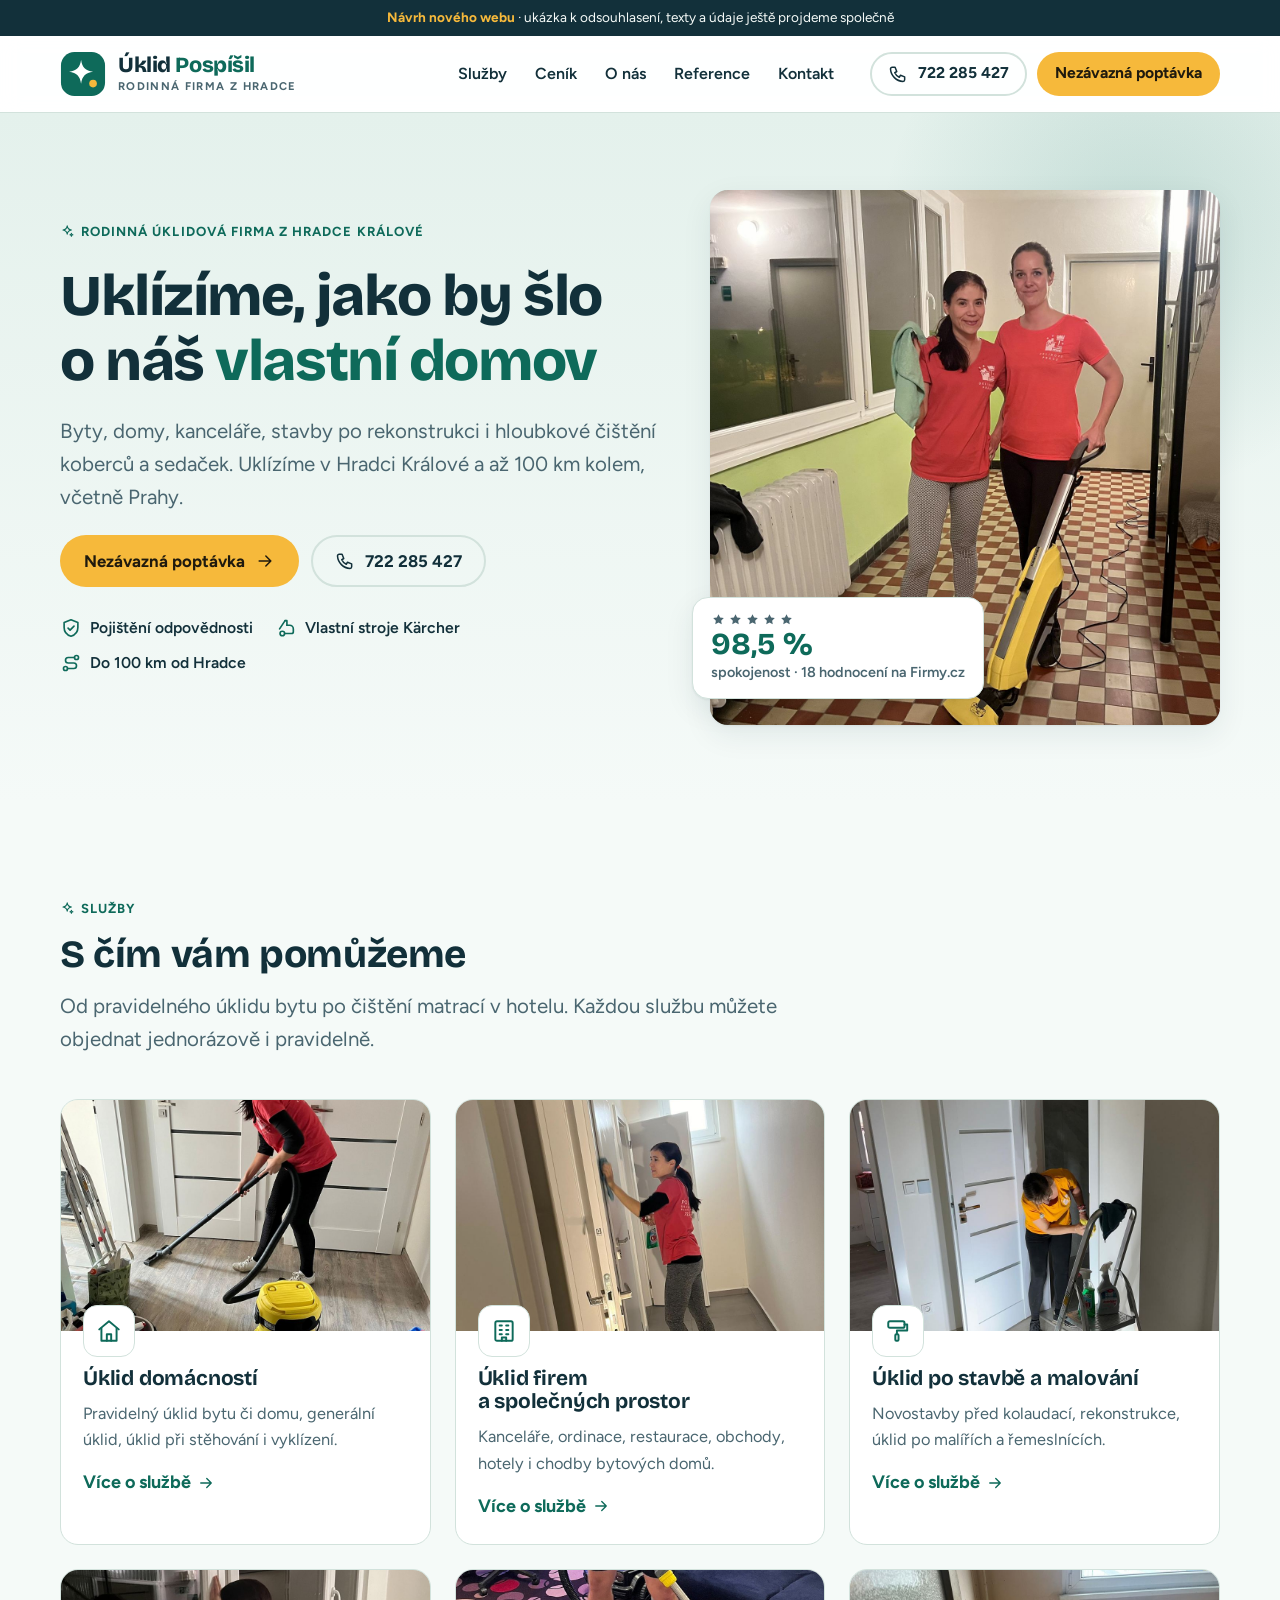
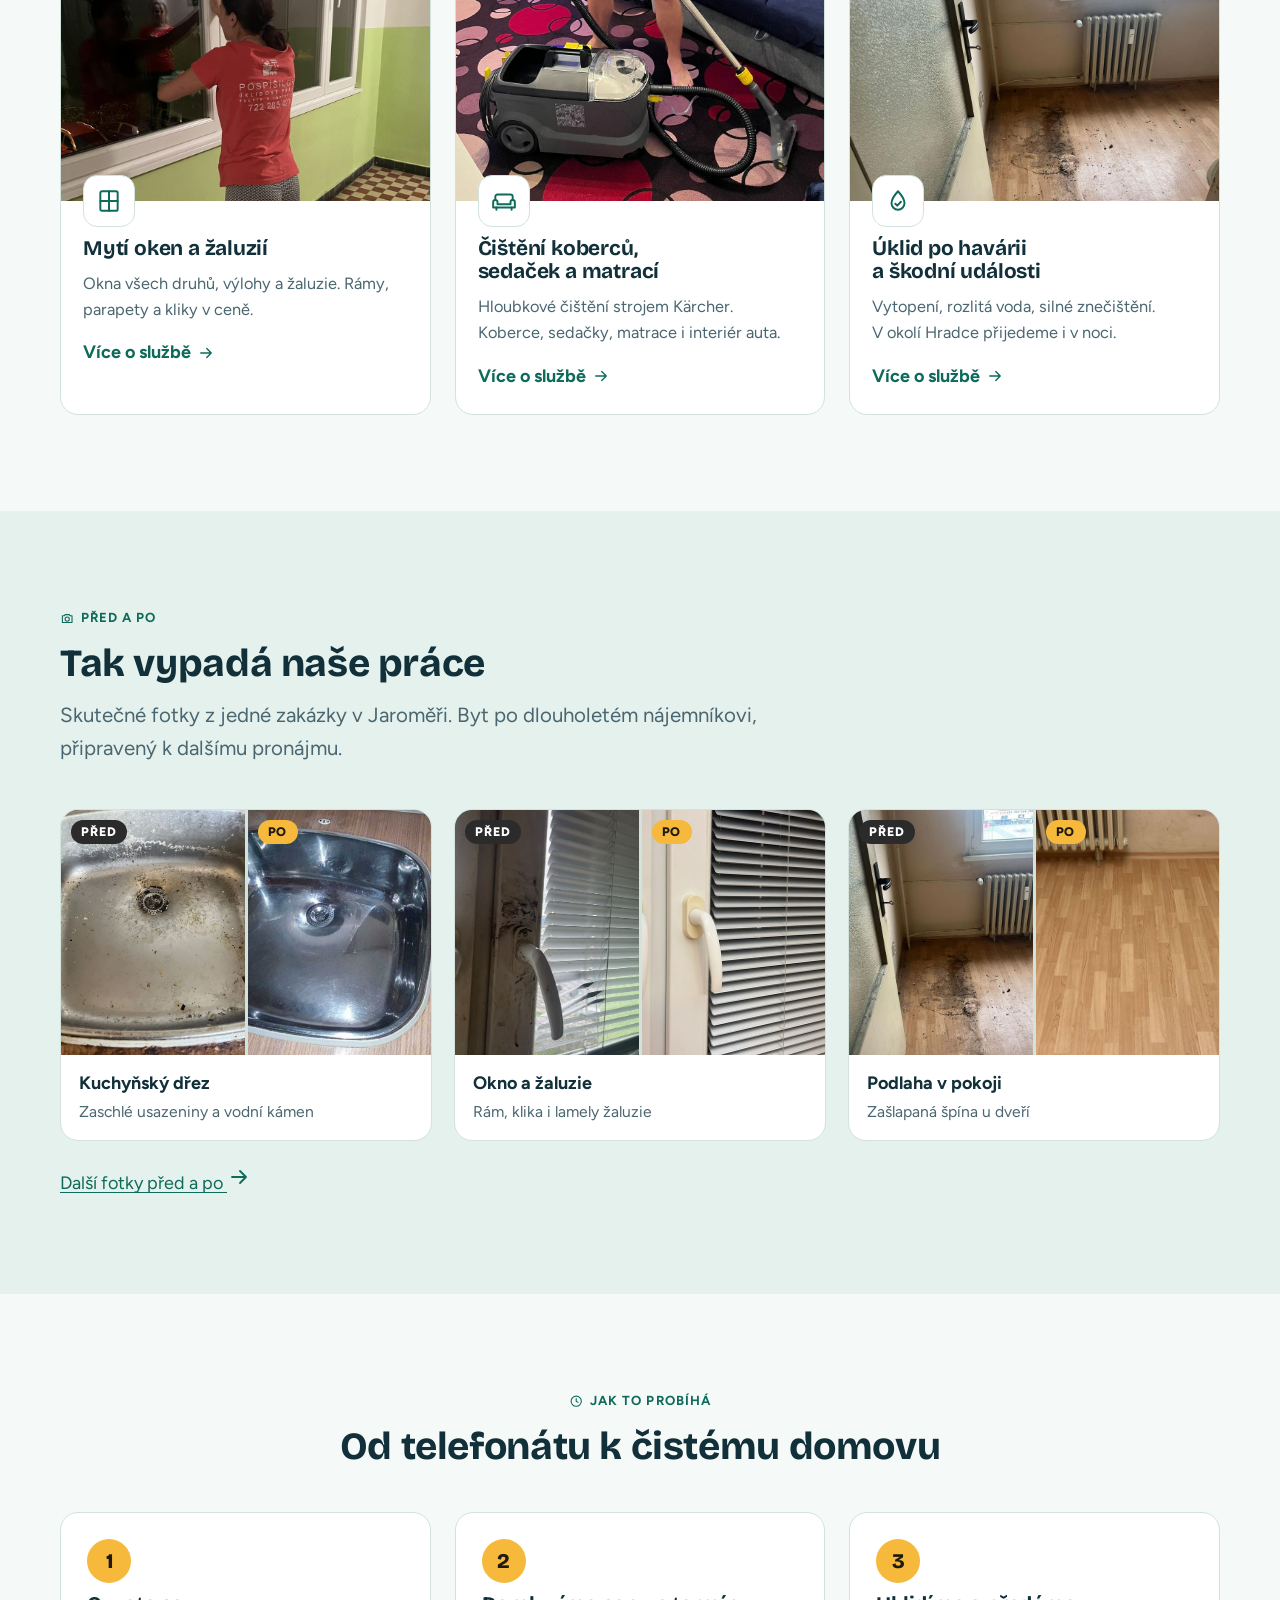
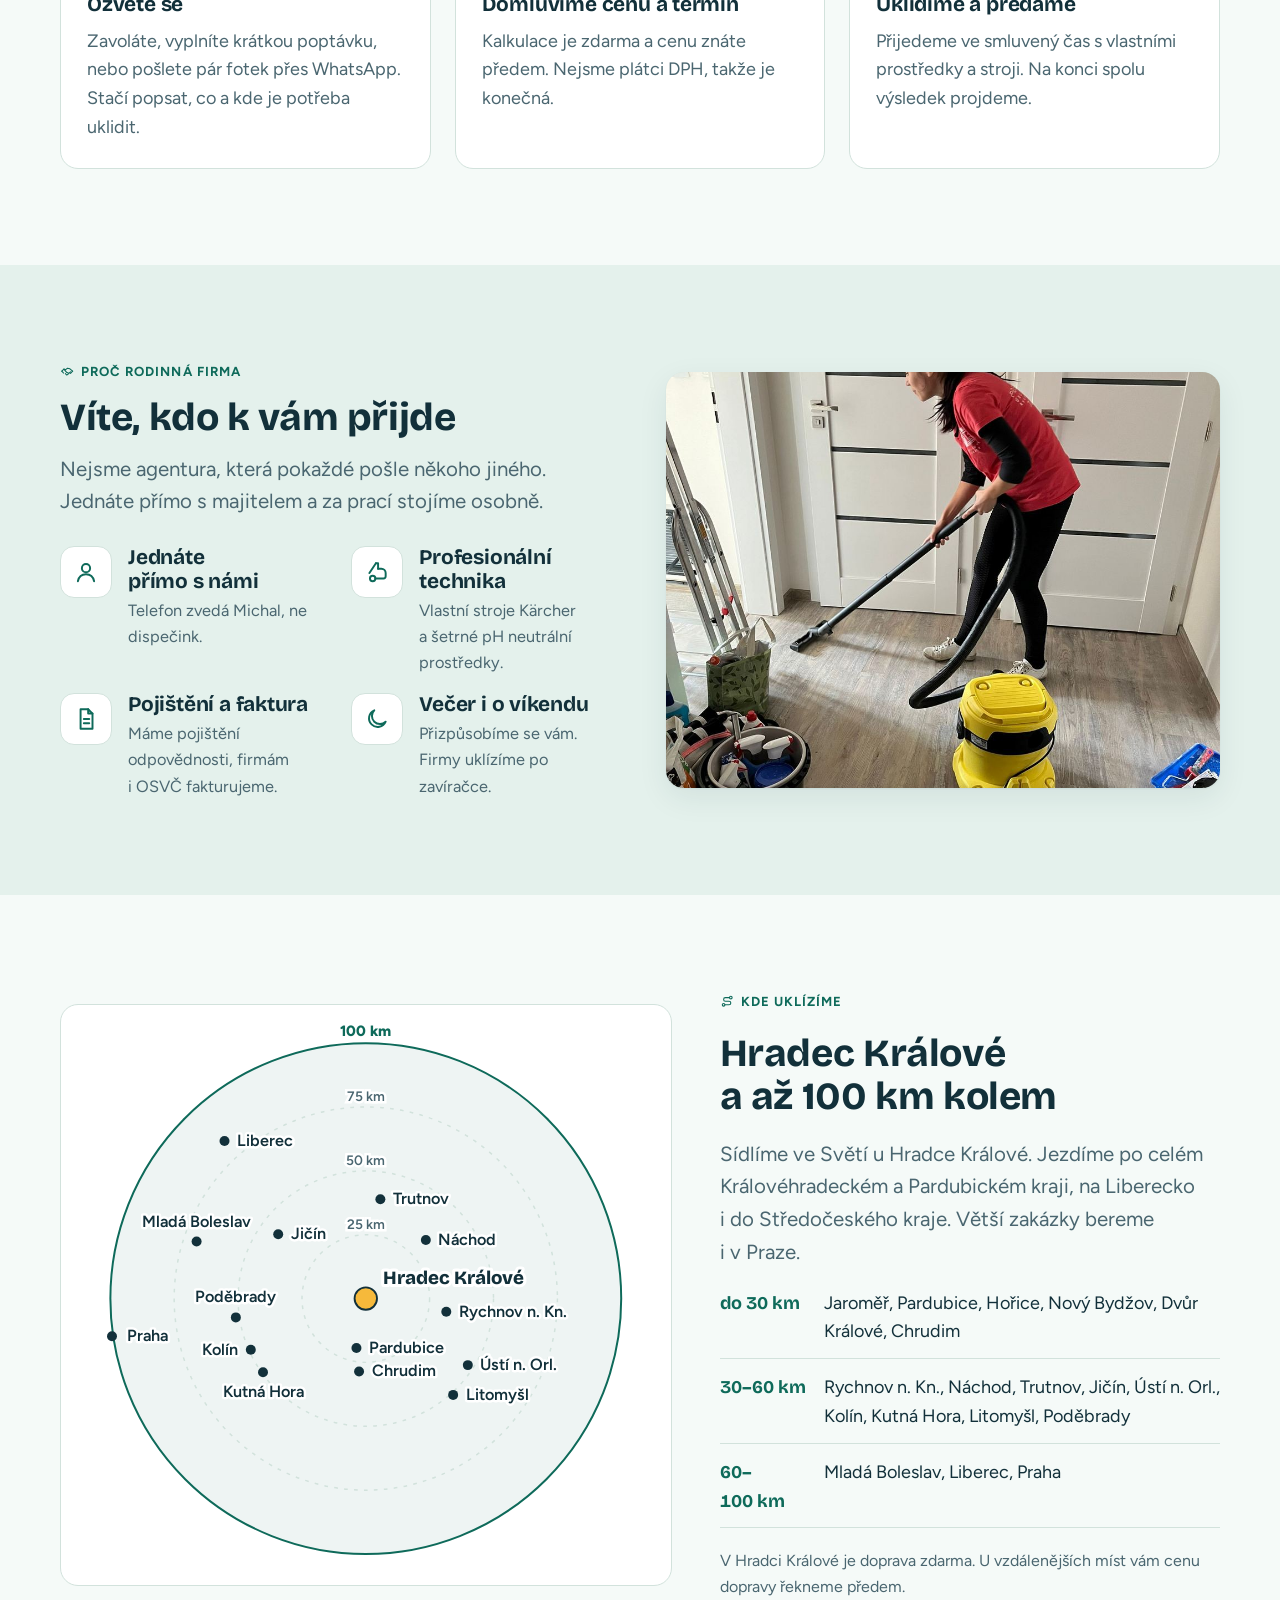
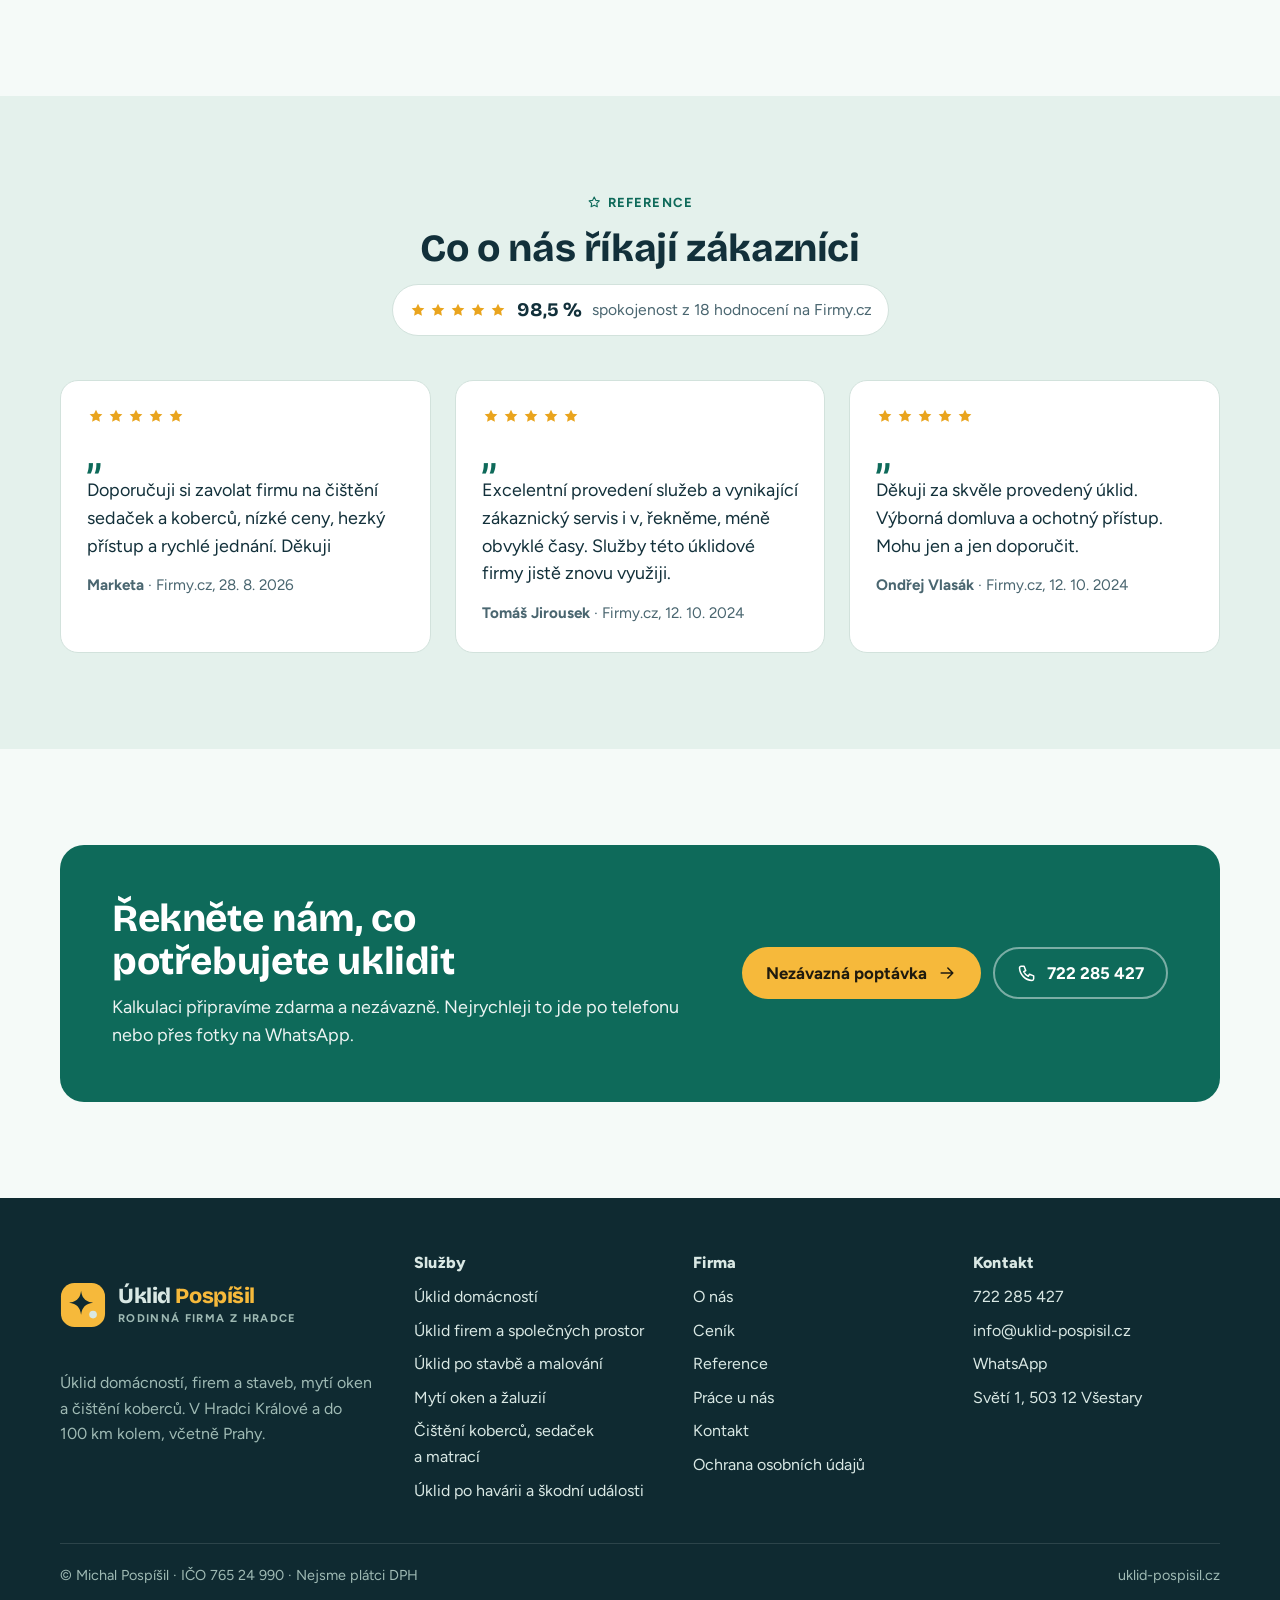
==== site/index.html @ 695d4243 "Add new Úklid Pospíšil website demo Static 14-page Czech website generated by build.py: services wit" ====
<!doctype html>
<html lang="cs">
<head>
<meta charset="utf-8">
<meta name="viewport" content="width=device-width, initial-scale=1, viewport-fit=cover">
<title>Úklid Pospíšil – úklidová firma Hradec Králové a okolí</title>
<meta name="description" content="Rodinná úklidová firma z Hradce Králové. Úklid domácností, firem a staveb, mytí oken, čištění koberců, sedaček a matrací. Do 100 km včetně Prahy.">
<meta property="og:title" content="Úklid Pospíšil – úklidová firma Hradec Králové a okolí">
<meta property="og:description" content="Rodinná úklidová firma z Hradce Králové. Úklid domácností, firem a staveb, mytí oken, čištění koberců, sedaček a matrací. Do 100 km včetně Prahy.">
<meta property="og:image" content="https://uklid-pospisil.cz/img/hero.jpg">
<meta property="og:locale" content="cs_CZ">
<meta name="theme-color" content="#0e6a5a">
<link rel="icon" href="assets/favicon.svg" type="image/svg+xml">
<link rel="stylesheet" href="assets/style.css">
<script type="application/ld+json">{"@context": "https://schema.org", "@type": "LocalBusiness", "name": "Úklid Pospíšil", "legalName": "Michal Pospíšil", "telephone": "+420722285427", "email": "info@uklid-pospisil.cz", "url": "https://uklid-pospisil.cz/", "address": {"@type": "PostalAddress", "streetAddress": "Světí 1", "postalCode": "503 12", "addressLocality": "Všestary", "addressCountry": "CZ"}, "geo": {"@type": "GeoCoordinates", "latitude": 50.2578, "longitude": 15.7757}, "areaServed": "Hradec Králové a okolí do 100 km, včetně Prahy"}</script>
</head>
<body>
<div class="ribbon"><strong>Návrh nového webu</strong> · ukázka k&nbsp;odsouhlasení, texty a&nbsp;údaje ještě projdeme společně</div>
<header class="site-header">
  <div class="wrap header-row">
    <a class="logo" href="index.html" aria-label="Úklid Pospíšil – úvodní stránka"><svg class="logo-mark" viewBox="0 0 48 48" aria-hidden="true"><rect class="lm-bg" x="1" y="1" width="46" height="46" rx="14"/><path class="lm-star" d="M22 9c1.1 8 4.6 11.5 12.5 12.6C26.6 22.7 23.1 26.2 22 34.2 20.9 26.2 17.4 22.7 9.5 21.6 17.4 20.5 20.9 17 22 9z"/><circle class="lm-dot" cx="34.5" cy="34" r="4"/></svg><span class="logo-text"><span class="logo-name">Úklid <span>Pospíšil</span></span><span class="logo-sub">Rodinná firma z&nbsp;Hradce</span></span></a>
    <button class="menu-btn" type="button" aria-expanded="false" aria-controls="hlavni-menu" aria-label="Menu"><svg class="ico" viewBox="0 0 24 24" aria-hidden="true"><path d="M4 7h16M4 12h16M4 17h16"/></svg></button>
    <nav class="nav" id="hlavni-menu" aria-label="Hlavní menu"><a href="sluzby.html">Služby</a><a href="cenik.html">Ceník</a><a href="o-nas.html">O&nbsp;nás</a><a href="reference.html">Reference</a><a href="kontakt.html">Kontakt</a></nav>
    <div class="header-cta">
      <a class="btn btn--ghost btn--small" href="tel:+420722285427"><svg class="ico" viewBox="0 0 24 24" aria-hidden="true"><path d="M5 4h3.5l2 5-2.4 1.5a11 11 0 0 0 5.4 5.4L15 13.5l5 2V19a2 2 0 0 1-2 2A16 16 0 0 1 3 6a2 2 0 0 1 2-2z"/></svg><span class="nobr">722 285 427</span></a>
      <a class="btn btn--sun btn--small" href="kontakt.html"><span class="btn-label-long">Nezávazná poptávka</span><span class="btn-label-short">Poptávka</span></a>
    </div>
  </div>
</header><main id="obsah">
<section class="hero">
  <div class="wrap grid-2">
    <div class="hero-text">
      <span class="eyebrow"><svg class="ico" viewBox="0 0 24 24" aria-hidden="true"><path d="M12 3c.6 4.4 2.6 6.4 7 7-4.4.6-6.4 2.6-7 7-.6-4.4-2.6-6.4-7-7 4.4-.6 6.4-2.6 7-7z"/><path d="M19 15.5c.2 1.6.9 2.3 2.5 2.5-1.6.2-2.3.9-2.5 2.5-.2-1.6-.9-2.3-2.5-2.5 1.6-.2 2.3-.9 2.5-2.5z"/></svg> Rodinná úklidová firma z&nbsp;Hradce Králové</span>
      <h1>Uklízíme, jako by šlo o&nbsp;náš <em>vlastní domov</em></h1>
      <p class="lead">Byty, domy, kanceláře, stavby po rekonstrukci i&nbsp;hloubkové čištění koberců a&nbsp;sedaček. Uklízíme v&nbsp;Hradci Králové a&nbsp;až 100&nbsp;km kolem, včetně Prahy.</p>
      <div class="btn-row">
        <a class="btn btn--sun" href="kontakt.html">Nezávazná poptávka <svg class="ico" viewBox="0 0 24 24" aria-hidden="true"><path d="M5 12h14M13 6l6 6-6 6"/></svg></a>
        <a class="btn btn--ghost" href="tel:+420722285427"><svg class="ico" viewBox="0 0 24 24" aria-hidden="true"><path d="M5 4h3.5l2 5-2.4 1.5a11 11 0 0 0 5.4 5.4L15 13.5l5 2V19a2 2 0 0 1-2 2A16 16 0 0 1 3 6a2 2 0 0 1 2-2z"/></svg><span class="nobr">722 285 427</span></a>
      </div>
      <ul class="trust">
        <li><svg class="ico" viewBox="0 0 24 24" aria-hidden="true"><path d="M12 3l7.5 3v5.5c0 4.6-3.2 8.2-7.5 9.5-4.3-1.3-7.5-4.9-7.5-9.5V6z"/><path d="M8.8 12.2l2.2 2.2 4.3-4.4"/></svg> Pojištění odpovědnosti</li>
        <li><svg class="ico" viewBox="0 0 24 24" aria-hidden="true"><circle cx="8" cy="18" r="2.5"/><path d="M10.5 18H18a2 2 0 0 0 2-2v-3a4 4 0 0 0-4-4h-3"/><path d="M13 9V4h-2"/><path d="M11 4 5 13"/></svg> Vlastní stroje Kärcher</li>
        <li><svg class="ico" viewBox="0 0 24 24" aria-hidden="true"><circle cx="6" cy="18" r="2.2"/><circle cx="18" cy="6" r="2.2"/><path d="M8.2 18H15a3 3 0 0 0 0-6H9a3 3 0 0 1 0-6h6.8"/></svg> Do 100&nbsp;km od Hradce</li>
      </ul>
    </div>
    <div class="hero-media">
      <figure class="photo " style="margin:0"><img src="img/hero.jpg" alt="Dvě kolegyně z týmu Úklid Pospíšil ve firemních tričkách s čisticím strojem Kärcher" loading="eager" decoding="async" style="object-position:50% 40%"></figure>
      <a class="badge-float" href="https://www.firmy.cz/detail/13697543-uklidove-sluzby-michal-pospisil-sveti.html" target="_blank" rel="noopener"><span class="stars" aria-label="5 z 5 hvězd"><svg viewBox="0 0 24 24" aria-hidden="true"><path d="M12 3.5l2.6 5.4 5.9.8-4.3 4.1 1 5.8L12 16.9l-5.2 2.7 1-5.8L3.5 9.7l5.9-.8z"/></svg><svg viewBox="0 0 24 24" aria-hidden="true"><path d="M12 3.5l2.6 5.4 5.9.8-4.3 4.1 1 5.8L12 16.9l-5.2 2.7 1-5.8L3.5 9.7l5.9-.8z"/></svg><svg viewBox="0 0 24 24" aria-hidden="true"><path d="M12 3.5l2.6 5.4 5.9.8-4.3 4.1 1 5.8L12 16.9l-5.2 2.7 1-5.8L3.5 9.7l5.9-.8z"/></svg><svg viewBox="0 0 24 24" aria-hidden="true"><path d="M12 3.5l2.6 5.4 5.9.8-4.3 4.1 1 5.8L12 16.9l-5.2 2.7 1-5.8L3.5 9.7l5.9-.8z"/></svg><svg viewBox="0 0 24 24" aria-hidden="true"><path d="M12 3.5l2.6 5.4 5.9.8-4.3 4.1 1 5.8L12 16.9l-5.2 2.7 1-5.8L3.5 9.7l5.9-.8z"/></svg></span><b>98,5&nbsp;%</b><span>spokojenost · 18 hodnocení na Firmy.cz</span></a>
    </div>
  </div>
</section>

<section class="section">
  <div class="wrap">
    <div class="section-head">
      <span class="eyebrow"><svg class="ico" viewBox="0 0 24 24" aria-hidden="true"><path d="M12 3c.6 4.4 2.6 6.4 7 7-4.4.6-6.4 2.6-7 7-.6-4.4-2.6-6.4-7-7 4.4-.6 6.4-2.6 7-7z"/><path d="M19 15.5c.2 1.6.9 2.3 2.5 2.5-1.6.2-2.3.9-2.5 2.5-.2-1.6-.9-2.3-2.5-2.5 1.6-.2 2.3-.9 2.5-2.5z"/></svg> Služby</span>
      <h2>S&nbsp;čím vám pomůžeme</h2>
      <p class="lead">Od pravidelného úklidu bytu po čištění matrací v&nbsp;hotelu. Každou službu můžete objednat jednorázově i&nbsp;pravidelně.</p>
    </div>
    <div class="grid-3"><a class="card service-card" href="uklid-domacnosti.html">
  <figure class="photo " style="margin:0"><img src="img/domacnosti.jpg" alt="Kolegyně vysává podlahu v bytě" loading="lazy" decoding="async" style="object-position:50% 45%"></figure>
  <div class="body">
    <span class="icon-chip"><svg class="ico" viewBox="0 0 24 24" aria-hidden="true"><path d="M3 10.5 12 3l9 7.5"/><path d="M5 9.5V21h14V9.5"/><path d="M10 21v-6h4v6"/></svg></span>
    <h3>Úklid domácností</h3>
    <p>Pravidelný úklid bytu či domu, generální úklid, úklid při stěhování i&nbsp;vyklízení.</p>
    <span class="more">Více o&nbsp;službě <svg class="ico" viewBox="0 0 24 24" aria-hidden="true"><path d="M5 12h14M13 6l6 6-6 6"/></svg></span>
  </div>
</a><a class="card service-card" href="uklid-firem.html">
  <figure class="photo " style="margin:0"><img src="img/firmy.jpg" alt="Kolegyně omývá dveře na chodbě" loading="lazy" decoding="async" style="object-position:50% 40%"></figure>
  <div class="body">
    <span class="icon-chip"><svg class="ico" viewBox="0 0 24 24" aria-hidden="true"><rect x="4" y="3" width="16" height="18" rx="1.5"/><path d="M8 7h2M14 7h2M8 11h2M14 11h2M8 15h2M14 15h2"/><path d="M10 21v-3h4v3"/></svg></span>
    <h3>Úklid firem a&nbsp;společných prostor</h3>
    <p>Kanceláře, ordinace, restaurace, obchody, hotely i&nbsp;chodby bytových domů.</p>
    <span class="more">Více o&nbsp;službě <svg class="ico" viewBox="0 0 24 24" aria-hidden="true"><path d="M5 12h14M13 6l6 6-6 6"/></svg></span>
  </div>
</a><a class="card service-card" href="uklid-po-stavbe.html">
  <figure class="photo " style="margin:0"><img src="img/stavba.jpg" alt="Úklid nového bytu po řemeslnících, práce ze štaflí" loading="lazy" decoding="async" style="object-position:50% 40%"></figure>
  <div class="body">
    <span class="icon-chip"><svg class="ico" viewBox="0 0 24 24" aria-hidden="true"><rect x="3" y="3" width="15" height="6" rx="1.5"/><path d="M18 6h2.5v5.5H11V15"/><rect x="9.5" y="15" width="3" height="6" rx="1"/></svg></span>
    <h3>Úklid po stavbě a&nbsp;malování</h3>
    <p>Novostavby před kolaudací, rekonstrukce, úklid po malířích a&nbsp;řemeslnících.</p>
    <span class="more">Více o&nbsp;službě <svg class="ico" viewBox="0 0 24 24" aria-hidden="true"><path d="M5 12h14M13 6l6 6-6 6"/></svg></span>
  </div>
</a><a class="card service-card" href="myti-oken.html">
  <figure class="photo " style="margin:0"><img src="img/okna.jpg" alt="Kolegyně myje okno na chodbě domu" loading="lazy" decoding="async" style="object-position:50% 30%"></figure>
  <div class="body">
    <span class="icon-chip"><svg class="ico" viewBox="0 0 24 24" aria-hidden="true"><rect x="4" y="3" width="16" height="18" rx="1.5"/><path d="M12 3v18M4 12h16"/></svg></span>
    <h3>Mytí oken a&nbsp;žaluzií</h3>
    <p>Okna všech druhů, výlohy a&nbsp;žaluzie. Rámy, parapety a&nbsp;kliky v&nbsp;ceně.</p>
    <span class="more">Více o&nbsp;službě <svg class="ico" viewBox="0 0 24 24" aria-hidden="true"><path d="M5 12h14M13 6l6 6-6 6"/></svg></span>
  </div>
</a><a class="card service-card" href="cisteni-kobercu-a-calouneni.html">
  <figure class="photo " style="margin:0"><img src="img/koberce.jpg" alt="Hloubkové čištění koberce strojem Kärcher Puzzi" loading="lazy" decoding="async" style="object-position:50% 50%"></figure>
  <div class="body">
    <span class="icon-chip"><svg class="ico" viewBox="0 0 24 24" aria-hidden="true"><path d="M4 11V8a2 2 0 0 1 2-2h12a2 2 0 0 1 2 2v3"/><path d="M2 13a2 2 0 0 1 4 0v2h12v-2a2 2 0 0 1 4 0v5H2z"/><path d="M5 18v2M19 18v2"/></svg></span>
    <h3>Čištění koberců, sedaček a&nbsp;matrací</h3>
    <p>Hloubkové čištění strojem Kärcher. Koberce, sedačky, matrace i&nbsp;interiér auta.</p>
    <span class="more">Více o&nbsp;službě <svg class="ico" viewBox="0 0 24 24" aria-hidden="true"><path d="M5 12h14M13 6l6 6-6 6"/></svg></span>
  </div>
</a><a class="card service-card" href="uklid-po-pojistne-udalosti.html">
  <figure class="photo " style="margin:0"><img src="img/pojistna.jpg" alt="Silně znečištěná podlaha před úklidem" loading="lazy" decoding="async" style="object-position:50% 60%"></figure>
  <div class="body">
    <span class="icon-chip"><svg class="ico" viewBox="0 0 24 24" aria-hidden="true"><path d="M12 3s6 6.5 6 11a6 6 0 0 1-12 0c0-4.5 6-11 6-11z"/><path d="M9.5 14.5l1.8 1.8 3.4-3.6"/></svg></span>
    <h3>Úklid po havárii a&nbsp;škodní události</h3>
    <p>Vytopení, rozlitá voda, silné znečištění. V&nbsp;okolí Hradce přijedeme i&nbsp;v&nbsp;noci.</p>
    <span class="more">Více o&nbsp;službě <svg class="ico" viewBox="0 0 24 24" aria-hidden="true"><path d="M5 12h14M13 6l6 6-6 6"/></svg></span>
  </div>
</a></div>
  </div>
</section>

<section class="section section--tint">
  <div class="wrap">
    <div class="section-head">
      <span class="eyebrow"><svg class="ico" viewBox="0 0 24 24" aria-hidden="true"><path d="M4 8h3l1.5-2h7L17 8h3v11H4z"/><circle cx="12" cy="13.5" r="3.5"/></svg> Před a&nbsp;po</span>
      <h2>Tak vypadá naše práce</h2>
      <p class="lead">Skutečné fotky z&nbsp;jedné zakázky v&nbsp;Jaroměři. Byt po dlouholetém nájemníkovi, připravený k&nbsp;dalšímu pronájmu.</p>
    </div>
    <div class="ba-grid"><figure class="ba">
  <div class="ba-pics">
    <div class="ba-pic"><img src="img/pred-drez.jpg" alt="Kuchyňský dřez před úklidem" loading="lazy" decoding="async"><span class="ba-label ba-label--before">Před</span></div>
    <div class="ba-pic"><img src="img/po-drez.jpg" alt="Kuchyňský dřez po úklidu" loading="lazy" decoding="async"><span class="ba-label ba-label--after">Po</span></div>
  </div>
  <figcaption><b>Kuchyňský dřez</b><span>Zaschlé usazeniny a&nbsp;vodní kámen</span></figcaption>
</figure><figure class="ba">
  <div class="ba-pics">
    <div class="ba-pic"><img src="img/pred-okno.jpg" alt="Okno a žaluzie před úklidem" loading="lazy" decoding="async"><span class="ba-label ba-label--before">Před</span></div>
    <div class="ba-pic"><img src="img/po-okno.jpg" alt="Okno a žaluzie po úklidu" loading="lazy" decoding="async"><span class="ba-label ba-label--after">Po</span></div>
  </div>
  <figcaption><b>Okno a&nbsp;žaluzie</b><span>Rám, klika i&nbsp;lamely žaluzie</span></figcaption>
</figure><figure class="ba">
  <div class="ba-pics">
    <div class="ba-pic"><img src="img/pred-podlaha.jpg" alt="Podlaha v pokoji před úklidem" loading="lazy" decoding="async"><span class="ba-label ba-label--before">Před</span></div>
    <div class="ba-pic"><img src="img/po-podlaha.jpg" alt="Podlaha v pokoji po úklidu" loading="lazy" decoding="async"><span class="ba-label ba-label--after">Po</span></div>
  </div>
  <figcaption><b>Podlaha v&nbsp;pokoji</b><span>Zašlapaná špína u&nbsp;dveří</span></figcaption>
</figure></div>
    <p style="margin-top:24px"><a href="reference.html#pred-a-po">Další fotky před a&nbsp;po <svg class="ico" viewBox="0 0 24 24" aria-hidden="true"><path d="M5 12h14M13 6l6 6-6 6"/></svg></a></p>
  </div>
</section>

<section class="section">
  <div class="wrap">
    <div class="section-head section-head--center">
      <span class="eyebrow"><svg class="ico" viewBox="0 0 24 24" aria-hidden="true"><circle cx="12" cy="12" r="8.5"/><path d="M12 7.5V12l3 2"/></svg> Jak to probíhá</span>
      <h2>Od telefonátu k&nbsp;čistému domovu</h2>
    </div>
    <ol class="steps">
      <li><h3>Ozvete se</h3><p>Zavoláte, vyplníte krátkou poptávku, nebo pošlete pár fotek přes WhatsApp. Stačí popsat, co a&nbsp;kde je potřeba uklidit.</p></li>
      <li><h3>Domluvíme cenu a&nbsp;termín</h3><p>Kalkulace je zdarma a&nbsp;cenu znáte předem. Nejsme plátci DPH, takže je konečná.</p></li>
      <li><h3>Uklidíme a&nbsp;předáme</h3><p>Přijedeme ve smluvený čas s&nbsp;vlastními prostředky a&nbsp;stroji. Na konci spolu výsledek projdeme.</p></li>
    </ol>
  </div>
</section>

<section class="section section--tint">
  <div class="wrap grid-2">
    <div class="stack" style="gap:28px">
      <div class="section-head" style="margin:0">
        <span class="eyebrow"><svg class="ico" viewBox="0 0 24 24" aria-hidden="true"><path d="M3 12l3.5-3.5 3 1 3-2.5 4 1L21 12"/><path d="M6.5 8.5 11 14a1.6 1.6 0 0 0 2.3.1"/><path d="M9 16l1.5 1.5a1.5 1.5 0 0 0 2.1 0L17.5 13"/><path d="M3 12l3 3M21 12l-3.5 3.5"/></svg> Proč rodinná firma</span>
        <h2>Víte, kdo k&nbsp;vám přijde</h2>
        <p class="lead">Nejsme agentura, která pokaždé pošle někoho jiného. Jednáte přímo s&nbsp;majitelem a&nbsp;za prací stojíme osobně.</p>
      </div>
      <div class="reasons">
        <div class="reason"><span class="icon-chip"><svg class="ico" viewBox="0 0 24 24" aria-hidden="true"><circle cx="12" cy="8.5" r="3.8"/><path d="M4.5 20.5c.8-4 3.8-6.5 7.5-6.5s6.7 2.5 7.5 6.5"/></svg></span><div><h3>Jednáte přímo s&nbsp;námi</h3><p>Telefon zvedá Michal, ne dispečink.</p></div></div>
        <div class="reason"><span class="icon-chip"><svg class="ico" viewBox="0 0 24 24" aria-hidden="true"><circle cx="8" cy="18" r="2.5"/><path d="M10.5 18H18a2 2 0 0 0 2-2v-3a4 4 0 0 0-4-4h-3"/><path d="M13 9V4h-2"/><path d="M11 4 5 13"/></svg></span><div><h3>Profesionální technika</h3><p>Vlastní stroje Kärcher a&nbsp;šetrné pH neutrální prostředky.</p></div></div>
        <div class="reason"><span class="icon-chip"><svg class="ico" viewBox="0 0 24 24" aria-hidden="true"><path d="M7 3h7l4 4v14H7z"/><path d="M14 3v4h4M10 12h5M10 16h5"/></svg></span><div><h3>Pojištění a&nbsp;faktura</h3><p>Máme pojištění odpovědnosti, firmám i&nbsp;OSVČ fakturujeme.</p></div></div>
        <div class="reason"><span class="icon-chip"><svg class="ico" viewBox="0 0 24 24" aria-hidden="true"><path d="M20 14.5A8 8 0 1 1 9.5 4a6.5 6.5 0 0 0 10.5 10.5z"/></svg></span><div><h3>Večer i&nbsp;o&nbsp;víkendu</h3><p>Přizpůsobíme se vám. Firmy uklízíme po zavíračce.</p></div></div>
      </div>
    </div>
    <figure class="photo " style="margin:0"><img src="img/domacnosti.jpg" alt="Kolegyně vysává podlahu v bytě" loading="lazy" decoding="async" style="object-position:50% 45%"></figure>
  </div>
</section>

<section class="section">
  <div class="wrap"><div class="area">
  <div class="map-card"><svg viewBox="-235 -226 470 446" role="img" aria-label="Mapa působnosti: okruh 100 km kolem Hradce Králové, včetně Prahy"><circle class="map-fill" cx="0" cy="0" r="205.0"/><circle class="map-ring" cx="0" cy="0" r="51.2"/><text class="map-km" x="0" y="-56.2" text-anchor="middle">25&nbsp;km</text><circle class="map-ring" cx="0" cy="0" r="102.5"/><text class="map-km" x="0" y="-107.5" text-anchor="middle">50&nbsp;km</text><circle class="map-ring" cx="0" cy="0" r="153.8"/><text class="map-km" x="0" y="-158.8" text-anchor="middle">75&nbsp;km</text><circle class="map-ring map-ring--outer" cx="0" cy="0" r="205.0"/><text class="map-km map-km--outer" x="0" y="-211.0" text-anchor="middle">100&nbsp;km</text><circle class="map-dot" cx="-7.5" cy="39.6" r="4"/><text class="map-label" x="2.5" y="43.6" text-anchor="start">Pardubice</text><circle class="map-dot" cx="-70.3" cy="-51.7" r="4"/><text class="map-label" x="-60.3" y="-47.7" text-anchor="start">Jičín</text><circle class="map-dot" cx="48.2" cy="-47.0" r="4"/><text class="map-label" x="58.2" y="-43.0" text-anchor="start">Náchod</text><circle class="map-dot" cx="11.7" cy="-79.7" r="4"/><text class="map-label" x="21.7" y="-75.7" text-anchor="start">Trutnov</text><circle class="map-dot" cx="64.6" cy="10.5" r="4"/><text class="map-label" x="74.6" y="14.5" text-anchor="start">Rychnov n. Kn.</text><circle class="map-dot" cx="-5.4" cy="58.5" r="4"/><text class="map-label" x="4.6" y="62.5" text-anchor="start">Chrudim</text><circle class="map-dot" cx="-92.3" cy="41.0" r="4"/><text class="map-label" x="-102.3" y="45.0" text-anchor="end">Kolín</text><circle class="map-dot" cx="-82.5" cy="59.2" r="4"/><text class="map-label" x="-82.5" y="79.2" text-anchor="middle">Kutná Hora</text><circle class="map-dot" cx="-104.3" cy="15.1" r="4"/><text class="map-label" x="-104.3" y="3.1" text-anchor="middle">Poděbrady</text><circle class="map-dot" cx="-135.8" cy="-45.8" r="4"/><text class="map-label" x="-135.8" y="-57.8" text-anchor="middle">Mladá Boleslav</text><circle class="map-dot" cx="-113.4" cy="-126.5" r="4"/><text class="map-label" x="-103.4" y="-122.5" text-anchor="start">Liberec</text><circle class="map-dot" cx="-203.7" cy="30.3" r="4"/><text class="map-label" x="-191.7" y="34.3" text-anchor="start">Praha</text><circle class="map-dot" cx="81.9" cy="53.4" r="4"/><text class="map-label" x="91.9" y="57.4" text-anchor="start">Ústí n. Orl.</text><circle class="map-dot" cx="70.1" cy="77.3" r="4"/><text class="map-label" x="80.1" y="81.3" text-anchor="start">Litomyšl</text><circle class="map-home" cx="0" cy="0" r="9"/><text class="map-home-label" x="14" y="-12">Hradec Králové</text></svg></div>
  <div class="stack" style="gap:20px">
    <span class="eyebrow"><svg class="ico" viewBox="0 0 24 24" aria-hidden="true"><circle cx="6" cy="18" r="2.2"/><circle cx="18" cy="6" r="2.2"/><path d="M8.2 18H15a3 3 0 0 0 0-6H9a3 3 0 0 1 0-6h6.8"/></svg> Kde uklízíme</span>
    <h2>Hradec Králové a&nbsp;až 100&nbsp;km kolem</h2>
    <p class="lead">Sídlíme ve Světí u&nbsp;Hradce Králové. Jezdíme po celém Královéhradeckém a&nbsp;Pardubickém kraji, na Liberecko i&nbsp;do Středočeského kraje. Větší zakázky bereme i&nbsp;v&nbsp;Praze.</p>
    <div class="town-list"><div class="town-row"><b>do 30&nbsp;km</b><span>Jaroměř, Pardubice, Hořice, Nový Bydžov, Dvůr Králové, Chrudim</span></div><div class="town-row"><b>30–60&nbsp;km</b><span>Rychnov n. Kn., Náchod, Trutnov, Jičín, Ústí n. Orl., Kolín, Kutná Hora, Litomyšl, Poděbrady</span></div><div class="town-row"><b>60–100&nbsp;km</b><span>Mladá Boleslav, Liberec, Praha</span></div></div>
    <p class="muted" style="font-size:1rem">V&nbsp;Hradci Králové je doprava zdarma. U&nbsp;vzdálenějších míst vám cenu dopravy řekneme předem.</p>
  </div>
</div></div>
</section>

<section class="section section--tint">
  <div class="wrap">
    <div class="section-head section-head--center">
      <span class="eyebrow"><svg class="ico" viewBox="0 0 24 24" aria-hidden="true"><path d="M12 3.5l2.6 5.4 5.9.8-4.3 4.1 1 5.8L12 16.9l-5.2 2.7 1-5.8L3.5 9.7l5.9-.8z"/></svg> Reference</span>
      <h2>Co o&nbsp;nás říkají zákazníci</h2>
      <a class="rating-pill" href="https://www.firmy.cz/detail/13697543-uklidove-sluzby-michal-pospisil-sveti.html" target="_blank" rel="noopener">
  <span class="stars" aria-label="5 z 5 hvězd"><svg viewBox="0 0 24 24" aria-hidden="true"><path d="M12 3.5l2.6 5.4 5.9.8-4.3 4.1 1 5.8L12 16.9l-5.2 2.7 1-5.8L3.5 9.7l5.9-.8z"/></svg><svg viewBox="0 0 24 24" aria-hidden="true"><path d="M12 3.5l2.6 5.4 5.9.8-4.3 4.1 1 5.8L12 16.9l-5.2 2.7 1-5.8L3.5 9.7l5.9-.8z"/></svg><svg viewBox="0 0 24 24" aria-hidden="true"><path d="M12 3.5l2.6 5.4 5.9.8-4.3 4.1 1 5.8L12 16.9l-5.2 2.7 1-5.8L3.5 9.7l5.9-.8z"/></svg><svg viewBox="0 0 24 24" aria-hidden="true"><path d="M12 3.5l2.6 5.4 5.9.8-4.3 4.1 1 5.8L12 16.9l-5.2 2.7 1-5.8L3.5 9.7l5.9-.8z"/></svg><svg viewBox="0 0 24 24" aria-hidden="true"><path d="M12 3.5l2.6 5.4 5.9.8-4.3 4.1 1 5.8L12 16.9l-5.2 2.7 1-5.8L3.5 9.7l5.9-.8z"/></svg></span><b>98,5&nbsp;%</b><span>spokojenost z&nbsp;18 hodnocení na Firmy.cz</span></a>
    </div>
    <div class="grid-3"><figure class="quote"><span class="stars" aria-label="5 z 5 hvězd"><svg viewBox="0 0 24 24" aria-hidden="true"><path d="M12 3.5l2.6 5.4 5.9.8-4.3 4.1 1 5.8L12 16.9l-5.2 2.7 1-5.8L3.5 9.7l5.9-.8z"/></svg><svg viewBox="0 0 24 24" aria-hidden="true"><path d="M12 3.5l2.6 5.4 5.9.8-4.3 4.1 1 5.8L12 16.9l-5.2 2.7 1-5.8L3.5 9.7l5.9-.8z"/></svg><svg viewBox="0 0 24 24" aria-hidden="true"><path d="M12 3.5l2.6 5.4 5.9.8-4.3 4.1 1 5.8L12 16.9l-5.2 2.7 1-5.8L3.5 9.7l5.9-.8z"/></svg><svg viewBox="0 0 24 24" aria-hidden="true"><path d="M12 3.5l2.6 5.4 5.9.8-4.3 4.1 1 5.8L12 16.9l-5.2 2.7 1-5.8L3.5 9.7l5.9-.8z"/></svg><svg viewBox="0 0 24 24" aria-hidden="true"><path d="M12 3.5l2.6 5.4 5.9.8-4.3 4.1 1 5.8L12 16.9l-5.2 2.7 1-5.8L3.5 9.7l5.9-.8z"/></svg></span><blockquote>Doporučuji si zavolat firmu na čištění sedaček a&nbsp;koberců, nízké ceny, hezký přístup a&nbsp;rychlé jednání. Děkuji</blockquote><figcaption><b>Marketa</b> · Firmy.cz, 28. 8. 2026</figcaption></figure><figure class="quote"><span class="stars" aria-label="5 z 5 hvězd"><svg viewBox="0 0 24 24" aria-hidden="true"><path d="M12 3.5l2.6 5.4 5.9.8-4.3 4.1 1 5.8L12 16.9l-5.2 2.7 1-5.8L3.5 9.7l5.9-.8z"/></svg><svg viewBox="0 0 24 24" aria-hidden="true"><path d="M12 3.5l2.6 5.4 5.9.8-4.3 4.1 1 5.8L12 16.9l-5.2 2.7 1-5.8L3.5 9.7l5.9-.8z"/></svg><svg viewBox="0 0 24 24" aria-hidden="true"><path d="M12 3.5l2.6 5.4 5.9.8-4.3 4.1 1 5.8L12 16.9l-5.2 2.7 1-5.8L3.5 9.7l5.9-.8z"/></svg><svg viewBox="0 0 24 24" aria-hidden="true"><path d="M12 3.5l2.6 5.4 5.9.8-4.3 4.1 1 5.8L12 16.9l-5.2 2.7 1-5.8L3.5 9.7l5.9-.8z"/></svg><svg viewBox="0 0 24 24" aria-hidden="true"><path d="M12 3.5l2.6 5.4 5.9.8-4.3 4.1 1 5.8L12 16.9l-5.2 2.7 1-5.8L3.5 9.7l5.9-.8z"/></svg></span><blockquote>Excelentní provedení služeb a&nbsp;vynikající zákaznický servis i&nbsp;v, řekněme, méně obvyklé časy. Služby této úklidové firmy jistě znovu využiji.</blockquote><figcaption><b>Tomáš Jirousek</b> · Firmy.cz, 12. 10. 2024</figcaption></figure><figure class="quote"><span class="stars" aria-label="5 z 5 hvězd"><svg viewBox="0 0 24 24" aria-hidden="true"><path d="M12 3.5l2.6 5.4 5.9.8-4.3 4.1 1 5.8L12 16.9l-5.2 2.7 1-5.8L3.5 9.7l5.9-.8z"/></svg><svg viewBox="0 0 24 24" aria-hidden="true"><path d="M12 3.5l2.6 5.4 5.9.8-4.3 4.1 1 5.8L12 16.9l-5.2 2.7 1-5.8L3.5 9.7l5.9-.8z"/></svg><svg viewBox="0 0 24 24" aria-hidden="true"><path d="M12 3.5l2.6 5.4 5.9.8-4.3 4.1 1 5.8L12 16.9l-5.2 2.7 1-5.8L3.5 9.7l5.9-.8z"/></svg><svg viewBox="0 0 24 24" aria-hidden="true"><path d="M12 3.5l2.6 5.4 5.9.8-4.3 4.1 1 5.8L12 16.9l-5.2 2.7 1-5.8L3.5 9.7l5.9-.8z"/></svg><svg viewBox="0 0 24 24" aria-hidden="true"><path d="M12 3.5l2.6 5.4 5.9.8-4.3 4.1 1 5.8L12 16.9l-5.2 2.7 1-5.8L3.5 9.7l5.9-.8z"/></svg></span><blockquote>Děkuji za skvěle provedený úklid. Výborná domluva a&nbsp;ochotný přístup. Mohu jen a&nbsp;jen doporučit.</blockquote><figcaption><b>Ondřej Vlasák</b> · Firmy.cz, 12. 10. 2024</figcaption></figure></div>
  </div>
</section>
<section class="section"><div class="wrap">
  <div class="cta-band">
    <div><h2>Řekněte nám, co potřebujete uklidit</h2><p>Kalkulaci připravíme zdarma a&nbsp;nezávazně. Nejrychleji to jde po telefonu nebo přes fotky na WhatsApp.</p></div>
    <div class="btn-row">
      <a class="btn btn--sun" href="kontakt.html">Nezávazná poptávka <svg class="ico" viewBox="0 0 24 24" aria-hidden="true"><path d="M5 12h14M13 6l6 6-6 6"/></svg></a>
      <a class="btn btn--ghost" href="tel:+420722285427"><svg class="ico" viewBox="0 0 24 24" aria-hidden="true"><path d="M5 4h3.5l2 5-2.4 1.5a11 11 0 0 0 5.4 5.4L15 13.5l5 2V19a2 2 0 0 1-2 2A16 16 0 0 1 3 6a2 2 0 0 1 2-2z"/></svg><span class="nobr">722 285 427</span></a>
    </div>
  </div>
</div></section>
</main>
<footer class="site-footer">
  <div class="wrap">
    <div class="foot-grid">
      <div class="stack" style="gap:14px">
        <a class="logo" href="index.html"><svg class="logo-mark" viewBox="0 0 48 48" aria-hidden="true"><rect class="lm-bg" x="1" y="1" width="46" height="46" rx="14"/><path class="lm-star" d="M22 9c1.1 8 4.6 11.5 12.5 12.6C26.6 22.7 23.1 26.2 22 34.2 20.9 26.2 17.4 22.7 9.5 21.6 17.4 20.5 20.9 17 22 9z"/><circle class="lm-dot" cx="34.5" cy="34" r="4"/></svg><span class="logo-text"><span class="logo-name">Úklid <span>Pospíšil</span></span><span class="logo-sub">Rodinná firma z&nbsp;Hradce</span></span></a>
        <p>Úklid domácností, firem a&nbsp;staveb, mytí oken a&nbsp;čištění koberců. V&nbsp;Hradci Králové a&nbsp;do 100&nbsp;km kolem, včetně Prahy.</p>
      </div>
      <div><h4>Služby</h4><ul><li><a href="uklid-domacnosti.html">Úklid domácností</a></li><li><a href="uklid-firem.html">Úklid firem a&nbsp;společných prostor</a></li><li><a href="uklid-po-stavbe.html">Úklid po stavbě a&nbsp;malování</a></li><li><a href="myti-oken.html">Mytí oken a&nbsp;žaluzií</a></li><li><a href="cisteni-kobercu-a-calouneni.html">Čištění koberců, sedaček a&nbsp;matrací</a></li><li><a href="uklid-po-pojistne-udalosti.html">Úklid po havárii a&nbsp;škodní události</a></li></ul></div>
      <div><h4>Firma</h4><ul>
        <li><a href="o-nas.html">O&nbsp;nás</a></li><li><a href="cenik.html">Ceník</a></li>
        <li><a href="reference.html">Reference</a></li><li><a href="kariera.html">Práce u&nbsp;nás</a></li>
        <li><a href="kontakt.html">Kontakt</a></li><li><a href="ochrana-udaju.html">Ochrana osobních údajů</a></li></ul></div>
      <div><h4>Kontakt</h4><ul>
        <li><a href="tel:+420722285427">722 285 427</a></li>
        <li><a href="mailto:info@uklid-pospisil.cz">info@uklid-pospisil.cz</a></li>
        <li><a href="https://wa.me/420722285427?text=Dobr%C3%BD%20den%2C%20pos%C3%ADl%C3%A1m%20fotky%20k%20nacen%C4%9Bn%C3%AD%20%C3%BAklidu.%20M%C3%ADsto%3A%20" target="_blank" rel="noopener">WhatsApp</a></li>
        <li>Světí 1, 503 12 Všestary</li></ul></div>
    </div>
    <div class="foot-bottom">
      <span>© Michal Pospíšil · IČO 765 24 990 · Nejsme plátci DPH</span>
      <span>uklid-pospisil.cz</span>
    </div>
  </div>
</footer>
<nav class="mobile-bar" aria-label="Rychlý kontakt">
  <a class="btn btn--ghost" href="tel:+420722285427"><svg class="ico" viewBox="0 0 24 24" aria-hidden="true"><path d="M5 4h3.5l2 5-2.4 1.5a11 11 0 0 0 5.4 5.4L15 13.5l5 2V19a2 2 0 0 1-2 2A16 16 0 0 1 3 6a2 2 0 0 1 2-2z"/></svg>Zavolat</a>
  <a class="btn btn--ghost" href="https://wa.me/420722285427?text=Dobr%C3%BD%20den%2C%20pos%C3%ADl%C3%A1m%20fotky%20k%20nacen%C4%9Bn%C3%AD%20%C3%BAklidu.%20M%C3%ADsto%3A%20" target="_blank" rel="noopener"><svg class="ico" viewBox="0 0 24 24" aria-hidden="true"><path d="M20 11.5a8 8 0 0 1-11.8 7L4 20l1.5-4A8 8 0 1 1 20 11.5z"/><path d="M9 9.5c0 3 2.5 5.5 5.5 5.5l1-1.5-2-1-1 .8a4 4 0 0 1-1.8-1.8l.8-1-1-2z"/></svg>WhatsApp</a>
  <a class="btn btn--sun" href="kontakt.html">Poptávka</a>
</nav>
<script src="assets/main.js"></script>
</body>
</html>
---- site/assets/style.css ----
@font-face{font-family:'Bricolage Grotesque';font-style:normal;font-display:swap;font-weight:200 800;src:url(fonts/bricolage-grotesque-latin-ext-wght-normal.woff2) format('woff2');unicode-range:U+0100-02BA,U+02BD-02C5,U+02C7-02CC,U+02CE-02D7,U+02DD-02FF,U+0304,U+0308,U+0329,U+1D00-1DBF,U+1E00-1E9F,U+1EF2-1EFF,U+2020,U+20A0-20AB,U+20AD-20C0,U+2113,U+2C60-2C7F,U+A720-A7FF}
@font-face{font-family:'Figtree';font-style:normal;font-display:swap;font-weight:400;src:url(fonts/figtree-latin-ext-400-normal.woff2) format('woff2');unicode-range:U+0100-02BA,U+02BD-02C5,U+02C7-02CC,U+02CE-02D7,U+02DD-02FF,U+0304,U+0308,U+0329,U+1D00-1DBF,U+1E00-1E9F,U+1EF2-1EFF,U+2020,U+20A0-20AB,U+20AD-20C0,U+2113,U+2C60-2C7F,U+A720-A7FF}
@font-face{font-family:'Figtree';font-style:normal;font-display:swap;font-weight:600;src:url(fonts/figtree-latin-ext-600-normal.woff2) format('woff2');unicode-range:U+0100-02BA,U+02BD-02C5,U+02C7-02CC,U+02CE-02D7,U+02DD-02FF,U+0304,U+0308,U+0329,U+1D00-1DBF,U+1E00-1E9F,U+1EF2-1EFF,U+2020,U+20A0-20AB,U+20AD-20C0,U+2113,U+2C60-2C7F,U+A720-A7FF}
@font-face{font-family:'Figtree';font-style:normal;font-display:swap;font-weight:700;src:url(fonts/figtree-latin-ext-700-normal.woff2) format('woff2');unicode-range:U+0100-02BA,U+02BD-02C5,U+02C7-02CC,U+02CE-02D7,U+02DD-02FF,U+0304,U+0308,U+0329,U+1D00-1DBF,U+1E00-1E9F,U+1EF2-1EFF,U+2020,U+20A0-20AB,U+20AD-20C0,U+2113,U+2C60-2C7F,U+A720-A7FF}
@font-face{font-family:'Figtree';font-style:normal;font-display:swap;font-weight:800;src:url(fonts/figtree-latin-ext-800-normal.woff2) format('woff2');unicode-range:U+0100-02BA,U+02BD-02C5,U+02C7-02CC,U+02CE-02D7,U+02DD-02FF,U+0304,U+0308,U+0329,U+1D00-1DBF,U+1E00-1E9F,U+1EF2-1EFF,U+2020,U+20A0-20AB,U+20AD-20C0,U+2113,U+2C60-2C7F,U+A720-A7FF}
@font-face{font-family:'Bricolage Grotesque';font-style:normal;font-display:swap;font-weight:200 800;src:url(fonts/bricolage-grotesque-latin-wght-normal.woff2) format('woff2');unicode-range:U+0000-00FF,U+0131,U+0152-0153,U+02BB-02BC,U+02C6,U+02DA,U+02DC,U+0304,U+0308,U+0329,U+2000-206F,U+20AC,U+2122,U+2191,U+2193,U+2212,U+2215,U+FEFF,U+FFFD}
@font-face{font-family:'Figtree';font-style:normal;font-display:swap;font-weight:400;src:url(fonts/figtree-latin-400-normal.woff2) format('woff2');unicode-range:U+0000-00FF,U+0131,U+0152-0153,U+02BB-02BC,U+02C6,U+02DA,U+02DC,U+0304,U+0308,U+0329,U+2000-206F,U+20AC,U+2122,U+2191,U+2193,U+2212,U+2215,U+FEFF,U+FFFD}
@font-face{font-family:'Figtree';font-style:normal;font-display:swap;font-weight:600;src:url(fonts/figtree-latin-600-normal.woff2) format('woff2');unicode-range:U+0000-00FF,U+0131,U+0152-0153,U+02BB-02BC,U+02C6,U+02DA,U+02DC,U+0304,U+0308,U+0329,U+2000-206F,U+20AC,U+2122,U+2191,U+2193,U+2212,U+2215,U+FEFF,U+FFFD}
@font-face{font-family:'Figtree';font-style:normal;font-display:swap;font-weight:700;src:url(fonts/figtree-latin-700-normal.woff2) format('woff2');unicode-range:U+0000-00FF,U+0131,U+0152-0153,U+02BB-02BC,U+02C6,U+02DA,U+02DC,U+0304,U+0308,U+0329,U+2000-206F,U+20AC,U+2122,U+2191,U+2193,U+2212,U+2215,U+FEFF,U+FFFD}
@font-face{font-family:'Figtree';font-style:normal;font-display:swap;font-weight:800;src:url(fonts/figtree-latin-800-normal.woff2) format('woff2');unicode-range:U+0000-00FF,U+0131,U+0152-0153,U+02BB-02BC,U+02C6,U+02DA,U+02DC,U+0304,U+0308,U+0329,U+2000-206F,U+20AC,U+2122,U+2191,U+2193,U+2212,U+2215,U+FEFF,U+FFFD}
/* Úklid Pospíšil — design system
   Layout: calm eucalyptus + clean white "freshly wiped" surfaces, one warm
   rubber-glove yellow for the main action. Large type for readers 45+. */
:root {
  --bg: #f5faf8;
  --surface: #ffffff;
  --tint: #e4f1ec;
  --tint-2: #d2e8e0;
  --ink: #12303a;
  --muted: #4a6670;
  --line: #d2e2dc;
  --brand: #0e6a5a;
  --brand-strong: #0a5347;
  --on-brand: #ffffff;
  --sun: #f6b93b;
  --sun-strong: #e9a41d;
  --on-sun: #1f1a0e;
  --foot-bg: #0f2a31;
  --foot-fg: #d9e8e4;
  --foot-muted: #9fbab4;
  --shadow: 0 1px 2px rgba(18, 48, 58, .06), 0 10px 30px rgba(18, 48, 58, .08);
  --radius: 18px;
  --radius-sm: 12px;
  --font-display: "Bricolage Grotesque", "Figtree", system-ui, -apple-system, "Segoe UI", Roboto, sans-serif;
  --font-body: "Figtree", system-ui, -apple-system, "Segoe UI", Roboto, sans-serif;
  --wrap: 1160px;
  --gutter: 20px;
  color-scheme: light;
}
@media (prefers-color-scheme: dark) {
  :root:not([data-theme="light"]) {
    --bg: #0c1c21; --surface: #12282f; --tint: #15343c; --tint-2: #1b424b;
    --ink: #e4efec; --muted: #a2bbb5; --line: #25454e;
    --brand: #5fcaa8; --brand-strong: #7fd8bb; --on-brand: #08201b;
    --sun: #f6b93b; --sun-strong: #ffc85a; --on-sun: #1f1a0e;
    --foot-bg: #081418; --foot-fg: #d9e8e4; --foot-muted: #93aea8;
    --shadow: 0 1px 2px rgba(0, 0, 0, .3), 0 10px 30px rgba(0, 0, 0, .35);
    color-scheme: dark;
  }
}
:root[data-theme="dark"] {
  --bg: #0c1c21; --surface: #12282f; --tint: #15343c; --tint-2: #1b424b;
  --ink: #e4efec; --muted: #a2bbb5; --line: #25454e;
  --brand: #5fcaa8; --brand-strong: #7fd8bb; --on-brand: #08201b;
  --sun: #f6b93b; --sun-strong: #ffc85a; --on-sun: #1f1a0e;
  --foot-bg: #081418; --foot-fg: #d9e8e4; --foot-muted: #93aea8;
  --shadow: 0 1px 2px rgba(0, 0, 0, .3), 0 10px 30px rgba(0, 0, 0, .35);
  color-scheme: dark;
}

*, *::before, *::after { box-sizing: border-box; }
html { -webkit-text-size-adjust: 100%; scroll-behavior: smooth; }
@media (prefers-reduced-motion: reduce) { html { scroll-behavior: auto; } *, *::before, *::after { transition: none !important; animation: none !important; } }
body {
  margin: 0;
  background: var(--bg);
  color: var(--ink);
  font-family: var(--font-body);
  font-size: 1.125rem;
  line-height: 1.6;
  overflow-x: hidden;
}
img { max-width: 100%; display: block; height: auto; }
a { color: var(--brand); text-underline-offset: .18em; }
a:hover { color: var(--brand-strong); }
:focus-visible { outline: 3px solid var(--sun); outline-offset: 3px; border-radius: 6px; }
h1, h2, h3, h4 { font-family: var(--font-display); line-height: 1.12; letter-spacing: -.01em; margin: 0; text-wrap: balance; color: var(--ink); }
h1 { font-size: clamp(2.2rem, 4.6vw, 3.6rem); font-weight: 800; letter-spacing: -.025em; }
h2 { font-size: clamp(1.75rem, 3vw, 2.5rem); font-weight: 750; }
h3 { font-size: 1.3rem; font-weight: 700; }
p { margin: 0; }
.lead { font-size: clamp(1.15rem, 1.6vw, 1.3rem); color: var(--muted); max-width: 62ch; }
.muted { color: var(--muted); }
.eyebrow {
  display: inline-flex; align-items: center; gap: .5em;
  font-size: .82rem; font-weight: 700; letter-spacing: .08em; text-transform: uppercase;
  color: var(--brand);
}
.eyebrow svg { width: 1.1em; height: 1.1em; }
.ico { width: 24px; height: 24px; fill: none; stroke: currentColor; stroke-width: 1.8; stroke-linecap: round; stroke-linejoin: round; flex: none; }
.nobr { white-space: nowrap; }

/* ---------- layout ---------- */
.wrap { width: 100%; max-width: calc(var(--wrap) + 2 * var(--gutter)); margin-inline: auto; padding-inline: var(--gutter); }
.section { padding-block: clamp(56px, 8vw, 96px); }
.section--tint { background: var(--tint); }
.section-head { display: grid; gap: 14px; margin-bottom: clamp(28px, 4vw, 44px); max-width: 760px; }
.section-head--center { margin-inline: auto; text-align: center; justify-items: center; }
.stack { display: grid; gap: 16px; }
.grid-2 { display: grid; grid-template-columns: repeat(2, minmax(0, 1fr)); gap: clamp(28px, 4vw, 56px); align-items: center; }
.grid-3 { display: grid; grid-template-columns: repeat(3, minmax(0, 1fr)); gap: 24px; }
@media (max-width: 900px) {
  .grid-2 { grid-template-columns: 1fr; }
  .grid-3 { grid-template-columns: repeat(2, minmax(0, 1fr)); }
}
@media (max-width: 620px) { .grid-3 { grid-template-columns: 1fr; } }

/* ---------- draft ribbon ---------- */
.ribbon { background: var(--ink); color: var(--bg); font-size: .85rem; text-align: center; padding: 7px var(--gutter); }
.ribbon strong { color: var(--sun); font-weight: 700; }

/* ---------- header ---------- */
.site-header {
  position: sticky; top: env(safe-area-inset-top, 0px); z-index: 50;
  background: color-mix(in srgb, var(--surface) 92%, transparent);
  backdrop-filter: saturate(1.4) blur(10px); -webkit-backdrop-filter: saturate(1.4) blur(10px);
  border-bottom: 1px solid var(--line);
}
.header-row { display: flex; align-items: center; gap: 24px; min-height: 76px; }
.logo { display: inline-flex; align-items: center; gap: 12px; text-decoration: none; color: var(--ink); flex: none; }
.logo-mark { width: 46px; height: 46px; flex: none; }
.logo-mark .lm-bg { fill: var(--brand); }
.logo-mark .lm-star { fill: var(--on-brand); }
.logo-mark .lm-dot { fill: var(--sun); }
.logo-text { display: grid; line-height: 1; }
.logo-name { font-family: var(--font-display); font-weight: 800; font-size: 1.35rem; letter-spacing: -.02em; }
.logo-name span { color: var(--brand); }
.logo-sub { font-size: .7rem; font-weight: 700; letter-spacing: .12em; text-transform: uppercase; color: var(--muted); margin-top: 5px; }
.nav { margin-left: auto; display: flex; align-items: center; gap: 4px; }
.nav a {
  color: var(--ink); text-decoration: none; font-weight: 600; font-size: 1rem;
  padding: 10px 12px; border-radius: 10px;
}
.nav a:hover { background: var(--tint); color: var(--ink); }
.nav a[aria-current="page"] { color: var(--brand); background: var(--tint); }
.header-cta { display: flex; align-items: center; gap: 10px; }
.menu-btn {
  display: none; margin-left: auto; width: 48px; height: 48px; border-radius: 12px;
  border: 1px solid var(--line); background: var(--surface); color: var(--ink); cursor: pointer;
  align-items: center; justify-content: center;
}
.btn-label-short { display: none; }
@media (max-width: 1060px) {
  .header-cta .btn-label-long { display: none; }
  .header-cta .btn-label-short { display: inline; }
}
@media (max-width: 940px) {
  .menu-btn { display: inline-flex; }
  .header-cta { display: none; }
  .nav {
    position: absolute; left: 0; right: 0; top: 100%;
    flex-direction: column; align-items: stretch; gap: 2px;
    background: var(--surface); border-bottom: 1px solid var(--line); box-shadow: var(--shadow);
    padding: 10px var(--gutter) 18px; margin: 0;
  }
  .nav a { padding: 14px 12px; font-size: 1.1rem; }
  .site-header:not(.is-open) .nav { display: none; }
}

/* ---------- buttons ---------- */
.btn {
  display: inline-flex; align-items: center; justify-content: center; gap: 10px;
  min-height: 52px; padding: 12px 22px; border-radius: 999px;
  font: 700 1.05rem/1.2 var(--font-body); text-decoration: none; cursor: pointer;
  border: 2px solid transparent; transition: background .15s, border-color .15s, transform .15s;
}
.btn:hover { transform: translateY(-1px); }
.btn .ico { width: 20px; height: 20px; }
.btn--sun { background: var(--sun); color: var(--on-sun); }
.btn--sun:hover { background: var(--sun-strong); color: var(--on-sun); }
.btn--brand { background: var(--brand); color: var(--on-brand); }
.btn--brand:hover { background: var(--brand-strong); color: var(--on-brand); }
.btn--ghost { background: transparent; color: var(--ink); border-color: var(--line); }
.btn--ghost:hover { border-color: var(--brand); color: var(--brand); }
.btn--small { min-height: 44px; padding: 8px 16px; font-size: .98rem; }
.btn-row { display: flex; flex-wrap: wrap; gap: 12px; }

/* ---------- hero ---------- */
.hero { position: relative; background: linear-gradient(180deg, var(--tint) 0%, var(--bg) 100%); overflow: hidden; }
.hero::before {
  content: ""; position: absolute; right: -120px; top: -140px; width: 520px; height: 520px;
  background: radial-gradient(closest-side, color-mix(in srgb, var(--brand) 16%, transparent), transparent);
  pointer-events: none;
}
.hero .grid-2 { position: relative; grid-template-columns: 1.08fr .92fr; padding-block: clamp(40px, 6vw, 80px); }
@media (max-width: 900px) { .hero .grid-2 { grid-template-columns: 1fr; } }
.hero-text { display: grid; gap: 22px; min-width: 0; }
.hero h1 em { font-style: normal; color: var(--brand); }
.trust { display: flex; flex-wrap: wrap; gap: 10px 22px; margin-top: 6px; padding: 0; list-style: none; }
.trust li { display: inline-flex; align-items: center; gap: 8px; font-weight: 600; font-size: .98rem; }
.trust .ico { width: 22px; height: 22px; color: var(--brand); }
.hero-media { position: relative; min-width: 0; }
.hero-media .photo { aspect-ratio: 4 / 4.2; }
.badge-float {
  position: absolute; left: -18px; bottom: 26px;
  background: var(--surface); color: var(--ink); border-radius: 16px; box-shadow: var(--shadow);
  padding: 14px 18px; display: grid; gap: 2px; border: 1px solid var(--line);
}
.badge-float b { font-family: var(--font-display); font-size: 1.9rem; line-height: 1; color: var(--brand); }
.badge-float span { font-size: .9rem; color: var(--muted); font-weight: 600; }
@media (max-width: 620px) { .badge-float { left: 12px; bottom: 12px; } }

/* page hero for subpages */
.page-hero { background: linear-gradient(180deg, var(--tint) 0%, var(--bg) 100%); }
.page-hero .wrap { padding-block: clamp(36px, 5vw, 64px); display: grid; gap: 18px; }
.page-hero .grid-2 { align-items: center; }
.crumbs { font-size: .92rem; color: var(--muted); display: flex; flex-wrap: wrap; gap: 6px; }
.crumbs a { color: var(--muted); }

/* ---------- photos & placeholders ---------- */
.photo {
  position: relative; width: 100%; max-width: 100%; border-radius: var(--radius); overflow: hidden;
  background: var(--tint-2); box-shadow: var(--shadow); aspect-ratio: 4 / 3;
}
.photo img { width: 100%; height: 100%; object-fit: cover; }
.photo-ph {
  width: 100%; height: 100%; display: grid; place-items: center; color: var(--brand);
  background:
    radial-gradient(circle at 20% 25%, color-mix(in srgb, var(--surface) 70%, transparent) 0 2px, transparent 3px) 0 0 / 28px 28px,
    linear-gradient(135deg, var(--tint) 0%, var(--tint-2) 100%);
}
.photo-ph .ico { width: 34%; height: auto; max-width: 140px; stroke-width: 1.1; opacity: .85; }
.photo figcaption, .photo .credit {
  position: absolute; right: 8px; bottom: 8px; font-size: .7rem; color: #fff;
  background: rgba(0, 0, 0, .45); padding: 2px 8px; border-radius: 999px;
}
.photo .credit a { color: #fff; }

/* owners' photo slot (to be replaced with a real photo) */
.owner-slot {
  border: 2px dashed var(--brand); border-radius: var(--radius); background: var(--tint);
  aspect-ratio: 4 / 3.4; display: grid; place-items: center; text-align: center; padding: 24px; color: var(--ink);
}
.owner-slot .inner { display: grid; gap: 10px; justify-items: center; max-width: 34ch; }
.owner-slot .ico { width: 64px; height: 64px; color: var(--brand); stroke-width: 1.3; }

/* ---------- cards ---------- */
.card {
  background: var(--surface); border: 1px solid var(--line); border-radius: var(--radius);
  display: flex; flex-direction: column; min-width: 0; overflow: hidden;
}
.service-card { text-decoration: none; color: var(--ink); transition: transform .18s, box-shadow .18s, border-color .18s; }
.service-card:hover { transform: translateY(-3px); box-shadow: var(--shadow); border-color: var(--tint-2); color: var(--ink); }
.service-card .photo { border-radius: 0; box-shadow: none; aspect-ratio: 16 / 10; }
.service-card .body { padding: 20px 22px 24px; display: grid; gap: 10px; flex: 1; align-content: start; }
.service-card .icon-chip { margin-top: -46px; position: relative; }
.service-card p { color: var(--muted); font-size: 1.02rem; }
.service-card .more { margin-top: auto; padding-top: 6px; font-weight: 700; color: var(--brand); display: inline-flex; align-items: center; gap: 6px; }
.service-card .more .ico { width: 18px; height: 18px; transition: transform .15s; }
.service-card:hover .more .ico { transform: translateX(3px); }
.icon-chip {
  width: 52px; height: 52px; border-radius: 14px; display: grid; place-items: center;
  background: var(--surface); color: var(--brand); border: 1px solid var(--line);
}
.icon-chip .ico { width: 26px; height: 26px; }
.tag { display: inline-block; font-size: .78rem; font-weight: 700; letter-spacing: .04em; color: var(--brand); background: var(--tint); padding: 3px 10px; border-radius: 999px; }
.tags { display: flex; flex-wrap: wrap; gap: 6px; }

/* ---------- steps (a real sequence) ---------- */
.steps { display: grid; grid-template-columns: repeat(3, minmax(0, 1fr)); gap: 24px; counter-reset: step; list-style: none; padding: 0; margin: 0; }
.steps li { background: var(--surface); border: 1px solid var(--line); border-radius: var(--radius); padding: 26px; display: grid; gap: 10px; align-content: start; }
.steps li::before {
  counter-increment: step; content: counter(step);
  font-family: var(--font-display); font-weight: 800; font-size: 1.3rem;
  width: 44px; height: 44px; border-radius: 50%; display: grid; place-items: center;
  background: var(--sun); color: var(--on-sun);
}
.steps p { color: var(--muted); }
@media (max-width: 820px) { .steps { grid-template-columns: 1fr; } }

/* ---------- reasons ---------- */
.reasons { display: grid; grid-template-columns: repeat(2, minmax(0, 1fr)); gap: 18px 28px; }
.reason { display: grid; grid-template-columns: auto 1fr; gap: 16px; align-items: start; }
.reason > div { display: grid; gap: 4px; min-width: 0; }
.reason p { color: var(--muted); font-size: 1.02rem; }
@media (max-width: 620px) { .reasons { grid-template-columns: 1fr; } }

/* ---------- checklist ---------- */
.checklist-grid { display: grid; grid-template-columns: repeat(auto-fit, minmax(240px, 1fr)); gap: 18px; }
.check-card { background: var(--surface); border: 1px solid var(--line); border-radius: var(--radius); padding: 22px; display: grid; gap: 12px; align-content: start; }
.checks { list-style: none; padding: 0; margin: 0; display: grid; gap: 9px; }
.checks li { display: grid; grid-template-columns: 22px 1fr; gap: 10px; align-items: start; font-size: 1.02rem; }
.checks li .ico { width: 20px; height: 20px; margin-top: 3px; color: var(--brand); stroke-width: 2.4; }

/* ---------- area map ---------- */
.area { display: grid; grid-template-columns: 1.1fr .9fr; gap: clamp(24px, 4vw, 48px); align-items: center; }
@media (max-width: 900px) { .area { grid-template-columns: 1fr; } }
.map-card { background: var(--surface); border: 1px solid var(--line); border-radius: var(--radius); padding: 12px; min-width: 0; }
.map-card svg { width: 100%; height: auto; display: block; }
.map-ring { fill: none; stroke: var(--line); stroke-width: 1.2; stroke-dasharray: 3 5; }
.map-ring--outer { stroke: var(--brand); stroke-width: 1.6; stroke-dasharray: none; }
.map-fill { fill: color-mix(in srgb, var(--brand) 7%, transparent); }
.map-km { fill: var(--muted); font: 600 11px var(--font-body); paint-order: stroke; stroke: var(--surface); stroke-width: 4px; }
.map-km--outer { fill: var(--brand); font-weight: 800; font-size: 12px; }
.map-dot { fill: var(--ink); }
.map-label { fill: var(--ink); font: 600 13px var(--font-body); paint-order: stroke; stroke: var(--surface); stroke-width: 4px; stroke-linejoin: round; }
.map-home { fill: var(--sun); stroke: var(--ink); stroke-width: 1.5; }
.map-home-label { fill: var(--ink); font: 800 15px var(--font-display); paint-order: stroke; stroke: var(--surface); stroke-width: 5px; stroke-linejoin: round; }
.town-list { display: grid; gap: 14px; }
.town-row { display: grid; grid-template-columns: 92px 1fr; gap: 12px; align-items: baseline; border-bottom: 1px solid var(--line); padding-bottom: 12px; }
.town-row b { font-family: var(--font-display); color: var(--brand); font-variant-numeric: tabular-nums; }

/* ---------- reviews ---------- */
.quote { background: var(--surface); border: 1px solid var(--line); border-radius: var(--radius); padding: 26px; display: grid; gap: 14px; align-content: start; margin: 0; }
.quote blockquote { margin: 0; font-size: 1.12rem; line-height: 1.55; }
.quote blockquote::before { content: "„"; font-family: var(--font-display); font-size: 3rem; line-height: .6; display: block; color: var(--brand); margin-bottom: 8px; }
.quote figcaption { color: var(--muted); font-size: .95rem; }
.stars { display: inline-flex; gap: 2px; color: var(--sun-strong); }
.stars svg { width: 18px; height: 18px; fill: currentColor; }

/* ---------- CTA band ---------- */
.cta-band { background: var(--brand); color: var(--on-brand); border-radius: calc(var(--radius) + 6px); padding: clamp(28px, 5vw, 52px); display: grid; grid-template-columns: 1fr auto; gap: 24px 40px; align-items: center; position: relative; overflow: hidden; }
.cta-band h2 { color: var(--on-brand); }
.cta-band p { opacity: .92; max-width: 56ch; margin-top: 10px; }
.cta-band .btn--ghost { color: var(--on-brand); border-color: color-mix(in srgb, var(--on-brand) 45%, transparent); }
.cta-band .btn--ghost:hover { border-color: var(--on-brand); color: var(--on-brand); }
@media (max-width: 820px) { .cta-band { grid-template-columns: 1fr; } }

/* ---------- prose / service detail ---------- */
.prose { display: grid; gap: 18px; max-width: 68ch; }
.prose p { color: var(--ink); }
.variants { display: grid; grid-template-columns: repeat(auto-fit, minmax(230px, 1fr)); gap: 18px; }
.variant { background: var(--surface); border: 1px solid var(--line); border-radius: var(--radius); padding: 22px; display: grid; gap: 8px; align-content: start; }
.variant p { color: var(--muted); font-size: 1.02rem; }
.tip { display: grid; grid-template-columns: auto 1fr; gap: 16px; background: color-mix(in srgb, var(--sun) 16%, var(--surface)); border: 1px solid color-mix(in srgb, var(--sun) 50%, var(--line)); border-radius: var(--radius); padding: 22px; align-items: start; }
.tip .ico { width: 30px; height: 30px; color: var(--ink); }
.tip > div { display: grid; gap: 6px; min-width: 0; }
.side-card { background: var(--surface); border: 1px solid var(--line); border-radius: var(--radius); padding: 24px; display: grid; gap: 14px; align-content: start; box-shadow: var(--shadow); }
.detail-layout { display: grid; grid-template-columns: minmax(0, 1fr) 340px; gap: clamp(28px, 4vw, 56px); align-items: start; }
.detail-layout > .stack { gap: 40px; }
.detail-layout aside { position: sticky; top: calc(96px + env(safe-area-inset-top, 0px)); }
@media (max-width: 960px) { .detail-layout { grid-template-columns: 1fr; } .detail-layout aside { position: static; } }
.related { display: grid; grid-template-columns: repeat(auto-fit, minmax(220px, 1fr)); gap: 14px; }
.related a { display: flex; align-items: center; gap: 12px; padding: 14px 16px; border-radius: var(--radius-sm); border: 1px solid var(--line); background: var(--surface); text-decoration: none; color: var(--ink); font-weight: 650; }
.related a:hover { border-color: var(--brand); color: var(--brand); }
.related .ico { color: var(--brand); }

/* ---------- FAQ ---------- */
.faq { display: grid; gap: 12px; }
.faq details { background: var(--surface); border: 1px solid var(--line); border-radius: var(--radius-sm); padding: 4px 20px; }
.faq summary { cursor: pointer; font-weight: 700; padding: 14px 0; list-style: none; display: flex; justify-content: space-between; gap: 16px; }
.faq summary::-webkit-details-marker { display: none; }
.faq summary::after { content: "+"; font-family: var(--font-display); font-size: 1.5rem; line-height: 1; color: var(--brand); }
.faq details[open] summary::after { content: "–"; }
.faq details p { padding: 0 0 16px; color: var(--muted); }

/* ---------- table ---------- */
.table-wrap { overflow-x: auto; border: 1px solid var(--line); border-radius: var(--radius); background: var(--surface); }
table { border-collapse: collapse; width: 100%; min-width: 560px; }
th, td { text-align: left; padding: 16px 20px; border-bottom: 1px solid var(--line); vertical-align: top; }
th { font-size: .82rem; letter-spacing: .06em; text-transform: uppercase; color: var(--muted); background: var(--tint); }
tr:last-child td { border-bottom: 0; }
td a { font-weight: 700; }

/* ---------- facts list ---------- */
.facts { display: grid; gap: 0; margin: 0; }
.facts div { display: grid; grid-template-columns: 150px 1fr; gap: 12px; padding: 12px 0; border-bottom: 1px solid var(--line); }
.facts dt { color: var(--muted); font-weight: 600; }
.facts dd { margin: 0; font-weight: 600; min-width: 0; overflow-wrap: anywhere; }
@media (max-width: 480px) { .facts div { grid-template-columns: 1fr; gap: 2px; } }

/* ---------- contact ---------- */
.contact-grid { display: grid; grid-template-columns: .9fr 1.1fr; gap: clamp(24px, 4vw, 48px); align-items: start; }
@media (max-width: 900px) { .contact-grid { grid-template-columns: 1fr; } }
.contact-line { display: grid; grid-template-columns: 52px 1fr; gap: 14px; align-items: center; padding: 14px 0; border-bottom: 1px solid var(--line); }
.contact-line .icon-chip { background: var(--tint); border: 0; }
.contact-line > div { min-width: 0; }
.contact-line small { display: block; color: var(--muted); font-size: .9rem; }
.contact-line a, .contact-line span.val { font-weight: 700; font-size: 1.15rem; color: var(--ink); text-decoration: none; overflow-wrap: anywhere; }
.contact-line a:hover { color: var(--brand); }
.copy-btn { margin-left: 8px; font: 600 .82rem var(--font-body); color: var(--brand); background: var(--tint); border: 0; border-radius: 999px; padding: 4px 10px; cursor: pointer; vertical-align: middle; }
.form { background: var(--surface); border: 1px solid var(--line); border-radius: var(--radius); padding: clamp(22px, 3vw, 34px); display: grid; gap: 18px; box-shadow: var(--shadow); }
.form-row { display: grid; grid-template-columns: repeat(2, minmax(0, 1fr)); gap: 16px; }
@media (max-width: 560px) { .form-row { grid-template-columns: 1fr; } }
.field { display: grid; gap: 6px; min-width: 0; }
.field label { font-weight: 700; font-size: .98rem; }
.field label .opt { font-weight: 500; color: var(--muted); }
.field input, .field select, .field textarea {
  width: 100%; font: 500 1.05rem/1.4 var(--font-body); color: var(--ink);
  background: var(--bg); border: 1.5px solid var(--line); border-radius: var(--radius-sm); padding: 13px 14px;
}
.field textarea { min-height: 130px; resize: vertical; }
.field input:focus, .field select:focus, .field textarea:focus { outline: none; border-color: var(--brand); box-shadow: 0 0 0 3px color-mix(in srgb, var(--brand) 22%, transparent); }
.check-field { display: grid; grid-template-columns: auto 1fr; gap: 10px; align-items: start; font-size: .95rem; color: var(--muted); }
.check-field input { width: 20px; height: 20px; margin-top: 3px; accent-color: var(--brand); }
.form-done { background: var(--tint); border-radius: var(--radius-sm); padding: 18px; display: grid; gap: 8px; }
.form-done pre { white-space: pre-wrap; font: 500 .95rem/1.5 var(--font-body); margin: 0; color: var(--ink); background: var(--surface); padding: 12px; border-radius: 10px; border: 1px solid var(--line); }

/* ---------- footer ---------- */
.site-footer { background: var(--foot-bg); color: var(--foot-fg); padding-block: 56px 28px; margin-top: 0; }
.site-footer a { color: var(--foot-fg); text-decoration: none; }
.site-footer a:hover { color: var(--sun); }
.foot-grid { display: grid; grid-template-columns: 1.3fr 1fr 1fr 1fr; gap: 32px; }
.foot-grid h4 { color: var(--foot-fg); font-size: 1rem; margin-bottom: 12px; font-family: var(--font-body); font-weight: 800; letter-spacing: .02em; }
.foot-grid ul { list-style: none; padding: 0; margin: 0; display: grid; gap: 8px; font-size: 1rem; }
.foot-grid p { color: var(--foot-muted); font-size: 1rem; }
.site-footer .logo { color: var(--foot-fg); }
.site-footer .logo-name span { color: var(--sun); }
.site-footer .logo-sub { color: var(--foot-muted); }
.site-footer .lm-bg { fill: var(--sun); }
.site-footer .lm-star { fill: var(--foot-bg); }
.site-footer .lm-dot { fill: var(--foot-fg); }
.foot-bottom { margin-top: 40px; padding-top: 20px; border-top: 1px solid rgba(255, 255, 255, .12); display: flex; flex-wrap: wrap; justify-content: space-between; gap: 10px; font-size: .9rem; color: var(--foot-muted); }
@media (max-width: 900px) { .foot-grid { grid-template-columns: 1fr 1fr; } }
@media (max-width: 520px) { .foot-grid { grid-template-columns: 1fr; } }

/* ---------- mobile action bar ---------- */
.mobile-bar { display: none; }
@media (max-width: 760px) {
  body { padding-bottom: calc(76px + env(safe-area-inset-bottom, 0px)); }
  .mobile-bar {
    display: grid; grid-template-columns: 1fr 1fr 1.2fr; gap: 8px;
    position: fixed; left: 0; right: 0; bottom: 0; z-index: 60;
    padding: 10px 12px calc(10px + env(safe-area-inset-bottom, 0px));
    background: var(--surface); border-top: 1px solid var(--line); box-shadow: 0 -6px 20px rgba(0, 0, 0, .08);
  }
  .mobile-bar a { min-height: 50px; padding: 8px 10px; font-size: .98rem; border-radius: 14px; }
}

/* ---------- before / after ---------- */
.ba-grid { display: grid; grid-template-columns: repeat(3, minmax(0, 1fr)); gap: 22px; }
@media (max-width: 900px) { .ba-grid { grid-template-columns: repeat(2, minmax(0, 1fr)); } }
@media (max-width: 580px) { .ba-grid { grid-template-columns: 1fr; } }
.ba { margin: 0; background: var(--surface); border: 1px solid var(--line); border-radius: var(--radius); overflow: hidden; display: grid; }
.ba-pics { display: grid; grid-template-columns: 1fr 1fr; gap: 3px; background: var(--line); }
.ba-pic { position: relative; aspect-ratio: 3 / 4; overflow: hidden; background: var(--tint-2); }
.ba-pic img { width: 100%; height: 100%; object-fit: cover; }
.ba-label { position: absolute; left: 10px; top: 10px; font: 800 .78rem/1 var(--font-body); letter-spacing: .08em; text-transform: uppercase; padding: 6px 10px; border-radius: 999px; }
.ba-label--before { background: #2b2b2b; color: #fff; }
.ba-label--after { background: var(--sun); color: var(--on-sun); }
.ba figcaption { padding: 14px 18px 16px; display: grid; gap: 2px; }
.ba figcaption span { color: var(--muted); font-size: .98rem; }

/* ---------- rating ---------- */
.rating-pill { display: inline-flex; flex-wrap: wrap; align-items: center; gap: 6px 10px; padding: 10px 16px; border-radius: 999px; background: var(--surface); border: 1px solid var(--line); color: var(--ink); text-decoration: none; font-size: .98rem; width: fit-content; max-width: 100%; }
.rating-pill b { font-family: var(--font-display); font-size: 1.2rem; }
.rating-pill span:last-child { color: var(--muted); }
.rating-pill:hover { border-color: var(--brand); color: var(--ink); }
.badge-float { text-decoration: none; }
.badge-float .stars svg { width: 15px; height: 15px; }
.badge-float:hover { color: var(--ink); border-color: var(--brand); }
.tag--big { font-size: .98rem; padding: 8px 16px; letter-spacing: 0; }
.photo--tall { aspect-ratio: 4 / 3.6; }
@media (max-width: 900px) { .photo--tall { aspect-ratio: 4 / 3; } }
.variants--2 { grid-template-columns: repeat(2, minmax(0, 1fr)); }
@media (max-width: 560px) { .variants--2 { grid-template-columns: 1fr; } }
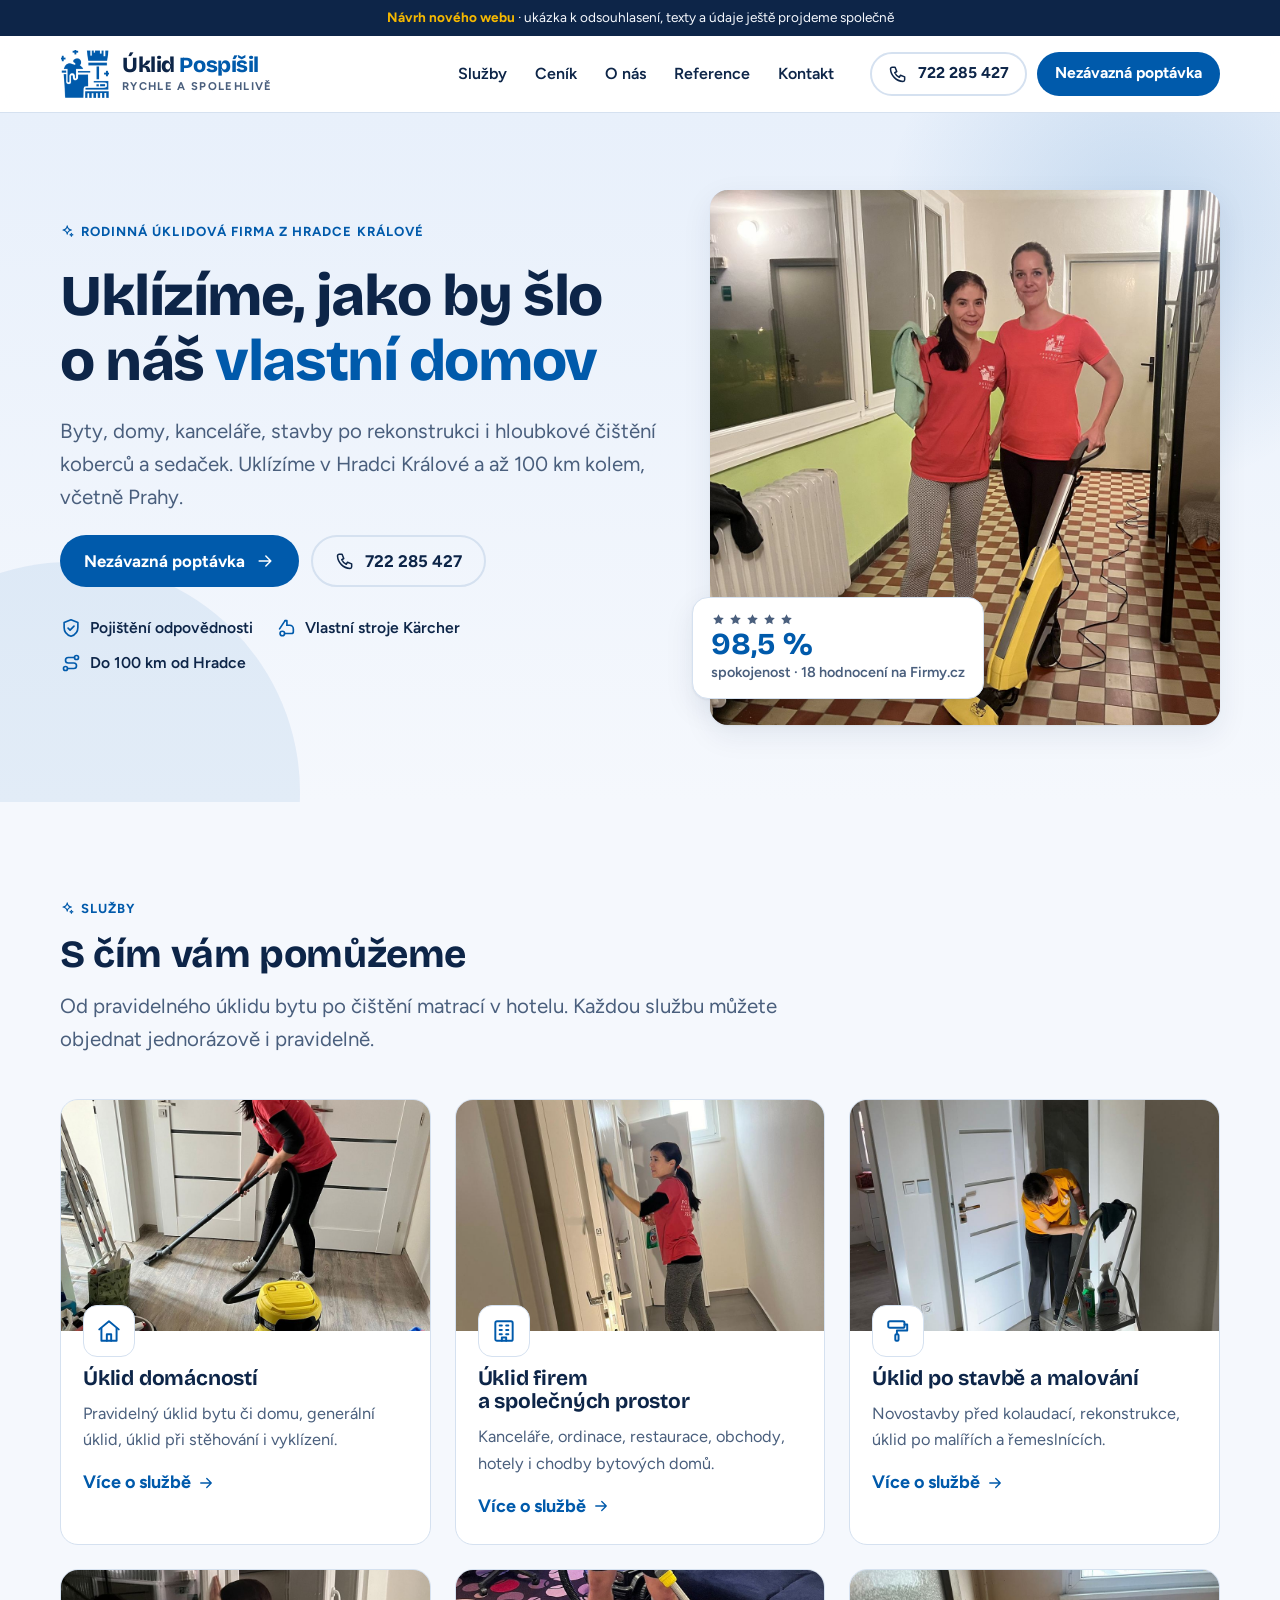
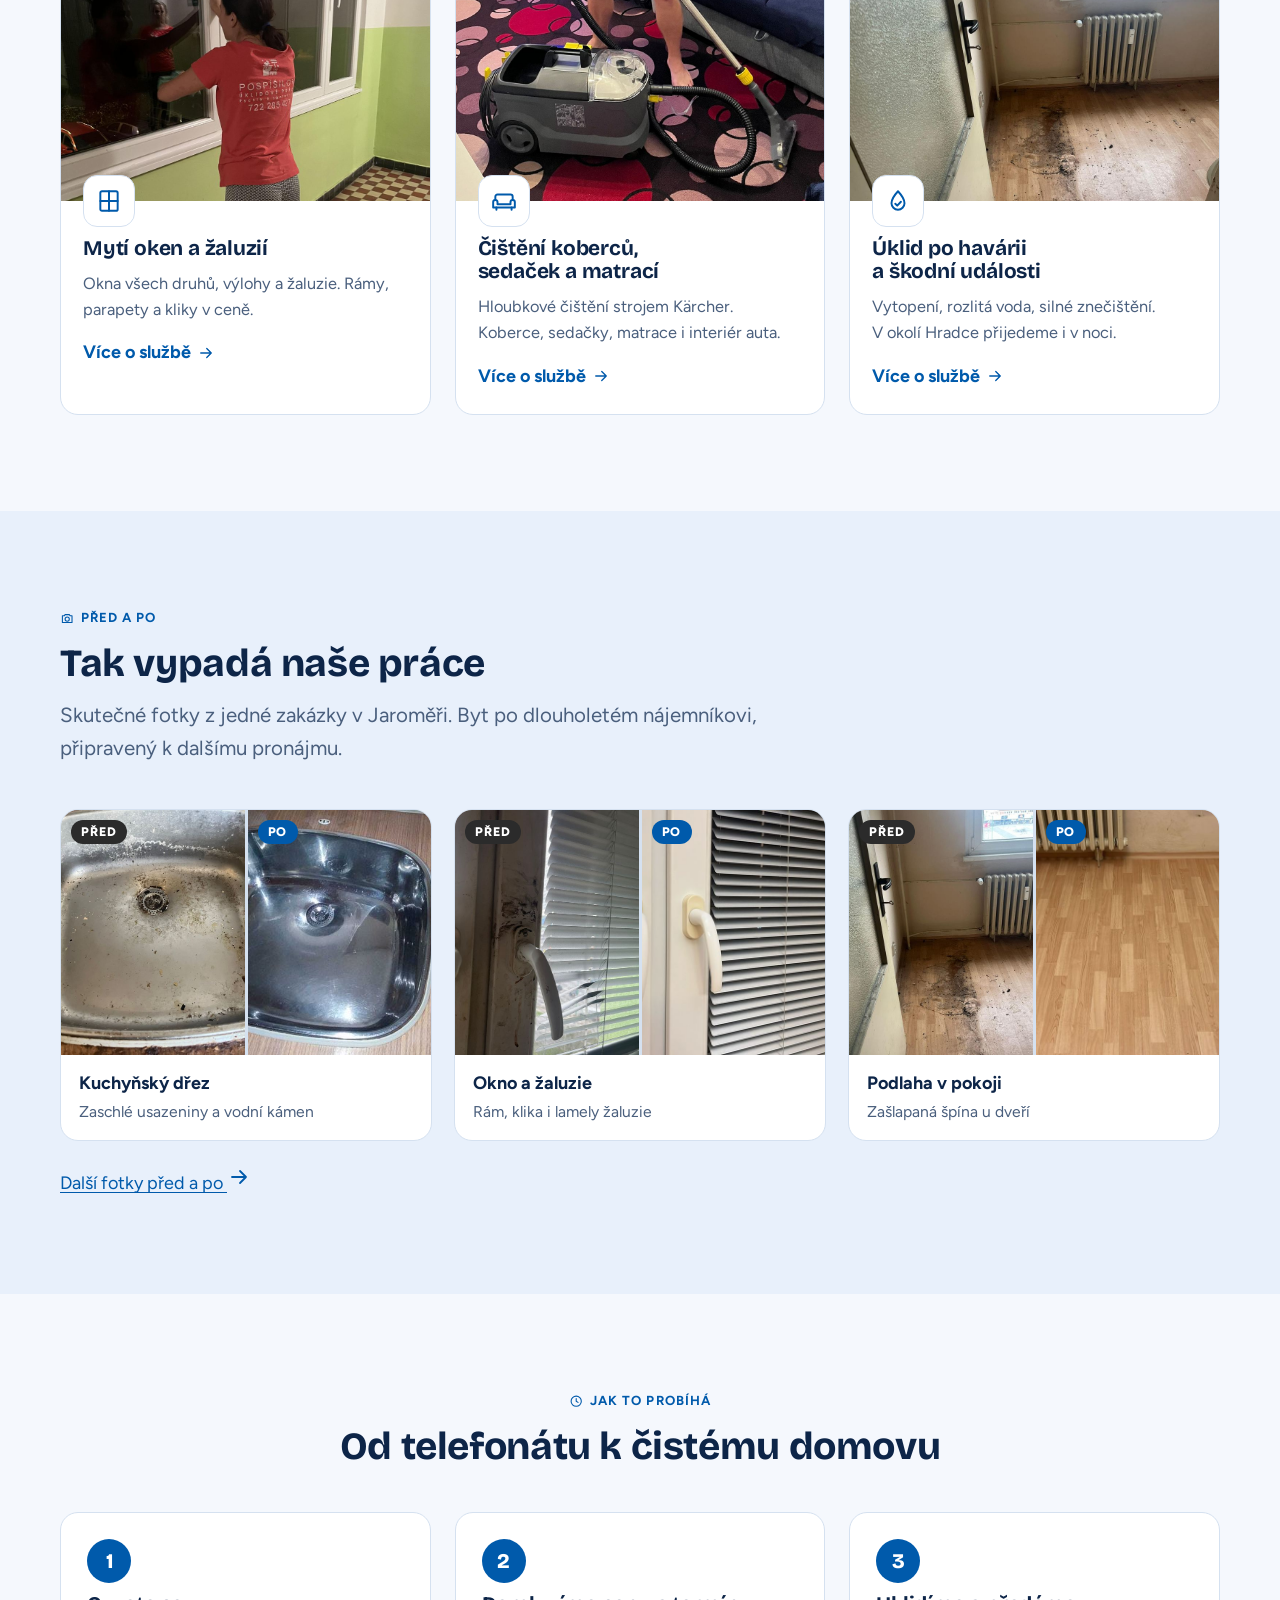
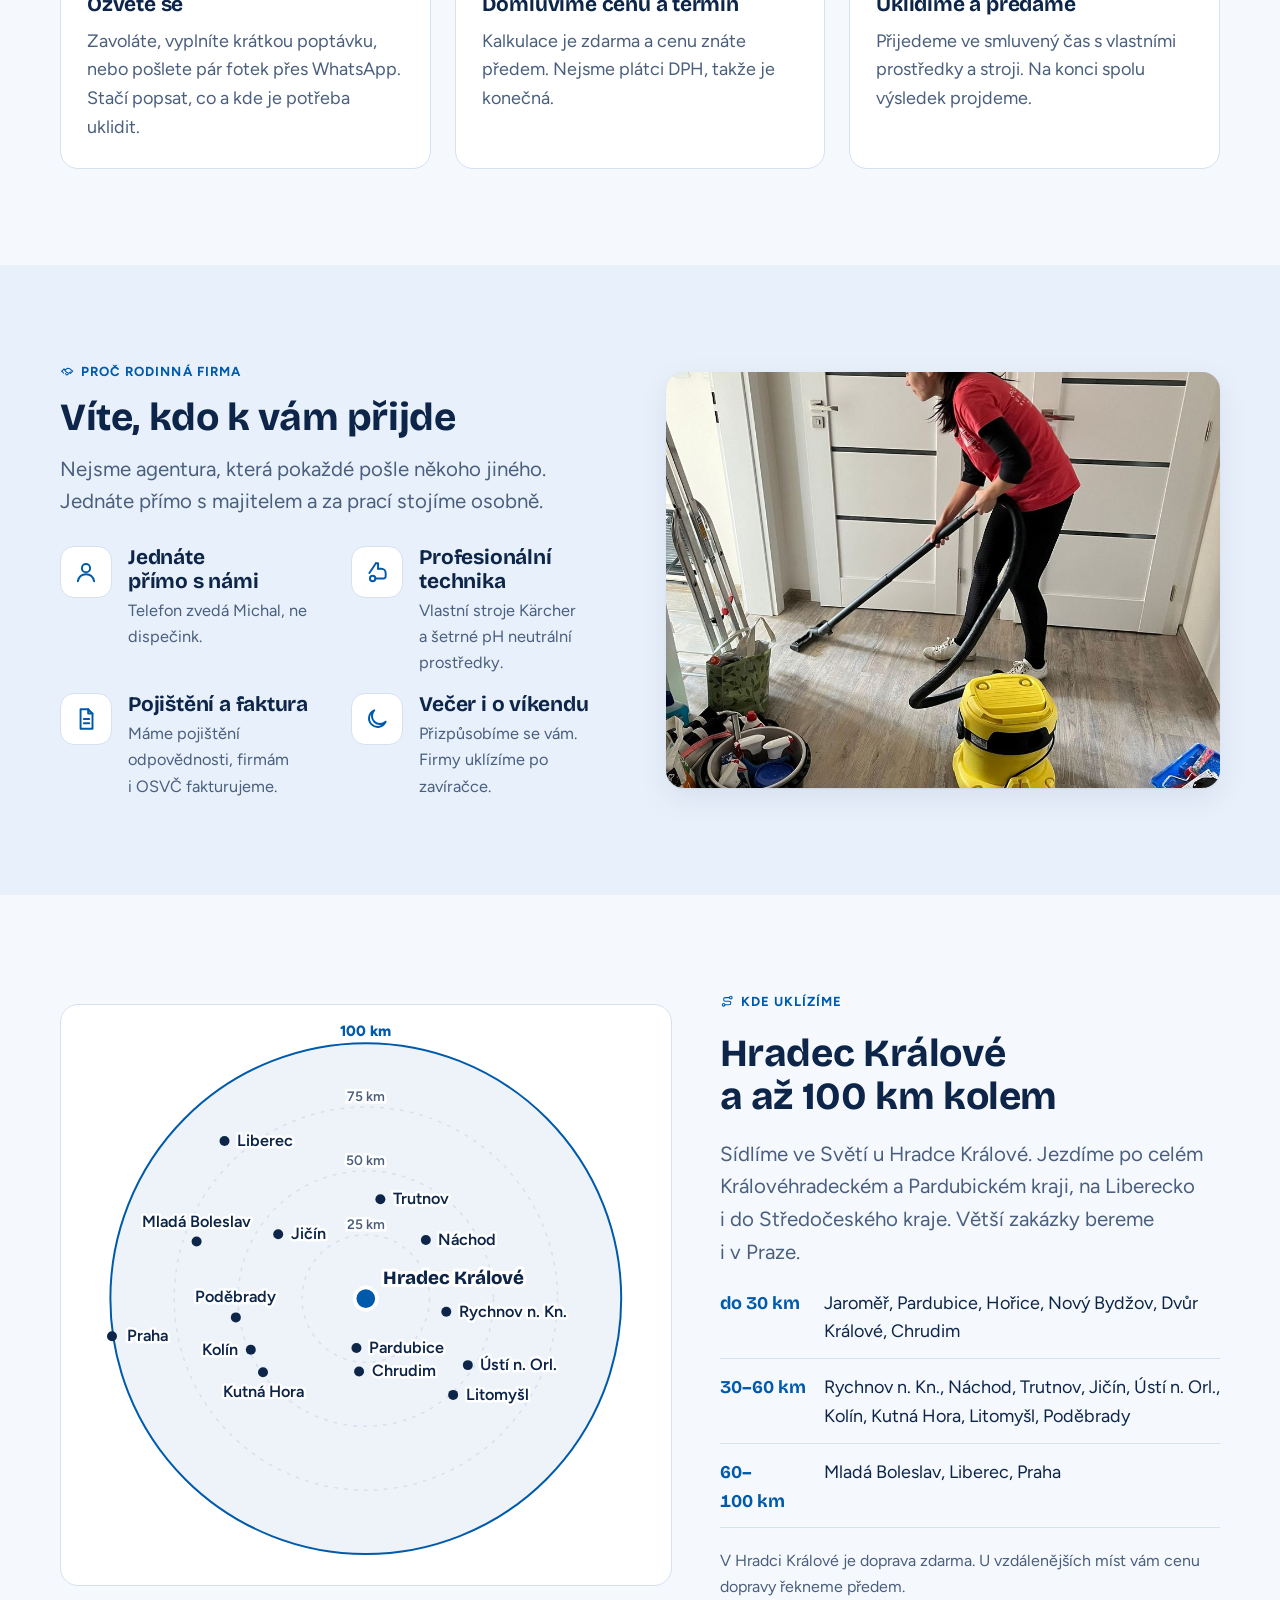
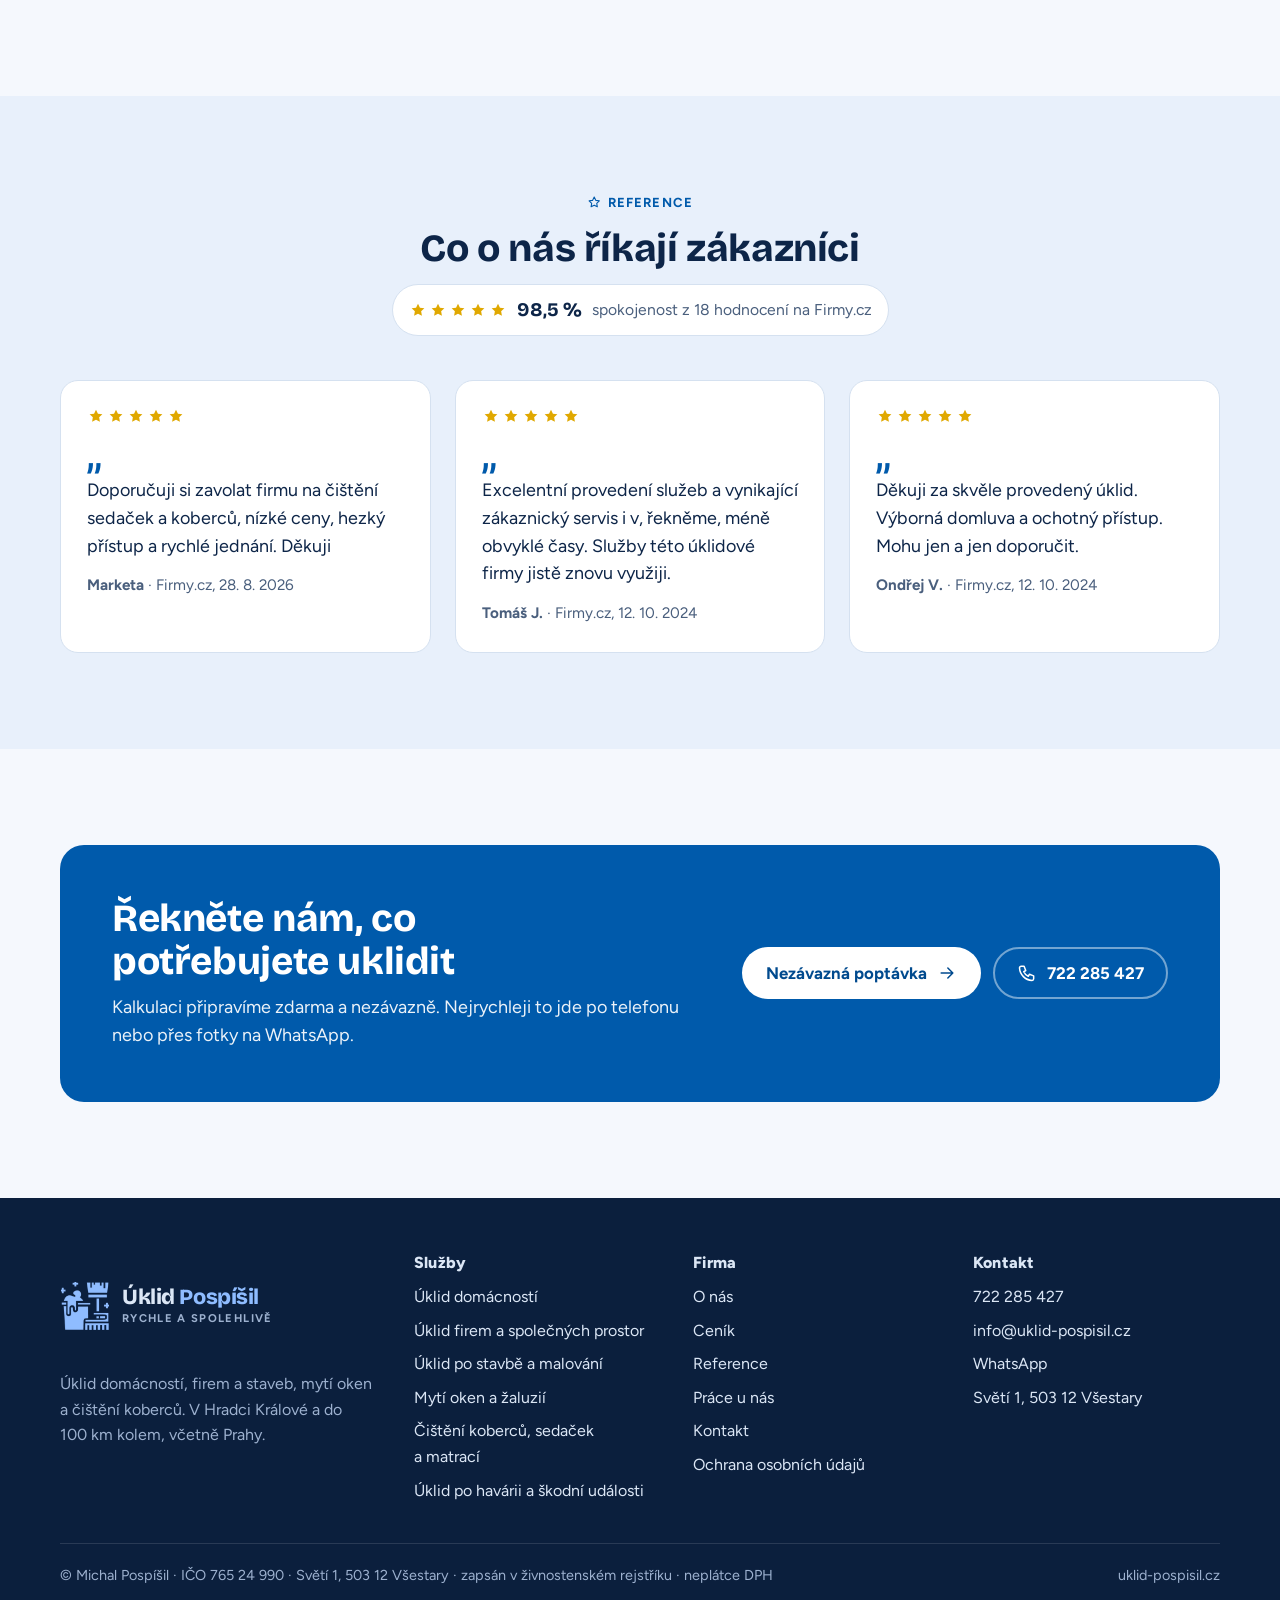
==== commit 50730666: "Blue branding with Michal's logo, full price list, GDPR and legal details - palette matched to his l" ====
--- a/site/index.html
+++ b/site/index.html
@@ -9,8 +9,10 @@
 <meta property="og:description" content="Rodinná úklidová firma z Hradce Králové. Úklid domácností, firem a staveb, mytí oken, čištění koberců, sedaček a matrací. Do 100 km včetně Prahy.">
 <meta property="og:image" content="https://uklid-pospisil.cz/img/hero.jpg">
 <meta property="og:locale" content="cs_CZ">
-<meta name="theme-color" content="#0e6a5a">
-<link rel="icon" href="assets/favicon.svg" type="image/svg+xml">
+<meta name="theme-color" content="#005aab">
+<link rel="icon" href="assets/favicon-64.png" type="image/png">
+<link rel="apple-touch-icon" href="assets/apple-touch-icon.png">
+<meta name="apple-mobile-web-app-title" content="Úklid Pospíšil">
 <link rel="stylesheet" href="assets/style.css">
 <script type="application/ld+json">{"@context": "https://schema.org", "@type": "LocalBusiness", "name": "Úklid Pospíšil", "legalName": "Michal Pospíšil", "telephone": "+420722285427", "email": "info@uklid-pospisil.cz", "url": "https://uklid-pospisil.cz/", "address": {"@type": "PostalAddress", "streetAddress": "Světí 1", "postalCode": "503 12", "addressLocality": "Všestary", "addressCountry": "CZ"}, "geo": {"@type": "GeoCoordinates", "latitude": 50.2578, "longitude": 15.7757}, "areaServed": "Hradec Králové a okolí do 100 km, včetně Prahy"}</script>
 </head>
@@ -18,7 +20,7 @@
 <div class="ribbon"><strong>Návrh nového webu</strong> · ukázka k&nbsp;odsouhlasení, texty a&nbsp;údaje ještě projdeme společně</div>
 <header class="site-header">
   <div class="wrap header-row">
-    <a class="logo" href="index.html" aria-label="Úklid Pospíšil – úvodní stránka"><svg class="logo-mark" viewBox="0 0 48 48" aria-hidden="true"><rect class="lm-bg" x="1" y="1" width="46" height="46" rx="14"/><path class="lm-star" d="M22 9c1.1 8 4.6 11.5 12.5 12.6C26.6 22.7 23.1 26.2 22 34.2 20.9 26.2 17.4 22.7 9.5 21.6 17.4 20.5 20.9 17 22 9z"/><circle class="lm-dot" cx="34.5" cy="34" r="4"/></svg><span class="logo-text"><span class="logo-name">Úklid <span>Pospíšil</span></span><span class="logo-sub">Rodinná firma z&nbsp;Hradce</span></span></a>
+    <a class="logo" href="index.html" aria-label="Úklid Pospíšil – úvodní stránka"><span class="logo-mark" aria-hidden="true"></span><span class="logo-text"><span class="logo-name">Úklid <span>Pospíšil</span></span><span class="logo-sub">Rychle a&nbsp;spolehlivě</span></span></a>
     <button class="menu-btn" type="button" aria-expanded="false" aria-controls="hlavni-menu" aria-label="Menu"><svg class="ico" viewBox="0 0 24 24" aria-hidden="true"><path d="M4 7h16M4 12h16M4 17h16"/></svg></button>
     <nav class="nav" id="hlavni-menu" aria-label="Hlavní menu"><a href="sluzby.html">Služby</a><a href="cenik.html">Ceník</a><a href="o-nas.html">O&nbsp;nás</a><a href="reference.html">Reference</a><a href="kontakt.html">Kontakt</a></nav>
     <div class="header-cta">
@@ -193,7 +195,7 @@
       <a class="rating-pill" href="https://www.firmy.cz/detail/13697543-uklidove-sluzby-michal-pospisil-sveti.html" target="_blank" rel="noopener">
   <span class="stars" aria-label="5 z 5 hvězd"><svg viewBox="0 0 24 24" aria-hidden="true"><path d="M12 3.5l2.6 5.4 5.9.8-4.3 4.1 1 5.8L12 16.9l-5.2 2.7 1-5.8L3.5 9.7l5.9-.8z"/></svg><svg viewBox="0 0 24 24" aria-hidden="true"><path d="M12 3.5l2.6 5.4 5.9.8-4.3 4.1 1 5.8L12 16.9l-5.2 2.7 1-5.8L3.5 9.7l5.9-.8z"/></svg><svg viewBox="0 0 24 24" aria-hidden="true"><path d="M12 3.5l2.6 5.4 5.9.8-4.3 4.1 1 5.8L12 16.9l-5.2 2.7 1-5.8L3.5 9.7l5.9-.8z"/></svg><svg viewBox="0 0 24 24" aria-hidden="true"><path d="M12 3.5l2.6 5.4 5.9.8-4.3 4.1 1 5.8L12 16.9l-5.2 2.7 1-5.8L3.5 9.7l5.9-.8z"/></svg><svg viewBox="0 0 24 24" aria-hidden="true"><path d="M12 3.5l2.6 5.4 5.9.8-4.3 4.1 1 5.8L12 16.9l-5.2 2.7 1-5.8L3.5 9.7l5.9-.8z"/></svg></span><b>98,5&nbsp;%</b><span>spokojenost z&nbsp;18 hodnocení na Firmy.cz</span></a>
     </div>
-    <div class="grid-3"><figure class="quote"><span class="stars" aria-label="5 z 5 hvězd"><svg viewBox="0 0 24 24" aria-hidden="true"><path d="M12 3.5l2.6 5.4 5.9.8-4.3 4.1 1 5.8L12 16.9l-5.2 2.7 1-5.8L3.5 9.7l5.9-.8z"/></svg><svg viewBox="0 0 24 24" aria-hidden="true"><path d="M12 3.5l2.6 5.4 5.9.8-4.3 4.1 1 5.8L12 16.9l-5.2 2.7 1-5.8L3.5 9.7l5.9-.8z"/></svg><svg viewBox="0 0 24 24" aria-hidden="true"><path d="M12 3.5l2.6 5.4 5.9.8-4.3 4.1 1 5.8L12 16.9l-5.2 2.7 1-5.8L3.5 9.7l5.9-.8z"/></svg><svg viewBox="0 0 24 24" aria-hidden="true"><path d="M12 3.5l2.6 5.4 5.9.8-4.3 4.1 1 5.8L12 16.9l-5.2 2.7 1-5.8L3.5 9.7l5.9-.8z"/></svg><svg viewBox="0 0 24 24" aria-hidden="true"><path d="M12 3.5l2.6 5.4 5.9.8-4.3 4.1 1 5.8L12 16.9l-5.2 2.7 1-5.8L3.5 9.7l5.9-.8z"/></svg></span><blockquote>Doporučuji si zavolat firmu na čištění sedaček a&nbsp;koberců, nízké ceny, hezký přístup a&nbsp;rychlé jednání. Děkuji</blockquote><figcaption><b>Marketa</b> · Firmy.cz, 28. 8. 2026</figcaption></figure><figure class="quote"><span class="stars" aria-label="5 z 5 hvězd"><svg viewBox="0 0 24 24" aria-hidden="true"><path d="M12 3.5l2.6 5.4 5.9.8-4.3 4.1 1 5.8L12 16.9l-5.2 2.7 1-5.8L3.5 9.7l5.9-.8z"/></svg><svg viewBox="0 0 24 24" aria-hidden="true"><path d="M12 3.5l2.6 5.4 5.9.8-4.3 4.1 1 5.8L12 16.9l-5.2 2.7 1-5.8L3.5 9.7l5.9-.8z"/></svg><svg viewBox="0 0 24 24" aria-hidden="true"><path d="M12 3.5l2.6 5.4 5.9.8-4.3 4.1 1 5.8L12 16.9l-5.2 2.7 1-5.8L3.5 9.7l5.9-.8z"/></svg><svg viewBox="0 0 24 24" aria-hidden="true"><path d="M12 3.5l2.6 5.4 5.9.8-4.3 4.1 1 5.8L12 16.9l-5.2 2.7 1-5.8L3.5 9.7l5.9-.8z"/></svg><svg viewBox="0 0 24 24" aria-hidden="true"><path d="M12 3.5l2.6 5.4 5.9.8-4.3 4.1 1 5.8L12 16.9l-5.2 2.7 1-5.8L3.5 9.7l5.9-.8z"/></svg></span><blockquote>Excelentní provedení služeb a&nbsp;vynikající zákaznický servis i&nbsp;v, řekněme, méně obvyklé časy. Služby této úklidové firmy jistě znovu využiji.</blockquote><figcaption><b>Tomáš Jirousek</b> · Firmy.cz, 12. 10. 2024</figcaption></figure><figure class="quote"><span class="stars" aria-label="5 z 5 hvězd"><svg viewBox="0 0 24 24" aria-hidden="true"><path d="M12 3.5l2.6 5.4 5.9.8-4.3 4.1 1 5.8L12 16.9l-5.2 2.7 1-5.8L3.5 9.7l5.9-.8z"/></svg><svg viewBox="0 0 24 24" aria-hidden="true"><path d="M12 3.5l2.6 5.4 5.9.8-4.3 4.1 1 5.8L12 16.9l-5.2 2.7 1-5.8L3.5 9.7l5.9-.8z"/></svg><svg viewBox="0 0 24 24" aria-hidden="true"><path d="M12 3.5l2.6 5.4 5.9.8-4.3 4.1 1 5.8L12 16.9l-5.2 2.7 1-5.8L3.5 9.7l5.9-.8z"/></svg><svg viewBox="0 0 24 24" aria-hidden="true"><path d="M12 3.5l2.6 5.4 5.9.8-4.3 4.1 1 5.8L12 16.9l-5.2 2.7 1-5.8L3.5 9.7l5.9-.8z"/></svg><svg viewBox="0 0 24 24" aria-hidden="true"><path d="M12 3.5l2.6 5.4 5.9.8-4.3 4.1 1 5.8L12 16.9l-5.2 2.7 1-5.8L3.5 9.7l5.9-.8z"/></svg></span><blockquote>Děkuji za skvěle provedený úklid. Výborná domluva a&nbsp;ochotný přístup. Mohu jen a&nbsp;jen doporučit.</blockquote><figcaption><b>Ondřej Vlasák</b> · Firmy.cz, 12. 10. 2024</figcaption></figure></div>
+    <div class="grid-3"><figure class="quote"><span class="stars" aria-label="5 z 5 hvězd"><svg viewBox="0 0 24 24" aria-hidden="true"><path d="M12 3.5l2.6 5.4 5.9.8-4.3 4.1 1 5.8L12 16.9l-5.2 2.7 1-5.8L3.5 9.7l5.9-.8z"/></svg><svg viewBox="0 0 24 24" aria-hidden="true"><path d="M12 3.5l2.6 5.4 5.9.8-4.3 4.1 1 5.8L12 16.9l-5.2 2.7 1-5.8L3.5 9.7l5.9-.8z"/></svg><svg viewBox="0 0 24 24" aria-hidden="true"><path d="M12 3.5l2.6 5.4 5.9.8-4.3 4.1 1 5.8L12 16.9l-5.2 2.7 1-5.8L3.5 9.7l5.9-.8z"/></svg><svg viewBox="0 0 24 24" aria-hidden="true"><path d="M12 3.5l2.6 5.4 5.9.8-4.3 4.1 1 5.8L12 16.9l-5.2 2.7 1-5.8L3.5 9.7l5.9-.8z"/></svg><svg viewBox="0 0 24 24" aria-hidden="true"><path d="M12 3.5l2.6 5.4 5.9.8-4.3 4.1 1 5.8L12 16.9l-5.2 2.7 1-5.8L3.5 9.7l5.9-.8z"/></svg></span><blockquote>Doporučuji si zavolat firmu na čištění sedaček a&nbsp;koberců, nízké ceny, hezký přístup a&nbsp;rychlé jednání. Děkuji</blockquote><figcaption><b>Marketa</b> · Firmy.cz, 28. 8. 2026</figcaption></figure><figure class="quote"><span class="stars" aria-label="5 z 5 hvězd"><svg viewBox="0 0 24 24" aria-hidden="true"><path d="M12 3.5l2.6 5.4 5.9.8-4.3 4.1 1 5.8L12 16.9l-5.2 2.7 1-5.8L3.5 9.7l5.9-.8z"/></svg><svg viewBox="0 0 24 24" aria-hidden="true"><path d="M12 3.5l2.6 5.4 5.9.8-4.3 4.1 1 5.8L12 16.9l-5.2 2.7 1-5.8L3.5 9.7l5.9-.8z"/></svg><svg viewBox="0 0 24 24" aria-hidden="true"><path d="M12 3.5l2.6 5.4 5.9.8-4.3 4.1 1 5.8L12 16.9l-5.2 2.7 1-5.8L3.5 9.7l5.9-.8z"/></svg><svg viewBox="0 0 24 24" aria-hidden="true"><path d="M12 3.5l2.6 5.4 5.9.8-4.3 4.1 1 5.8L12 16.9l-5.2 2.7 1-5.8L3.5 9.7l5.9-.8z"/></svg><svg viewBox="0 0 24 24" aria-hidden="true"><path d="M12 3.5l2.6 5.4 5.9.8-4.3 4.1 1 5.8L12 16.9l-5.2 2.7 1-5.8L3.5 9.7l5.9-.8z"/></svg></span><blockquote>Excelentní provedení služeb a&nbsp;vynikající zákaznický servis i&nbsp;v, řekněme, méně obvyklé časy. Služby této úklidové firmy jistě znovu využiji.</blockquote><figcaption><b>Tomáš J.</b> · Firmy.cz, 12. 10. 2024</figcaption></figure><figure class="quote"><span class="stars" aria-label="5 z 5 hvězd"><svg viewBox="0 0 24 24" aria-hidden="true"><path d="M12 3.5l2.6 5.4 5.9.8-4.3 4.1 1 5.8L12 16.9l-5.2 2.7 1-5.8L3.5 9.7l5.9-.8z"/></svg><svg viewBox="0 0 24 24" aria-hidden="true"><path d="M12 3.5l2.6 5.4 5.9.8-4.3 4.1 1 5.8L12 16.9l-5.2 2.7 1-5.8L3.5 9.7l5.9-.8z"/></svg><svg viewBox="0 0 24 24" aria-hidden="true"><path d="M12 3.5l2.6 5.4 5.9.8-4.3 4.1 1 5.8L12 16.9l-5.2 2.7 1-5.8L3.5 9.7l5.9-.8z"/></svg><svg viewBox="0 0 24 24" aria-hidden="true"><path d="M12 3.5l2.6 5.4 5.9.8-4.3 4.1 1 5.8L12 16.9l-5.2 2.7 1-5.8L3.5 9.7l5.9-.8z"/></svg><svg viewBox="0 0 24 24" aria-hidden="true"><path d="M12 3.5l2.6 5.4 5.9.8-4.3 4.1 1 5.8L12 16.9l-5.2 2.7 1-5.8L3.5 9.7l5.9-.8z"/></svg></span><blockquote>Děkuji za skvěle provedený úklid. Výborná domluva a&nbsp;ochotný přístup. Mohu jen a&nbsp;jen doporučit.</blockquote><figcaption><b>Ondřej V.</b> · Firmy.cz, 12. 10. 2024</figcaption></figure></div>
   </div>
 </section>
 <section class="section"><div class="wrap">
@@ -210,7 +212,7 @@
   <div class="wrap">
     <div class="foot-grid">
       <div class="stack" style="gap:14px">
-        <a class="logo" href="index.html"><svg class="logo-mark" viewBox="0 0 48 48" aria-hidden="true"><rect class="lm-bg" x="1" y="1" width="46" height="46" rx="14"/><path class="lm-star" d="M22 9c1.1 8 4.6 11.5 12.5 12.6C26.6 22.7 23.1 26.2 22 34.2 20.9 26.2 17.4 22.7 9.5 21.6 17.4 20.5 20.9 17 22 9z"/><circle class="lm-dot" cx="34.5" cy="34" r="4"/></svg><span class="logo-text"><span class="logo-name">Úklid <span>Pospíšil</span></span><span class="logo-sub">Rodinná firma z&nbsp;Hradce</span></span></a>
+        <a class="logo" href="index.html"><span class="logo-mark" aria-hidden="true"></span><span class="logo-text"><span class="logo-name">Úklid <span>Pospíšil</span></span><span class="logo-sub">Rychle a&nbsp;spolehlivě</span></span></a>
         <p>Úklid domácností, firem a&nbsp;staveb, mytí oken a&nbsp;čištění koberců. V&nbsp;Hradci Králové a&nbsp;do 100&nbsp;km kolem, včetně Prahy.</p>
       </div>
       <div><h4>Služby</h4><ul><li><a href="uklid-domacnosti.html">Úklid domácností</a></li><li><a href="uklid-firem.html">Úklid firem a&nbsp;společných prostor</a></li><li><a href="uklid-po-stavbe.html">Úklid po stavbě a&nbsp;malování</a></li><li><a href="myti-oken.html">Mytí oken a&nbsp;žaluzií</a></li><li><a href="cisteni-kobercu-a-calouneni.html">Čištění koberců, sedaček a&nbsp;matrací</a></li><li><a href="uklid-po-pojistne-udalosti.html">Úklid po havárii a&nbsp;škodní události</a></li></ul></div>
@@ -225,7 +227,7 @@
         <li>Světí 1, 503 12 Všestary</li></ul></div>
     </div>
     <div class="foot-bottom">
-      <span>© Michal Pospíšil · IČO 765 24 990 · Nejsme plátci DPH</span>
+      <span>© Michal Pospíšil · IČO 765 24 990 · Světí 1, 503 12 Všestary · zapsán v&nbsp;živnostenském rejstříku · neplátce DPH</span>
       <span>uklid-pospisil.cz</span>
     </div>
   </div>
--- a/site/assets/style.css
+++ b/site/assets/style.css
@@ -8,27 +8,31 @@
 @font-face{font-family:'Figtree';font-style:normal;font-display:swap;font-weight:600;src:url(fonts/figtree-latin-600-normal.woff2) format('woff2');unicode-range:U+0000-00FF,U+0131,U+0152-0153,U+02BB-02BC,U+02C6,U+02DA,U+02DC,U+0304,U+0308,U+0329,U+2000-206F,U+20AC,U+2122,U+2191,U+2193,U+2212,U+2215,U+FEFF,U+FFFD}
 @font-face{font-family:'Figtree';font-style:normal;font-display:swap;font-weight:700;src:url(fonts/figtree-latin-700-normal.woff2) format('woff2');unicode-range:U+0000-00FF,U+0131,U+0152-0153,U+02BB-02BC,U+02C6,U+02DA,U+02DC,U+0304,U+0308,U+0329,U+2000-206F,U+20AC,U+2122,U+2191,U+2193,U+2212,U+2215,U+FEFF,U+FFFD}
 @font-face{font-family:'Figtree';font-style:normal;font-display:swap;font-weight:800;src:url(fonts/figtree-latin-800-normal.woff2) format('woff2');unicode-range:U+0000-00FF,U+0131,U+0152-0153,U+02BB-02BC,U+02C6,U+02DA,U+02DC,U+0304,U+0308,U+0329,U+2000-206F,U+20AC,U+2122,U+2191,U+2193,U+2212,U+2215,U+FEFF,U+FFFD}
+:root{--logo-mask:url([data-uri])}
 /* Úklid Pospíšil — design system
    Layout: calm eucalyptus + clean white "freshly wiped" surfaces, one warm
    rubber-glove yellow for the main action. Large type for readers 45+. */
 :root {
-  --bg: #f5faf8;
+  --bg: #f5f8fd;
   --surface: #ffffff;
-  --tint: #e4f1ec;
-  --tint-2: #d2e8e0;
-  --ink: #12303a;
-  --muted: #4a6670;
-  --line: #d2e2dc;
-  --brand: #0e6a5a;
-  --brand-strong: #0a5347;
+  --tint: #e8f0fb;
+  --tint-2: #d3e2f7;
+  --ink: #0d2548;
+  --muted: #4a5f7d;
+  --line: #d5e1f0;
+  --brand: #005aab;
+  --brand-strong: #004a8e;
   --on-brand: #ffffff;
-  --sun: #f6b93b;
-  --sun-strong: #e9a41d;
+  --cta: #005aab;
+  --cta-strong: #004a8e;
+  --on-cta: #ffffff;
+  --sun: #f5b800;
+  --sun-strong: #e0a800;
   --on-sun: #1f1a0e;
-  --foot-bg: #0f2a31;
-  --foot-fg: #d9e8e4;
-  --foot-muted: #9fbab4;
-  --shadow: 0 1px 2px rgba(18, 48, 58, .06), 0 10px 30px rgba(18, 48, 58, .08);
+  --foot-bg: #0b1f3d;
+  --foot-fg: #dbe6f5;
+  --foot-muted: #9db1cf;
+  --shadow: 0 1px 2px rgba(13, 37, 72, .06), 0 10px 30px rgba(13, 37, 72, .08);
   --radius: 18px;
   --radius-sm: 12px;
   --font-display: "Bricolage Grotesque", "Figtree", system-ui, -apple-system, "Segoe UI", Roboto, sans-serif;
@@ -39,21 +43,23 @@
 }
 @media (prefers-color-scheme: dark) {
   :root:not([data-theme="light"]) {
-    --bg: #0c1c21; --surface: #12282f; --tint: #15343c; --tint-2: #1b424b;
-    --ink: #e4efec; --muted: #a2bbb5; --line: #25454e;
-    --brand: #5fcaa8; --brand-strong: #7fd8bb; --on-brand: #08201b;
-    --sun: #f6b93b; --sun-strong: #ffc85a; --on-sun: #1f1a0e;
-    --foot-bg: #081418; --foot-fg: #d9e8e4; --foot-muted: #93aea8;
+    --bg: #0a1628; --surface: #10223b; --tint: #132b4b; --tint-2: #1a3760;
+    --ink: #e6eef9; --muted: #a3b6d1; --line: #243f66;
+    --brand: #6aa6ff; --brand-strong: #8fbcff; --on-brand: #06162d;
+    --cta: #2f6fd6; --cta-strong: #3d7fe6; --on-cta: #ffffff;
+    --sun: #f5b800; --sun-strong: #ffc933; --on-sun: #1f1a0e;
+    --foot-bg: #060f1d; --foot-fg: #dbe6f5; --foot-muted: #93a8c6;
     --shadow: 0 1px 2px rgba(0, 0, 0, .3), 0 10px 30px rgba(0, 0, 0, .35);
     color-scheme: dark;
   }
 }
 :root[data-theme="dark"] {
-  --bg: #0c1c21; --surface: #12282f; --tint: #15343c; --tint-2: #1b424b;
-  --ink: #e4efec; --muted: #a2bbb5; --line: #25454e;
-  --brand: #5fcaa8; --brand-strong: #7fd8bb; --on-brand: #08201b;
-  --sun: #f6b93b; --sun-strong: #ffc85a; --on-sun: #1f1a0e;
-  --foot-bg: #081418; --foot-fg: #d9e8e4; --foot-muted: #93aea8;
+  --bg: #0a1628; --surface: #10223b; --tint: #132b4b; --tint-2: #1a3760;
+    --ink: #e6eef9; --muted: #a3b6d1; --line: #243f66;
+    --brand: #6aa6ff; --brand-strong: #8fbcff; --on-brand: #06162d;
+    --cta: #2f6fd6; --cta-strong: #3d7fe6; --on-cta: #ffffff;
+    --sun: #f5b800; --sun-strong: #ffc933; --on-sun: #1f1a0e;
+    --foot-bg: #060f1d; --foot-fg: #dbe6f5; --foot-muted: #93a8c6;
   --shadow: 0 1px 2px rgba(0, 0, 0, .3), 0 10px 30px rgba(0, 0, 0, .35);
   color-scheme: dark;
 }
@@ -118,10 +124,7 @@
 }
 .header-row { display: flex; align-items: center; gap: 24px; min-height: 76px; }
 .logo { display: inline-flex; align-items: center; gap: 12px; text-decoration: none; color: var(--ink); flex: none; }
-.logo-mark { width: 46px; height: 46px; flex: none; }
-.logo-mark .lm-bg { fill: var(--brand); }
-.logo-mark .lm-star { fill: var(--on-brand); }
-.logo-mark .lm-dot { fill: var(--sun); }
+.logo-mark { width: 50px; height: 48px; flex: none; background: var(--brand); -webkit-mask: var(--logo-mask) center / contain no-repeat; mask: var(--logo-mask) center / contain no-repeat; }
 .logo-text { display: grid; line-height: 1; }
 .logo-name { font-family: var(--font-display); font-weight: 800; font-size: 1.35rem; letter-spacing: -.02em; }
 .logo-name span { color: var(--brand); }
@@ -166,8 +169,8 @@
 }
 .btn:hover { transform: translateY(-1px); }
 .btn .ico { width: 20px; height: 20px; }
-.btn--sun { background: var(--sun); color: var(--on-sun); }
-.btn--sun:hover { background: var(--sun-strong); color: var(--on-sun); }
+.btn--sun { background: var(--cta); color: var(--on-cta); }
+.btn--sun:hover { background: var(--cta-strong); color: var(--on-cta); }
 .btn--brand { background: var(--brand); color: var(--on-brand); }
 .btn--brand:hover { background: var(--brand-strong); color: var(--on-brand); }
 .btn--ghost { background: transparent; color: var(--ink); border-color: var(--line); }
@@ -263,7 +266,7 @@
   counter-increment: step; content: counter(step);
   font-family: var(--font-display); font-weight: 800; font-size: 1.3rem;
   width: 44px; height: 44px; border-radius: 50%; display: grid; place-items: center;
-  background: var(--sun); color: var(--on-sun);
+  background: var(--brand); color: var(--on-brand);
 }
 .steps p { color: var(--muted); }
 @media (max-width: 820px) { .steps { grid-template-columns: 1fr; } }
@@ -294,7 +297,7 @@
 .map-km--outer { fill: var(--brand); font-weight: 800; font-size: 12px; }
 .map-dot { fill: var(--ink); }
 .map-label { fill: var(--ink); font: 600 13px var(--font-body); paint-order: stroke; stroke: var(--surface); stroke-width: 4px; stroke-linejoin: round; }
-.map-home { fill: var(--sun); stroke: var(--ink); stroke-width: 1.5; }
+.map-home { fill: var(--brand); stroke: var(--surface); stroke-width: 3; }
 .map-home-label { fill: var(--ink); font: 800 15px var(--font-display); paint-order: stroke; stroke: var(--surface); stroke-width: 5px; stroke-linejoin: round; }
 .town-list { display: grid; gap: 14px; }
 .town-row { display: grid; grid-template-columns: 92px 1fr; gap: 12px; align-items: baseline; border-bottom: 1px solid var(--line); padding-bottom: 12px; }
@@ -309,11 +312,11 @@
 .stars svg { width: 18px; height: 18px; fill: currentColor; }
 
 /* ---------- CTA band ---------- */
-.cta-band { background: var(--brand); color: var(--on-brand); border-radius: calc(var(--radius) + 6px); padding: clamp(28px, 5vw, 52px); display: grid; grid-template-columns: 1fr auto; gap: 24px 40px; align-items: center; position: relative; overflow: hidden; }
-.cta-band h2 { color: var(--on-brand); }
+.cta-band { background: var(--cta); color: var(--on-cta); border-radius: calc(var(--radius) + 6px); padding: clamp(28px, 5vw, 52px); display: grid; grid-template-columns: 1fr auto; gap: 24px 40px; align-items: center; position: relative; overflow: hidden; }
+.cta-band h2 { color: var(--on-cta); }
 .cta-band p { opacity: .92; max-width: 56ch; margin-top: 10px; }
-.cta-band .btn--ghost { color: var(--on-brand); border-color: color-mix(in srgb, var(--on-brand) 45%, transparent); }
-.cta-band .btn--ghost:hover { border-color: var(--on-brand); color: var(--on-brand); }
+.cta-band .btn--ghost { color: var(--on-cta); border-color: color-mix(in srgb, var(--on-cta) 45%, transparent); }
+.cta-band .btn--ghost:hover { border-color: var(--on-cta); color: var(--on-cta); }
 @media (max-width: 820px) { .cta-band { grid-template-columns: 1fr; } }
 
 /* ---------- prose / service detail ---------- */
@@ -322,8 +325,8 @@
 .variants { display: grid; grid-template-columns: repeat(auto-fit, minmax(230px, 1fr)); gap: 18px; }
 .variant { background: var(--surface); border: 1px solid var(--line); border-radius: var(--radius); padding: 22px; display: grid; gap: 8px; align-content: start; }
 .variant p { color: var(--muted); font-size: 1.02rem; }
-.tip { display: grid; grid-template-columns: auto 1fr; gap: 16px; background: color-mix(in srgb, var(--sun) 16%, var(--surface)); border: 1px solid color-mix(in srgb, var(--sun) 50%, var(--line)); border-radius: var(--radius); padding: 22px; align-items: start; }
-.tip .ico { width: 30px; height: 30px; color: var(--ink); }
+.tip { display: grid; grid-template-columns: auto 1fr; gap: 16px; background: color-mix(in srgb, var(--brand) 9%, var(--surface)); border: 1px solid color-mix(in srgb, var(--brand) 30%, var(--line)); border-radius: var(--radius); padding: 22px; align-items: start; }
+.tip .ico { width: 30px; height: 30px; color: var(--brand); }
 .tip > div { display: grid; gap: 6px; min-width: 0; }
 .side-card { background: var(--surface); border: 1px solid var(--line); border-radius: var(--radius); padding: 24px; display: grid; gap: 14px; align-content: start; box-shadow: var(--shadow); }
 .detail-layout { display: grid; grid-template-columns: minmax(0, 1fr) 340px; gap: clamp(28px, 4vw, 56px); align-items: start; }
@@ -395,11 +398,9 @@
 .foot-grid ul { list-style: none; padding: 0; margin: 0; display: grid; gap: 8px; font-size: 1rem; }
 .foot-grid p { color: var(--foot-muted); font-size: 1rem; }
 .site-footer .logo { color: var(--foot-fg); }
-.site-footer .logo-name span { color: var(--sun); }
+.site-footer .logo-name span { color: #8fbcff; }
 .site-footer .logo-sub { color: var(--foot-muted); }
-.site-footer .lm-bg { fill: var(--sun); }
-.site-footer .lm-star { fill: var(--foot-bg); }
-.site-footer .lm-dot { fill: var(--foot-fg); }
+.site-footer .logo-mark { background: #8fbcff; }
 .foot-bottom { margin-top: 40px; padding-top: 20px; border-top: 1px solid rgba(255, 255, 255, .12); display: flex; flex-wrap: wrap; justify-content: space-between; gap: 10px; font-size: .9rem; color: var(--foot-muted); }
 @media (max-width: 900px) { .foot-grid { grid-template-columns: 1fr 1fr; } }
 @media (max-width: 520px) { .foot-grid { grid-template-columns: 1fr; } }
@@ -427,7 +428,7 @@
 .ba-pic img { width: 100%; height: 100%; object-fit: cover; }
 .ba-label { position: absolute; left: 10px; top: 10px; font: 800 .78rem/1 var(--font-body); letter-spacing: .08em; text-transform: uppercase; padding: 6px 10px; border-radius: 999px; }
 .ba-label--before { background: #2b2b2b; color: #fff; }
-.ba-label--after { background: var(--sun); color: var(--on-sun); }
+.ba-label--after { background: var(--cta); color: var(--on-cta); }
 .ba figcaption { padding: 14px 18px 16px; display: grid; gap: 2px; }
 .ba figcaption span { color: var(--muted); font-size: .98rem; }
 
@@ -444,3 +445,49 @@
 @media (max-width: 900px) { .photo--tall { aspect-ratio: 4 / 3; } }
 .variants--2 { grid-template-columns: repeat(2, minmax(0, 1fr)); }
 @media (max-width: 560px) { .variants--2 { grid-template-columns: 1fr; } }
+
+.cta-band .btn--sun { background: #ffffff; color: #004a8e; }
+.cta-band .btn--sun:hover { background: #e8f0fb; color: #004a8e; }
+/* soft blue shapes in the hero, like Michal's own sketch */
+.hero::after { content: ""; position: absolute; left: -160px; bottom: -220px; width: 460px; height: 460px; border-radius: 50%; background: color-mix(in srgb, var(--brand) 8%, transparent); pointer-events: none; }
+.hero .grid-2 { z-index: 1; }
+
+/* ---------- price list ---------- */
+.chips { display: flex; flex-wrap: wrap; gap: 8px; margin-top: 6px; }
+.chips a { text-decoration: none; font-weight: 700; font-size: .95rem; color: var(--brand); background: var(--surface); border: 1px solid var(--line); padding: 8px 14px; border-radius: 999px; }
+.chips a:hover { border-color: var(--brand); }
+.price-grid { display: grid; grid-template-columns: repeat(2, minmax(0, 1fr)); gap: 22px; align-items: start; }
+@media (max-width: 860px) { .price-grid { grid-template-columns: 1fr; } }
+.price-card { background: var(--surface); border: 1px solid var(--line); border-radius: var(--radius); padding: 22px 24px; display: grid; gap: 10px; scroll-margin-top: 110px; min-width: 0; }
+.price-card--wide { grid-column: 1 / -1; }
+.price-card--accent { border: 2px solid var(--brand); }
+.price-card h3 { display: flex; align-items: center; gap: 10px; }
+.price-card h3 .ico { color: var(--brand); }
+.price-rows { display: grid; }
+.price-row { display: grid; grid-template-columns: minmax(0, 1fr) auto; gap: 16px; align-items: baseline; padding: 11px 0; border-bottom: 1px dashed var(--line); }
+.price-row:last-child { border-bottom: 0; }
+.pr-name { font-weight: 600; min-width: 0; }
+.pr-name small { display: block; font-weight: 400; color: var(--muted); font-size: .92rem; }
+.pr-price { font-weight: 800; color: var(--brand); white-space: nowrap; font-variant-numeric: tabular-nums; text-align: right; }
+.price-note { color: var(--muted); font-size: .95rem; }
+.table-wrap--plain { border: 0; border-radius: 0; background: transparent; }
+.price-table { min-width: 520px; font-variant-numeric: tabular-nums; }
+.price-table th, .price-table td { padding: 12px 14px; }
+.price-table tbody th { font-weight: 700; text-transform: none; letter-spacing: 0; font-size: 1rem; color: var(--ink); background: transparent; }
+.price-table tbody th small { display: block; font-weight: 500; color: var(--muted); font-size: .88rem; }
+.price-table td { font-weight: 700; color: var(--brand); }
+.price-card--accent .price-table td:nth-child(2) { color: var(--ink); font-weight: 500; }
+.price-from { font-family: var(--font-display); font-size: 1.9rem; font-weight: 800; color: var(--brand); line-height: 1.1; }
+.legal-block { display: grid; gap: 12px; }
+.legal-block h2 { font-size: 1.45rem; }
+.legal-block p { max-width: 75ch; }
+.legal-block table { min-width: 720px; font-size: .98rem; }
+.price-card--cols .price-rows { grid-template-columns: repeat(2, minmax(0, 1fr)); column-gap: 40px; }
+.price-card--cols .price-row:nth-last-child(2) { border-bottom: 0; }
+@media (max-width: 860px) { .price-card--cols .price-rows { grid-template-columns: 1fr; } .price-card--cols .price-row:nth-last-child(2) { border-bottom: 1px dashed var(--line); } }
+@media (max-width: 480px) {
+  .price-card { padding: 18px 16px; }
+  .price-row { gap: 10px; }
+  .pr-name { font-size: 1rem; }
+  .pr-price { font-size: .98rem; }
+}
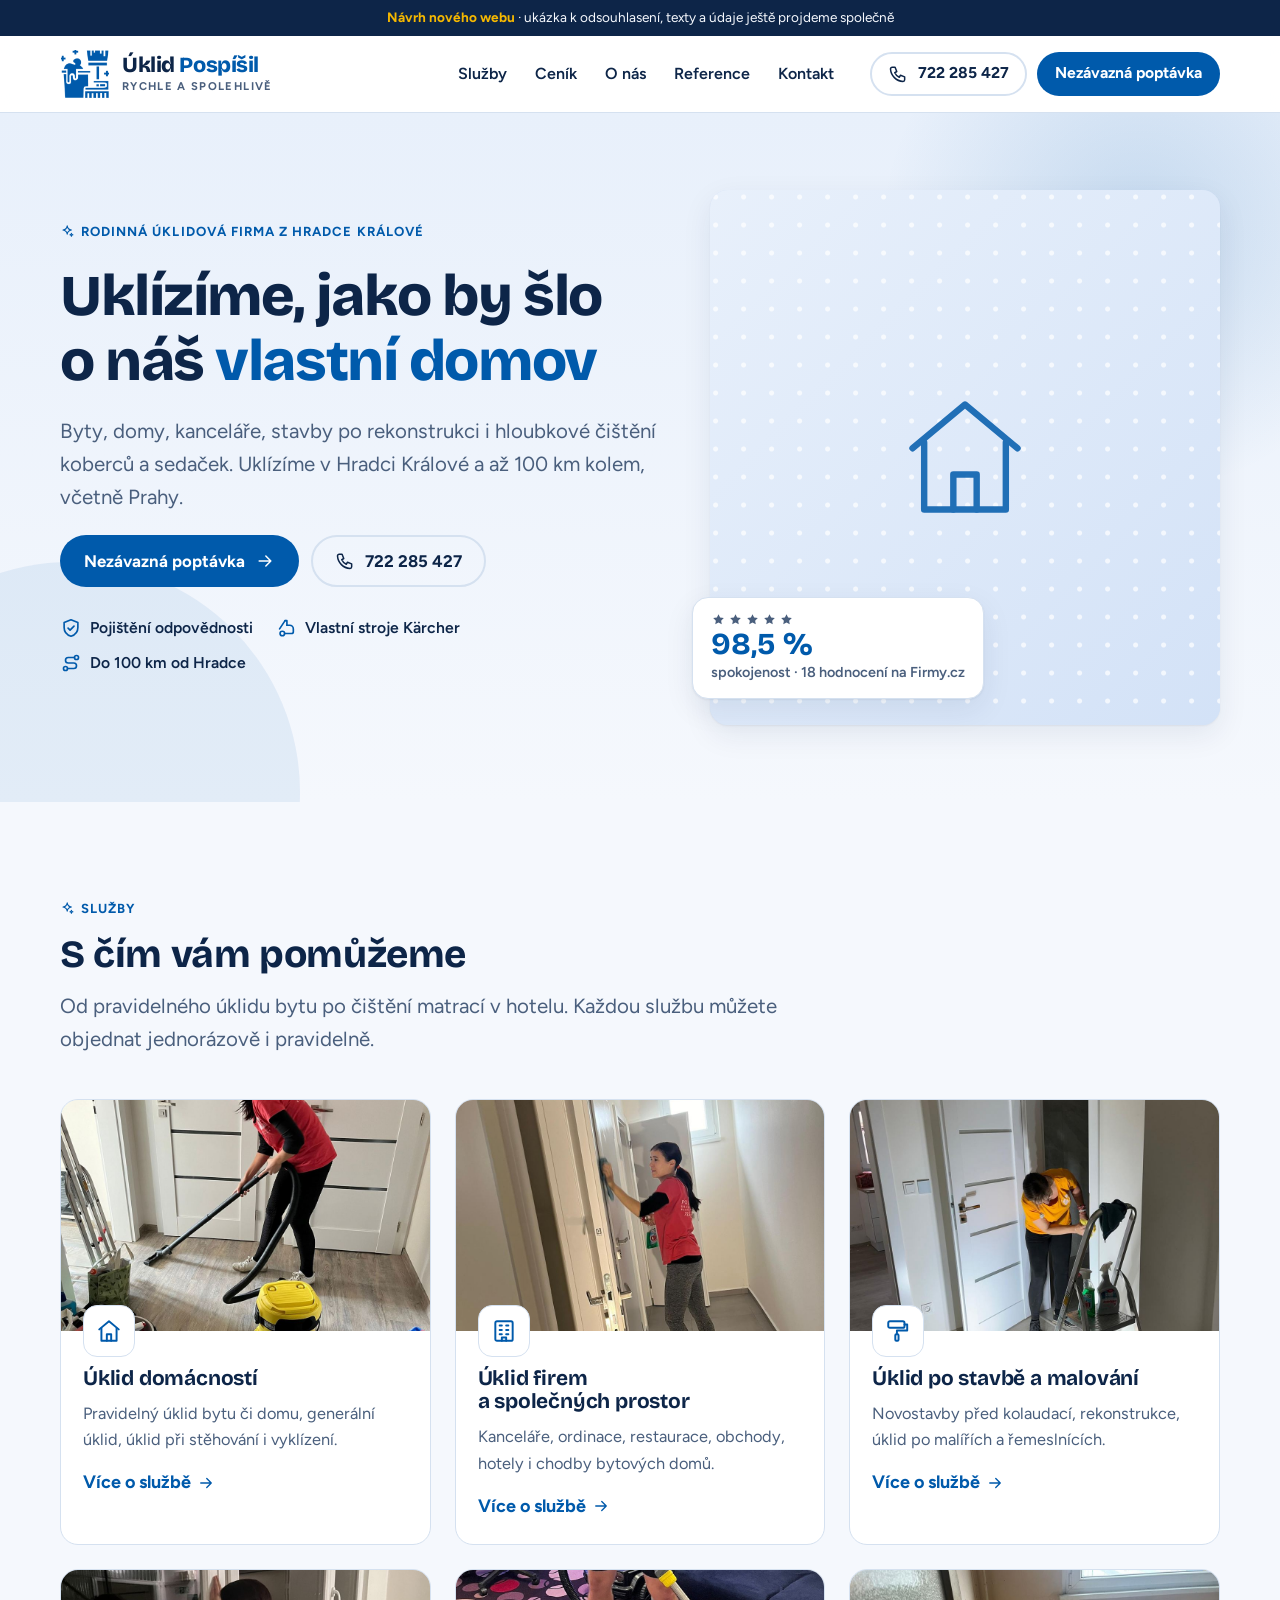
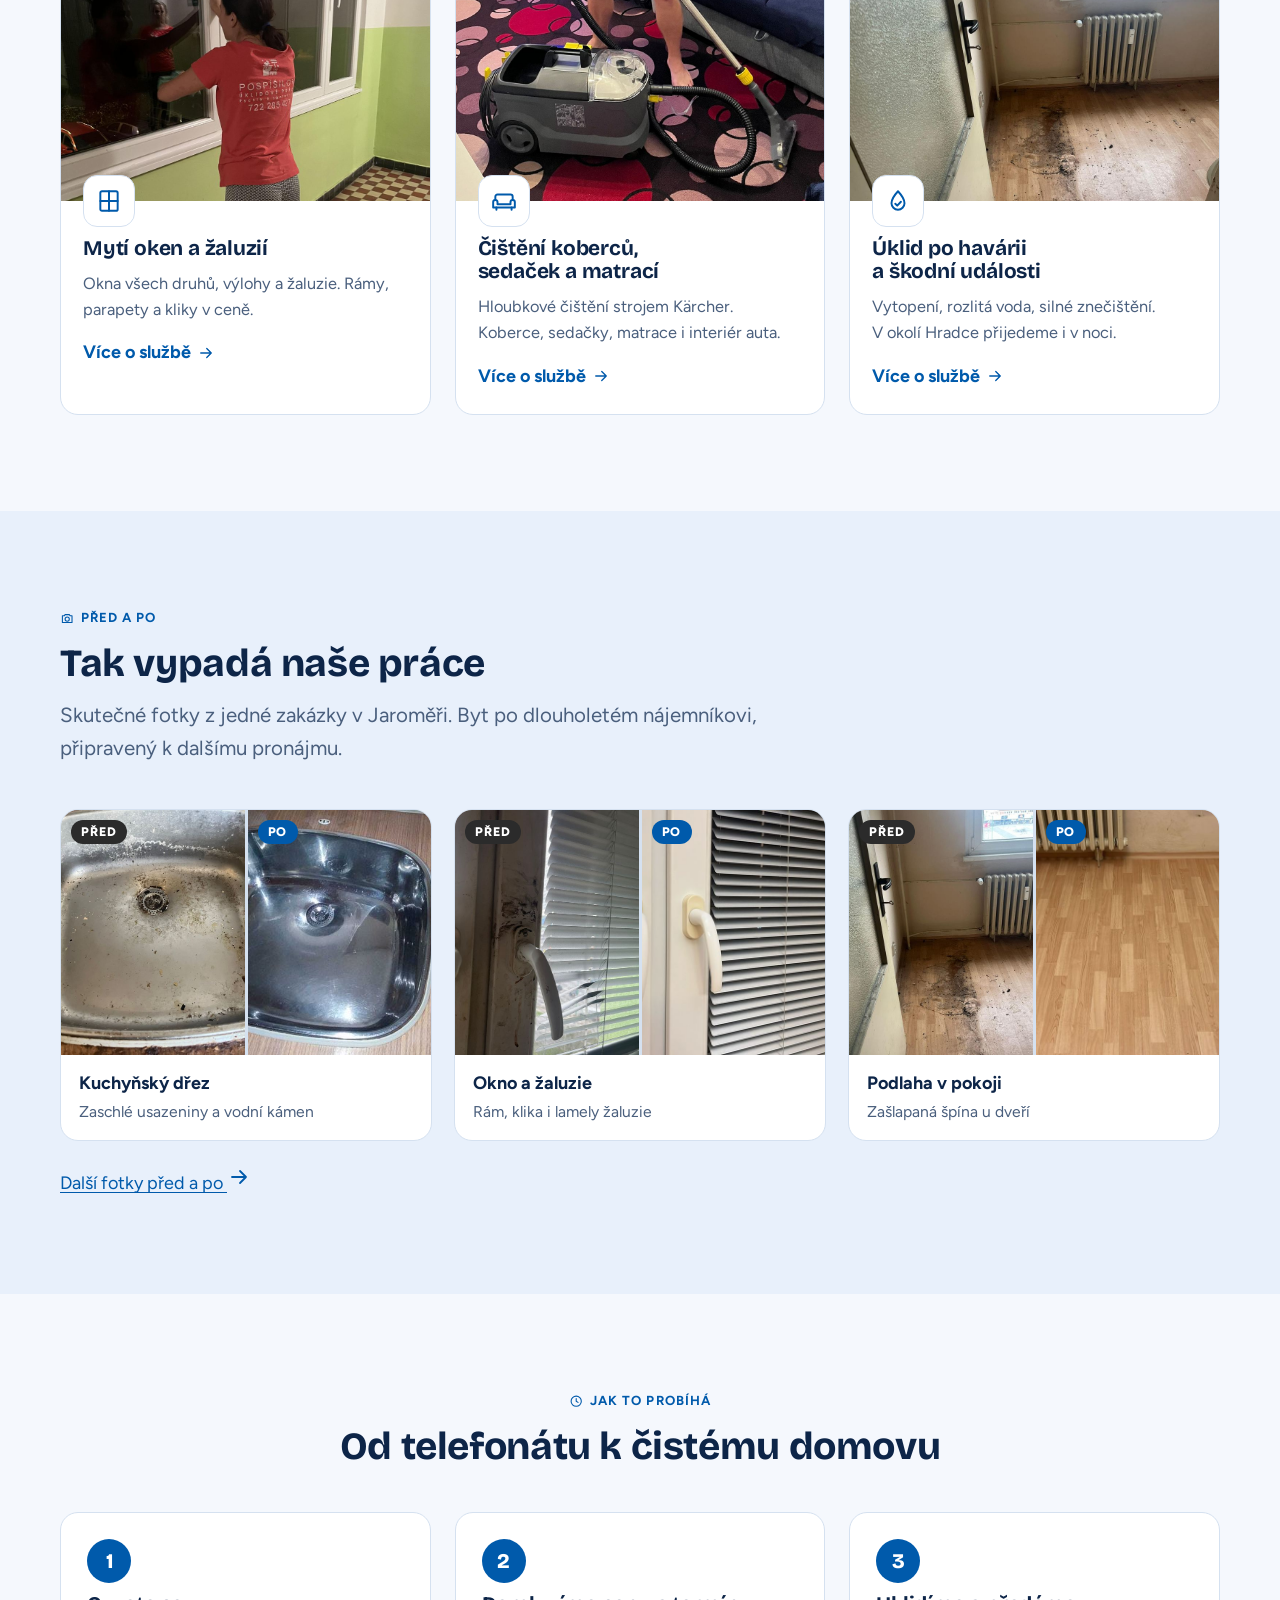
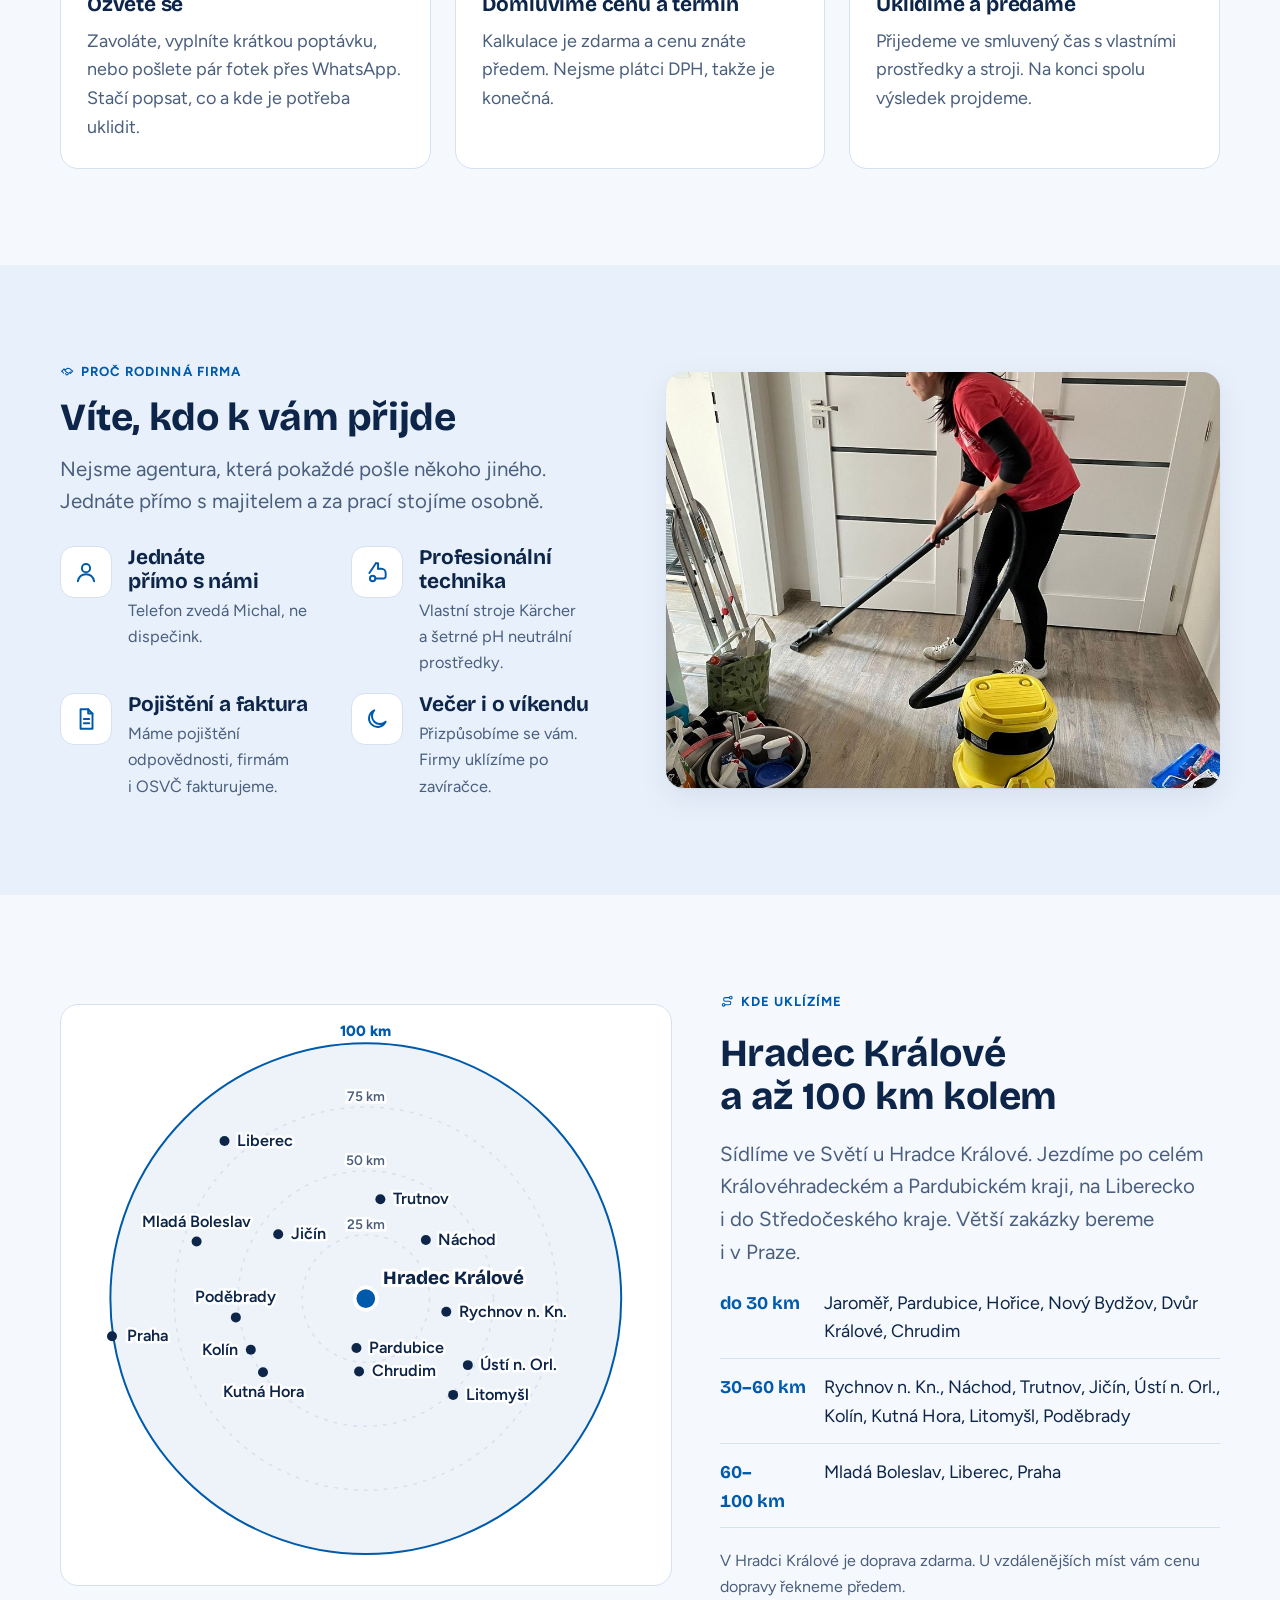
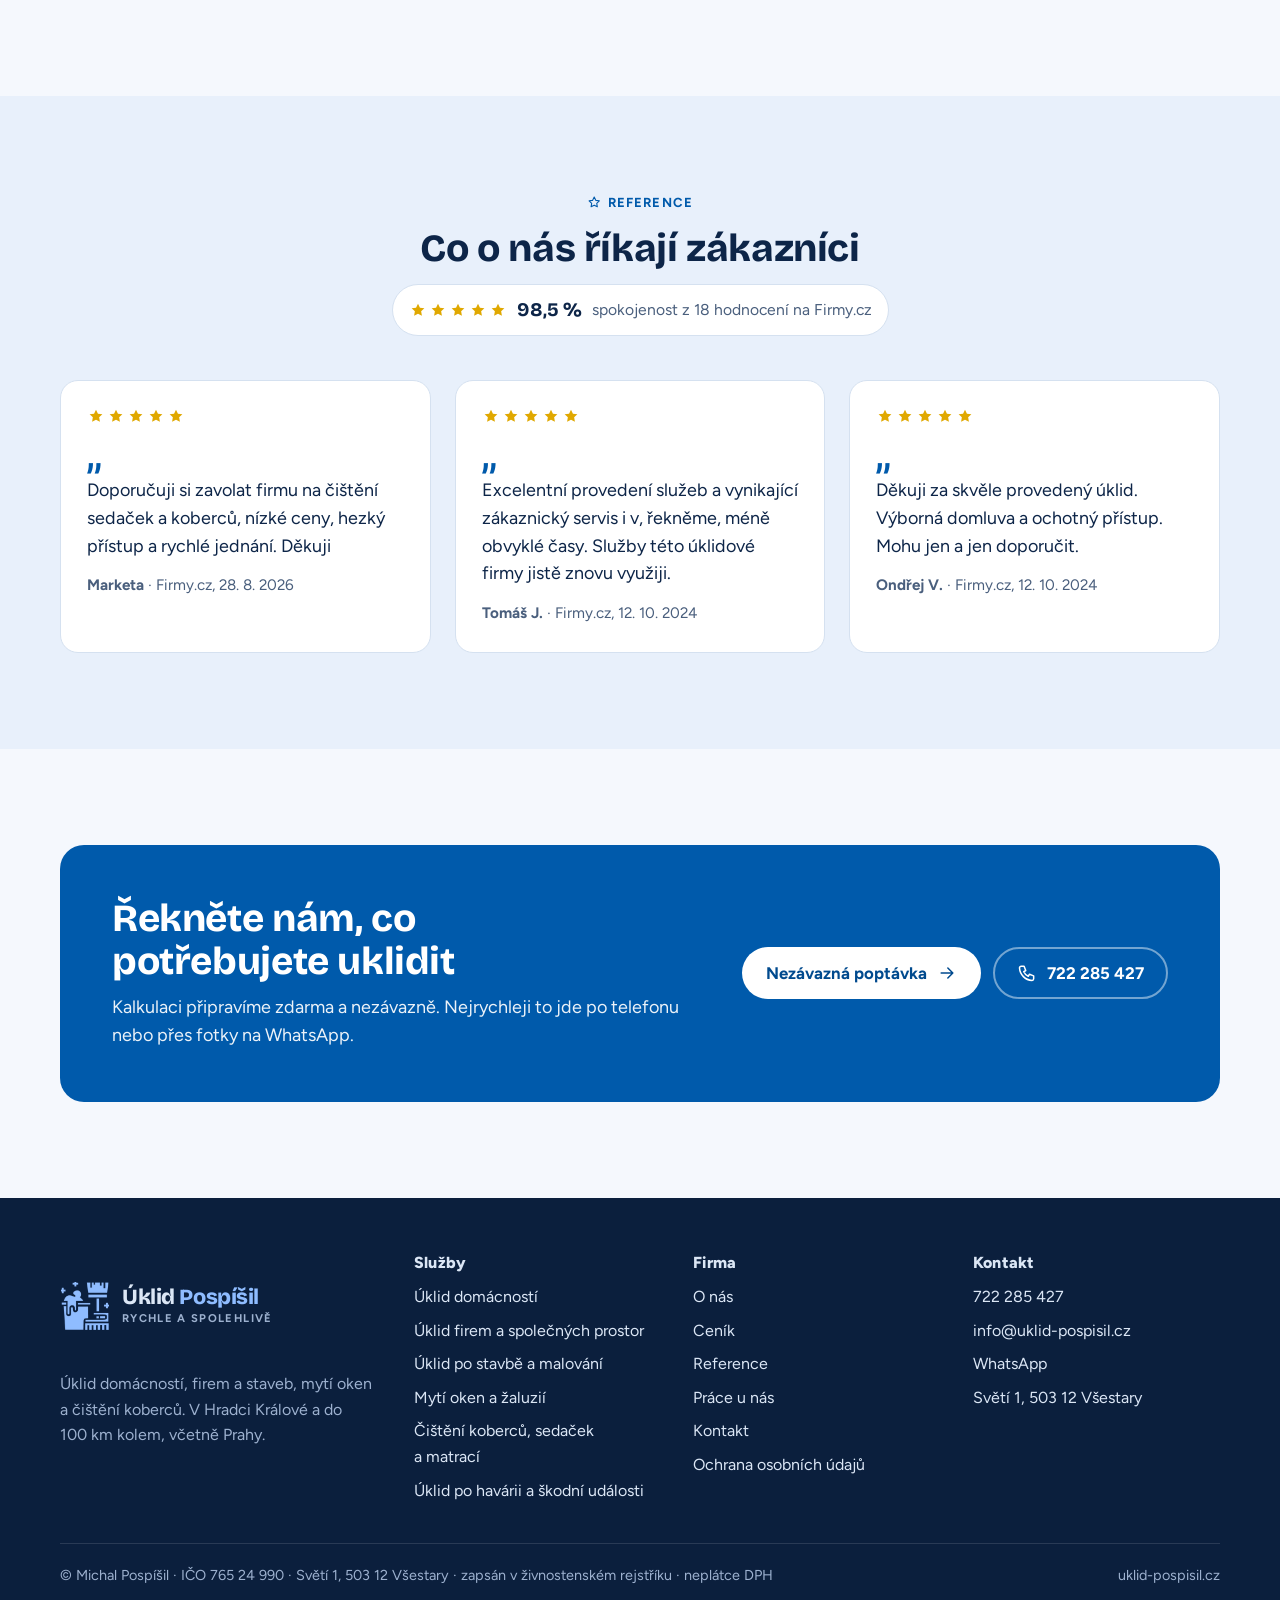
==== commit e6fb0b9f: "Contact form sends enquiries by e-mail from Webglobe hosting - poptavka.php: validation, honeypot, 3" ====
--- a/site/index.html
+++ b/site/index.html
@@ -7,7 +7,7 @@
 <meta name="description" content="Rodinná úklidová firma z Hradce Králové. Úklid domácností, firem a staveb, mytí oken, čištění koberců, sedaček a matrací. Do 100 km včetně Prahy.">
 <meta property="og:title" content="Úklid Pospíšil – úklidová firma Hradec Králové a okolí">
 <meta property="og:description" content="Rodinná úklidová firma z Hradce Králové. Úklid domácností, firem a staveb, mytí oken, čištění koberců, sedaček a matrací. Do 100 km včetně Prahy.">
-<meta property="og:image" content="https://uklid-pospisil.cz/img/hero.jpg">
+<meta property="og:image" content="https://uklid-pospisil.cz/img/hero-ai.jpg">
 <meta property="og:locale" content="cs_CZ">
 <meta name="theme-color" content="#005aab">
 <link rel="icon" href="assets/favicon-64.png" type="image/png">
@@ -46,7 +46,7 @@
       </ul>
     </div>
     <div class="hero-media">
-      <figure class="photo " style="margin:0"><img src="img/hero.jpg" alt="Dvě kolegyně z týmu Úklid Pospíšil ve firemních tričkách s čisticím strojem Kärcher" loading="eager" decoding="async" style="object-position:50% 40%"></figure>
+      <figure class="photo " style="margin:0" role="img" aria-label="Ilustrační foto: pracovník úklidové firmy v modré pracovní uniformě v čisté kuchyni"><div class="photo-ph"><svg class="ico" viewBox="0 0 24 24" aria-hidden="true"><path d="M3 10.5 12 3l9 7.5"/><path d="M5 9.5V21h14V9.5"/><path d="M10 21v-6h4v6"/></svg></div></figure>
       <a class="badge-float" href="https://www.firmy.cz/detail/13697543-uklidove-sluzby-michal-pospisil-sveti.html" target="_blank" rel="noopener"><span class="stars" aria-label="5 z 5 hvězd"><svg viewBox="0 0 24 24" aria-hidden="true"><path d="M12 3.5l2.6 5.4 5.9.8-4.3 4.1 1 5.8L12 16.9l-5.2 2.7 1-5.8L3.5 9.7l5.9-.8z"/></svg><svg viewBox="0 0 24 24" aria-hidden="true"><path d="M12 3.5l2.6 5.4 5.9.8-4.3 4.1 1 5.8L12 16.9l-5.2 2.7 1-5.8L3.5 9.7l5.9-.8z"/></svg><svg viewBox="0 0 24 24" aria-hidden="true"><path d="M12 3.5l2.6 5.4 5.9.8-4.3 4.1 1 5.8L12 16.9l-5.2 2.7 1-5.8L3.5 9.7l5.9-.8z"/></svg><svg viewBox="0 0 24 24" aria-hidden="true"><path d="M12 3.5l2.6 5.4 5.9.8-4.3 4.1 1 5.8L12 16.9l-5.2 2.7 1-5.8L3.5 9.7l5.9-.8z"/></svg><svg viewBox="0 0 24 24" aria-hidden="true"><path d="M12 3.5l2.6 5.4 5.9.8-4.3 4.1 1 5.8L12 16.9l-5.2 2.7 1-5.8L3.5 9.7l5.9-.8z"/></svg></span><b>98,5&nbsp;%</b><span>spokojenost · 18 hodnocení na Firmy.cz</span></a>
     </div>
   </div>
--- a/site/assets/style.css
+++ b/site/assets/style.css
@@ -491,3 +491,8 @@
   .pr-name { font-size: 1rem; }
   .pr-price { font-size: .98rem; }
 }
+.hp { position: absolute; left: -9999px; width: 1px; height: 1px; overflow: hidden; }
+.form { position: relative; }
+.form-error { color: #b42318; background: color-mix(in srgb, #b42318 8%, var(--surface)); border: 1px solid color-mix(in srgb, #b42318 35%, var(--line)); border-radius: var(--radius-sm); padding: 12px 14px; font-size: 1rem; }
+.btn:disabled { opacity: .6; cursor: progress; transform: none; }
+.photo-label { position: absolute; right: 12px; top: 12px; font: 600 .72rem/1 var(--font-body); letter-spacing: .04em; color: #fff; background: rgba(13, 37, 72, .55); padding: 5px 9px; border-radius: 999px; }
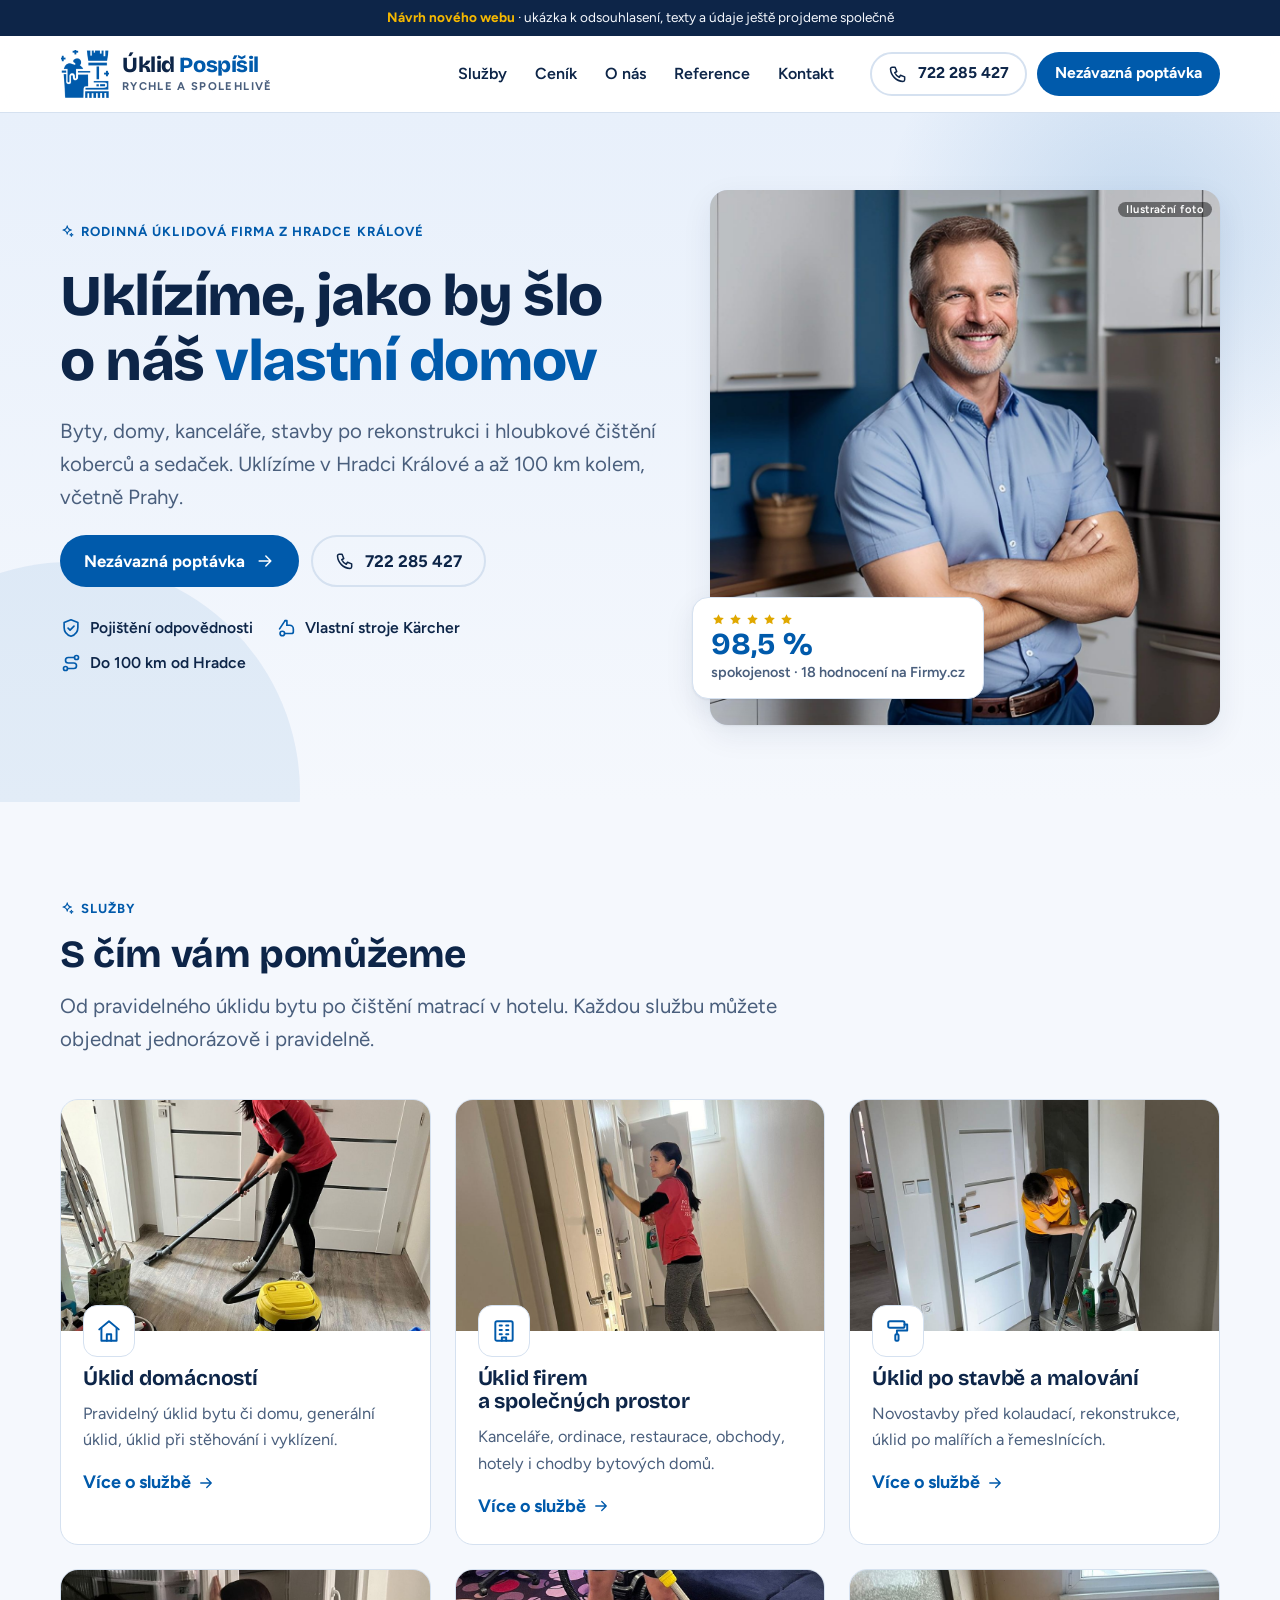
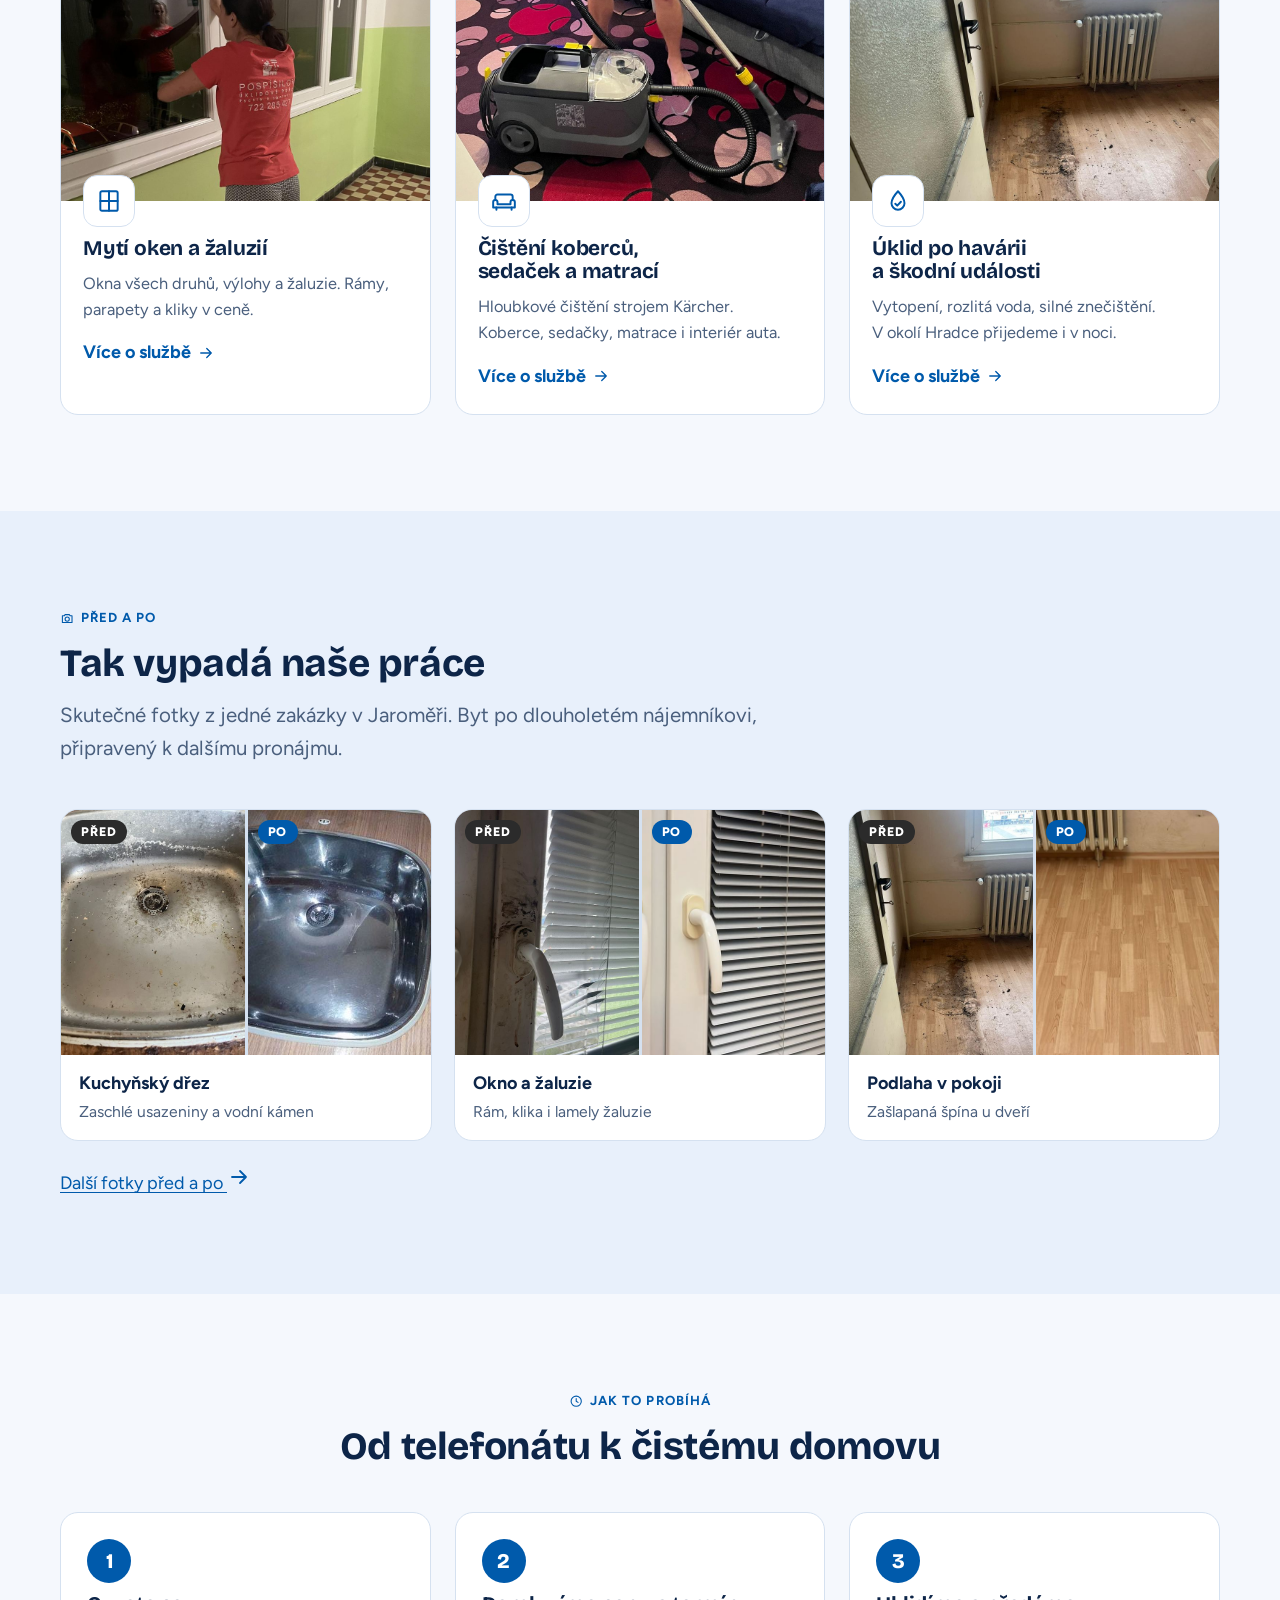
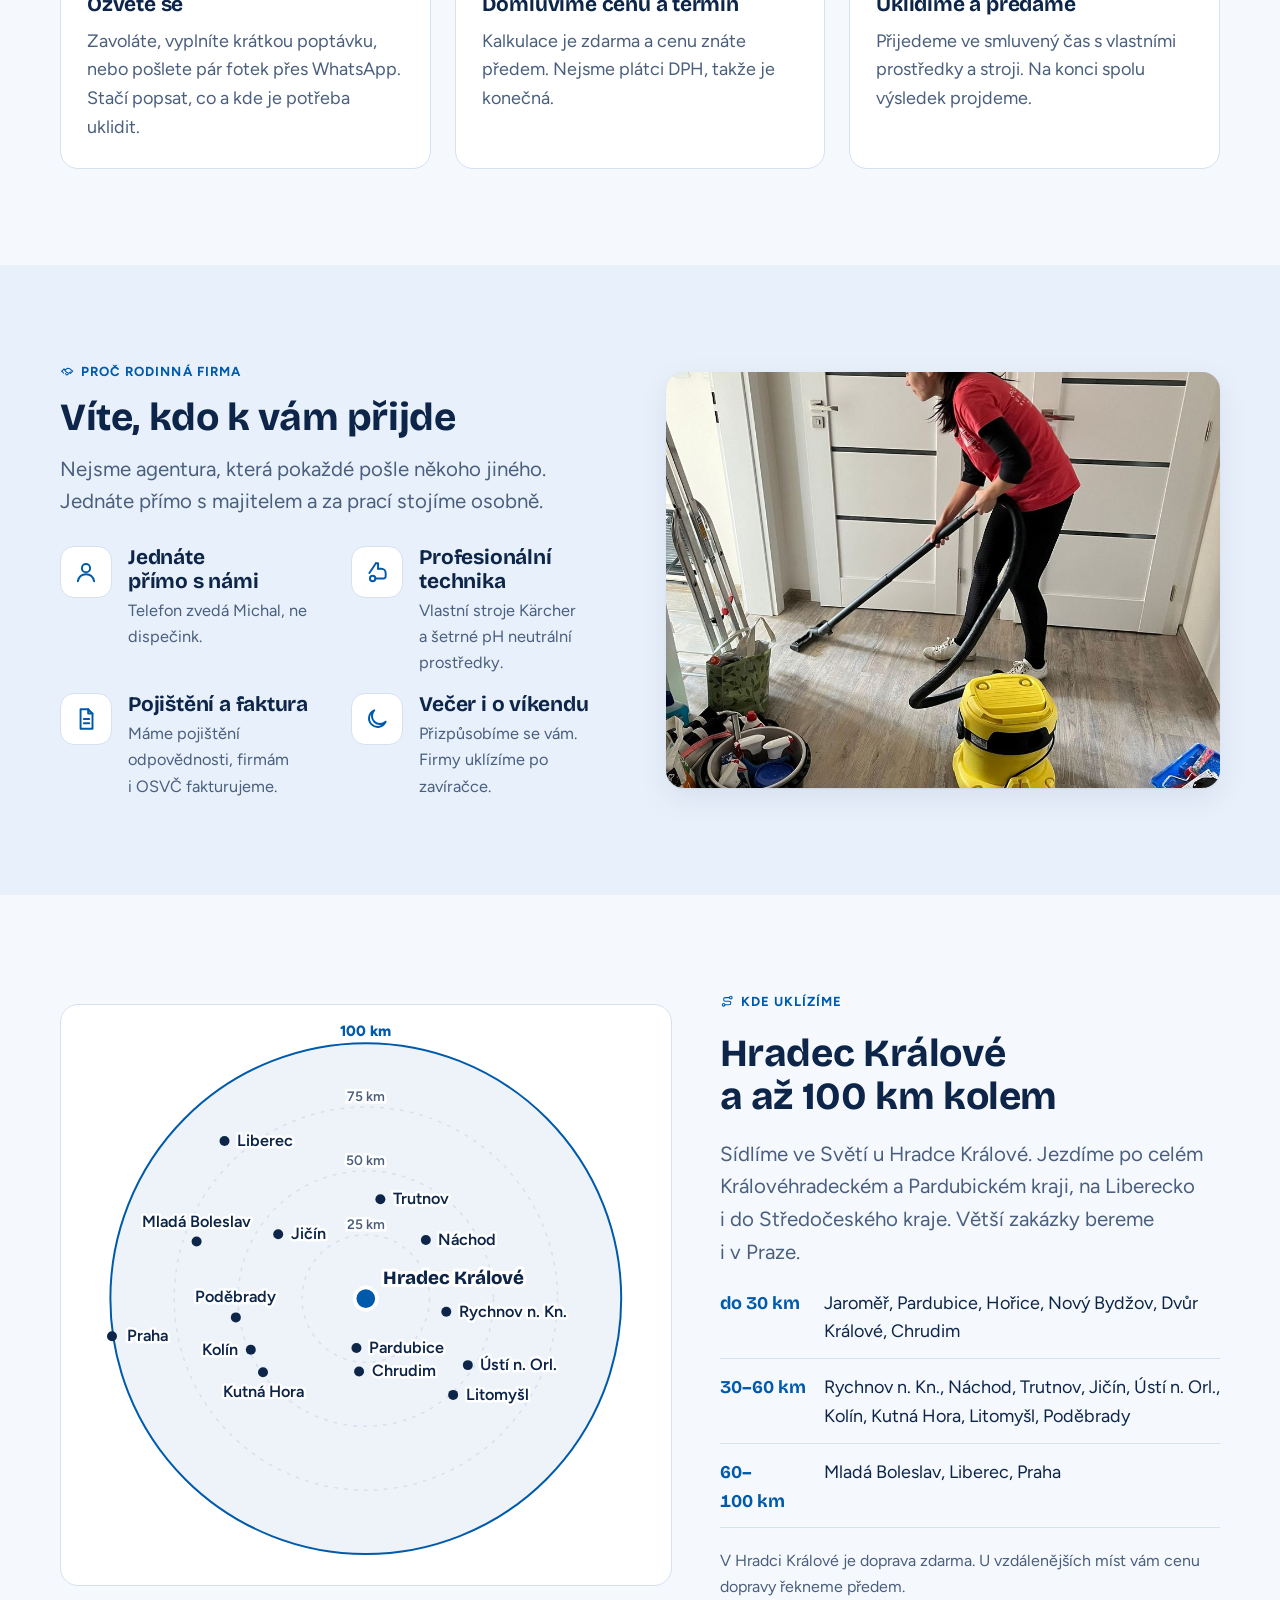
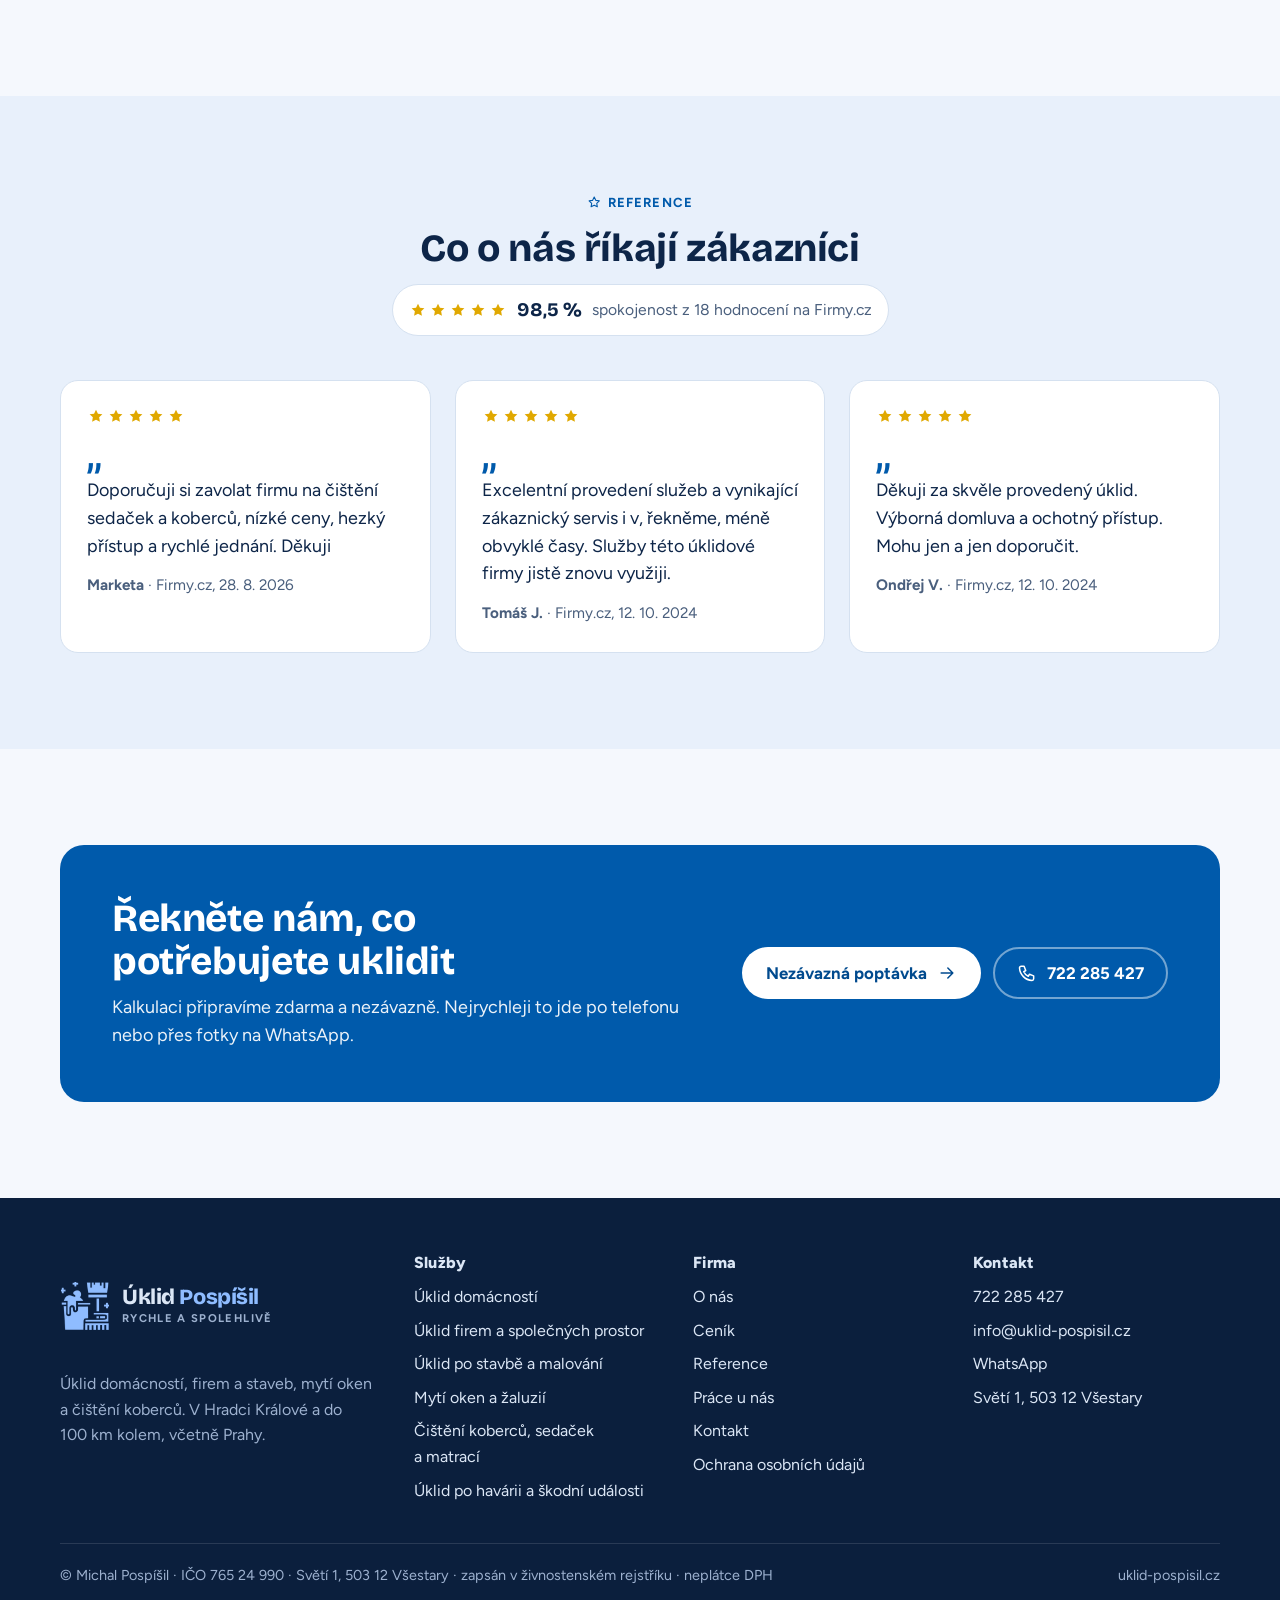
==== commit 02c855b3: "Replace homepage team photo with an AI illustration - hero-ai.jpg (AI Horde, ICBINP model), labelled" ====
--- a/site/index.html
+++ b/site/index.html
@@ -46,7 +46,7 @@
       </ul>
     </div>
     <div class="hero-media">
-      <figure class="photo " style="margin:0" role="img" aria-label="Ilustrační foto: pracovník úklidové firmy v modré pracovní uniformě v čisté kuchyni"><div class="photo-ph"><svg class="ico" viewBox="0 0 24 24" aria-hidden="true"><path d="M3 10.5 12 3l9 7.5"/><path d="M5 9.5V21h14V9.5"/><path d="M10 21v-6h4v6"/></svg></div></figure>
+      <figure class="photo " style="margin:0"><img src="img/hero-ai.jpg" alt="Ilustrační foto: pracovník úklidové firmy v modré pracovní uniformě v čisté kuchyni" loading="eager" decoding="async" style="object-position:50% 35%"><figcaption class="photo-label">Ilustrační foto</figcaption></figure>
       <a class="badge-float" href="https://www.firmy.cz/detail/13697543-uklidove-sluzby-michal-pospisil-sveti.html" target="_blank" rel="noopener"><span class="stars" aria-label="5 z 5 hvězd"><svg viewBox="0 0 24 24" aria-hidden="true"><path d="M12 3.5l2.6 5.4 5.9.8-4.3 4.1 1 5.8L12 16.9l-5.2 2.7 1-5.8L3.5 9.7l5.9-.8z"/></svg><svg viewBox="0 0 24 24" aria-hidden="true"><path d="M12 3.5l2.6 5.4 5.9.8-4.3 4.1 1 5.8L12 16.9l-5.2 2.7 1-5.8L3.5 9.7l5.9-.8z"/></svg><svg viewBox="0 0 24 24" aria-hidden="true"><path d="M12 3.5l2.6 5.4 5.9.8-4.3 4.1 1 5.8L12 16.9l-5.2 2.7 1-5.8L3.5 9.7l5.9-.8z"/></svg><svg viewBox="0 0 24 24" aria-hidden="true"><path d="M12 3.5l2.6 5.4 5.9.8-4.3 4.1 1 5.8L12 16.9l-5.2 2.7 1-5.8L3.5 9.7l5.9-.8z"/></svg><svg viewBox="0 0 24 24" aria-hidden="true"><path d="M12 3.5l2.6 5.4 5.9.8-4.3 4.1 1 5.8L12 16.9l-5.2 2.7 1-5.8L3.5 9.7l5.9-.8z"/></svg></span><b>98,5&nbsp;%</b><span>spokojenost · 18 hodnocení na Firmy.cz</span></a>
     </div>
   </div>
--- a/site/assets/style.css
+++ b/site/assets/style.css
@@ -496,3 +496,5 @@
 .form-error { color: #b42318; background: color-mix(in srgb, #b42318 8%, var(--surface)); border: 1px solid color-mix(in srgb, #b42318 35%, var(--line)); border-radius: var(--radius-sm); padding: 12px 14px; font-size: 1rem; }
 .btn:disabled { opacity: .6; cursor: progress; transform: none; }
 .photo-label { position: absolute; right: 12px; top: 12px; font: 600 .72rem/1 var(--font-body); letter-spacing: .04em; color: #fff; background: rgba(13, 37, 72, .55); padding: 5px 9px; border-radius: 999px; }
+.photo .photo-label { bottom: auto; left: auto; }
+.badge-float .stars { color: var(--sun-strong); }
